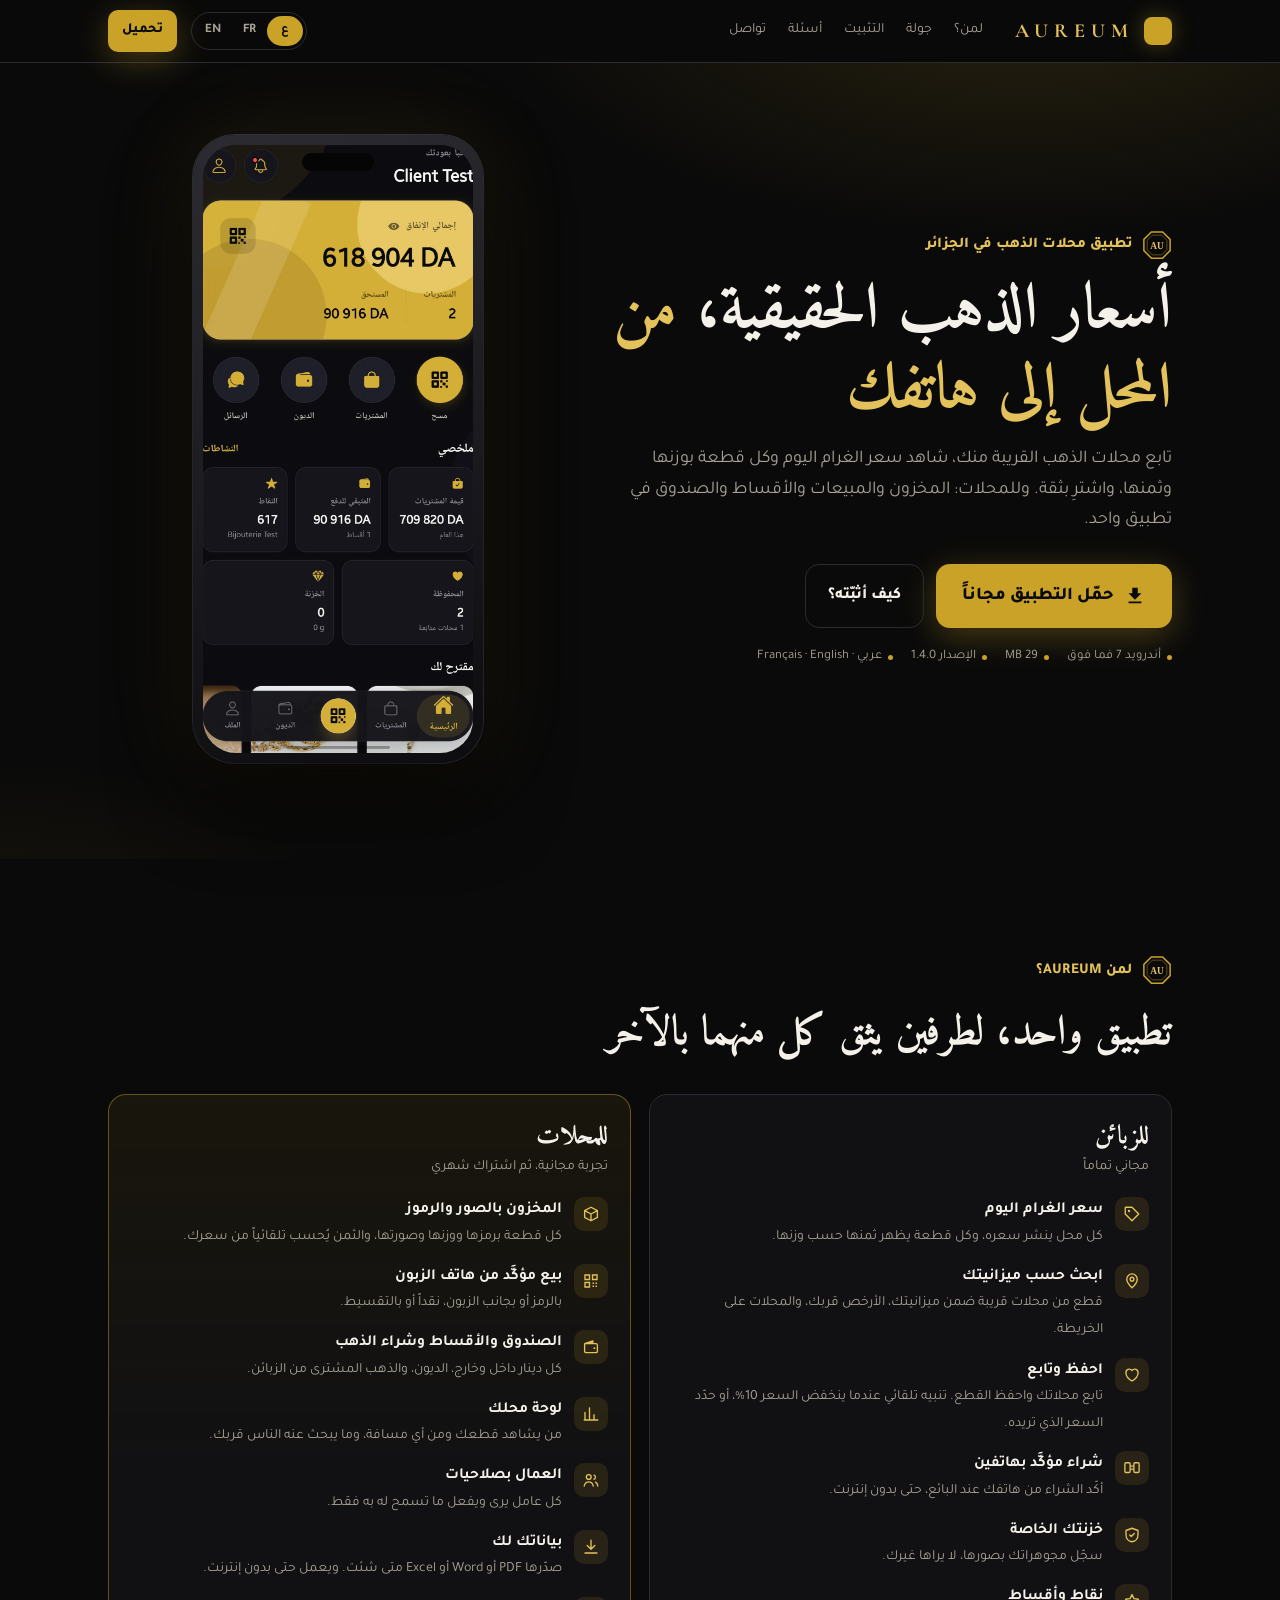
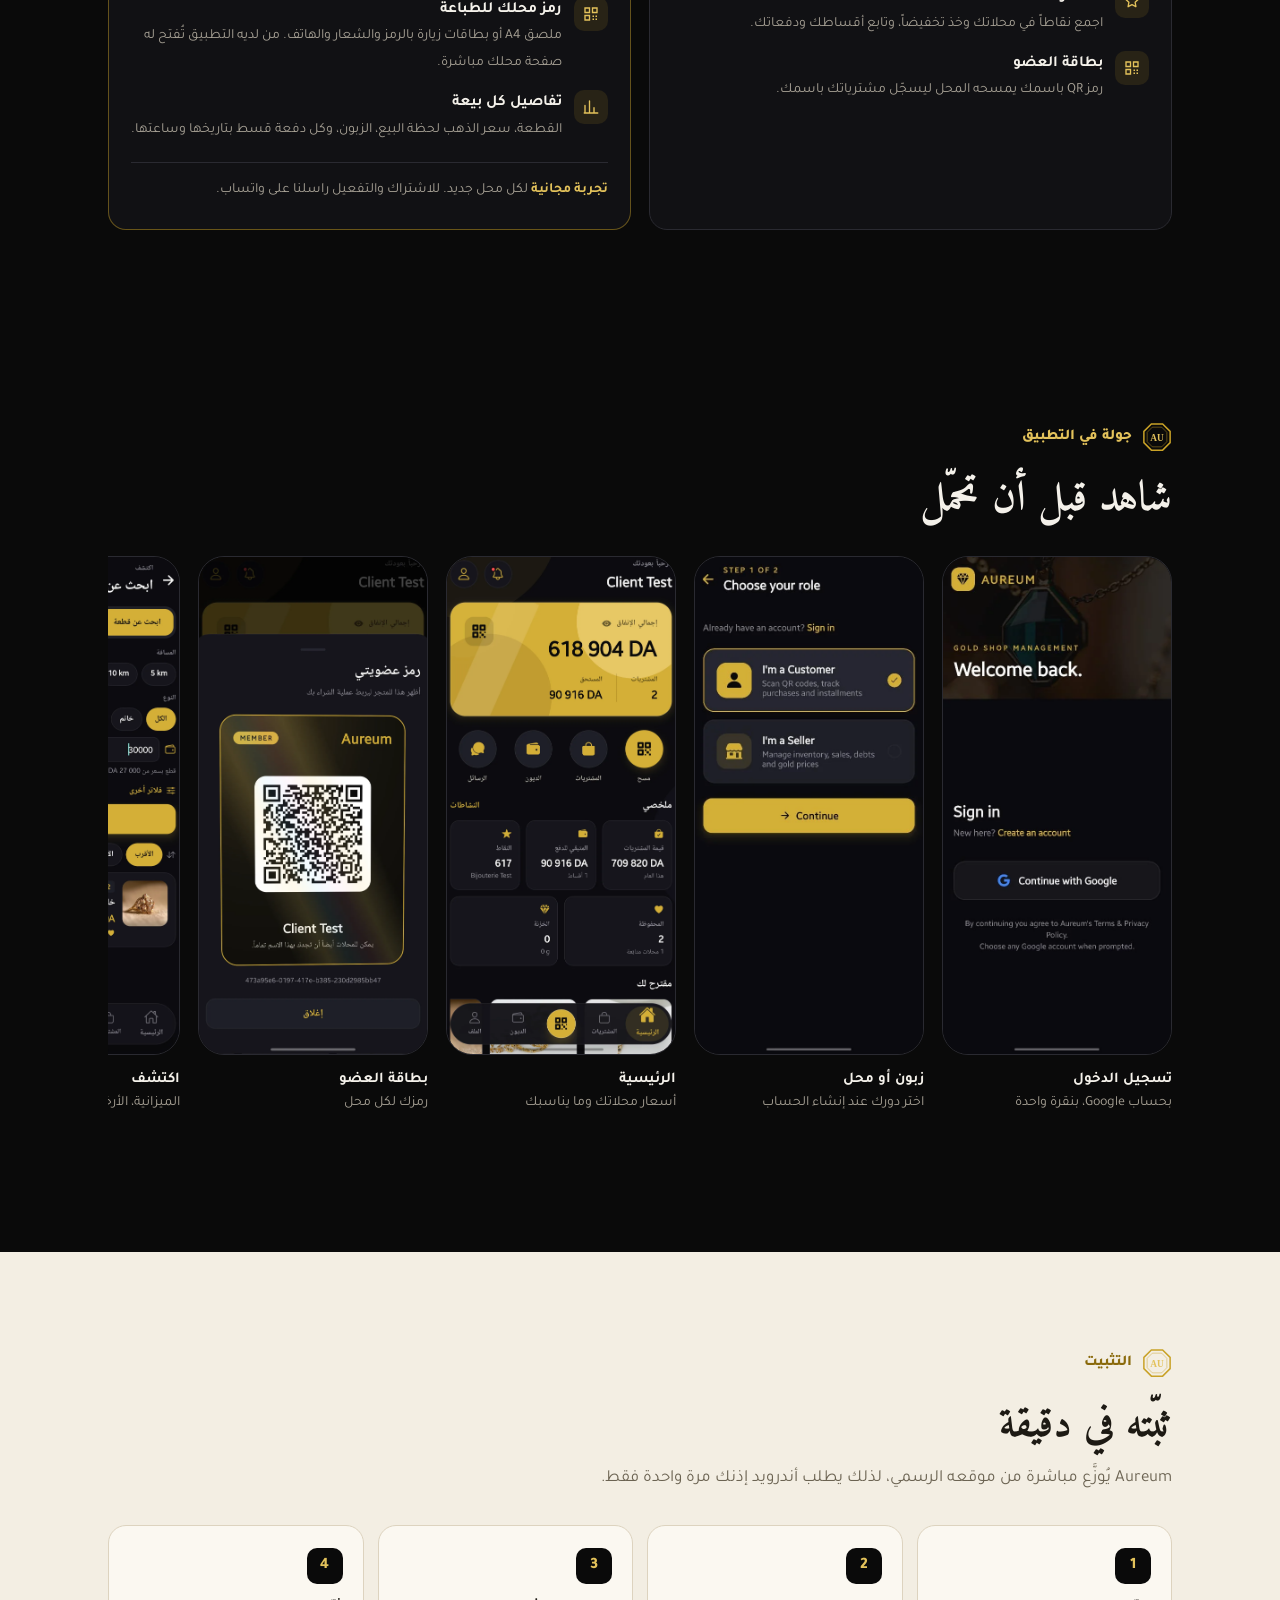
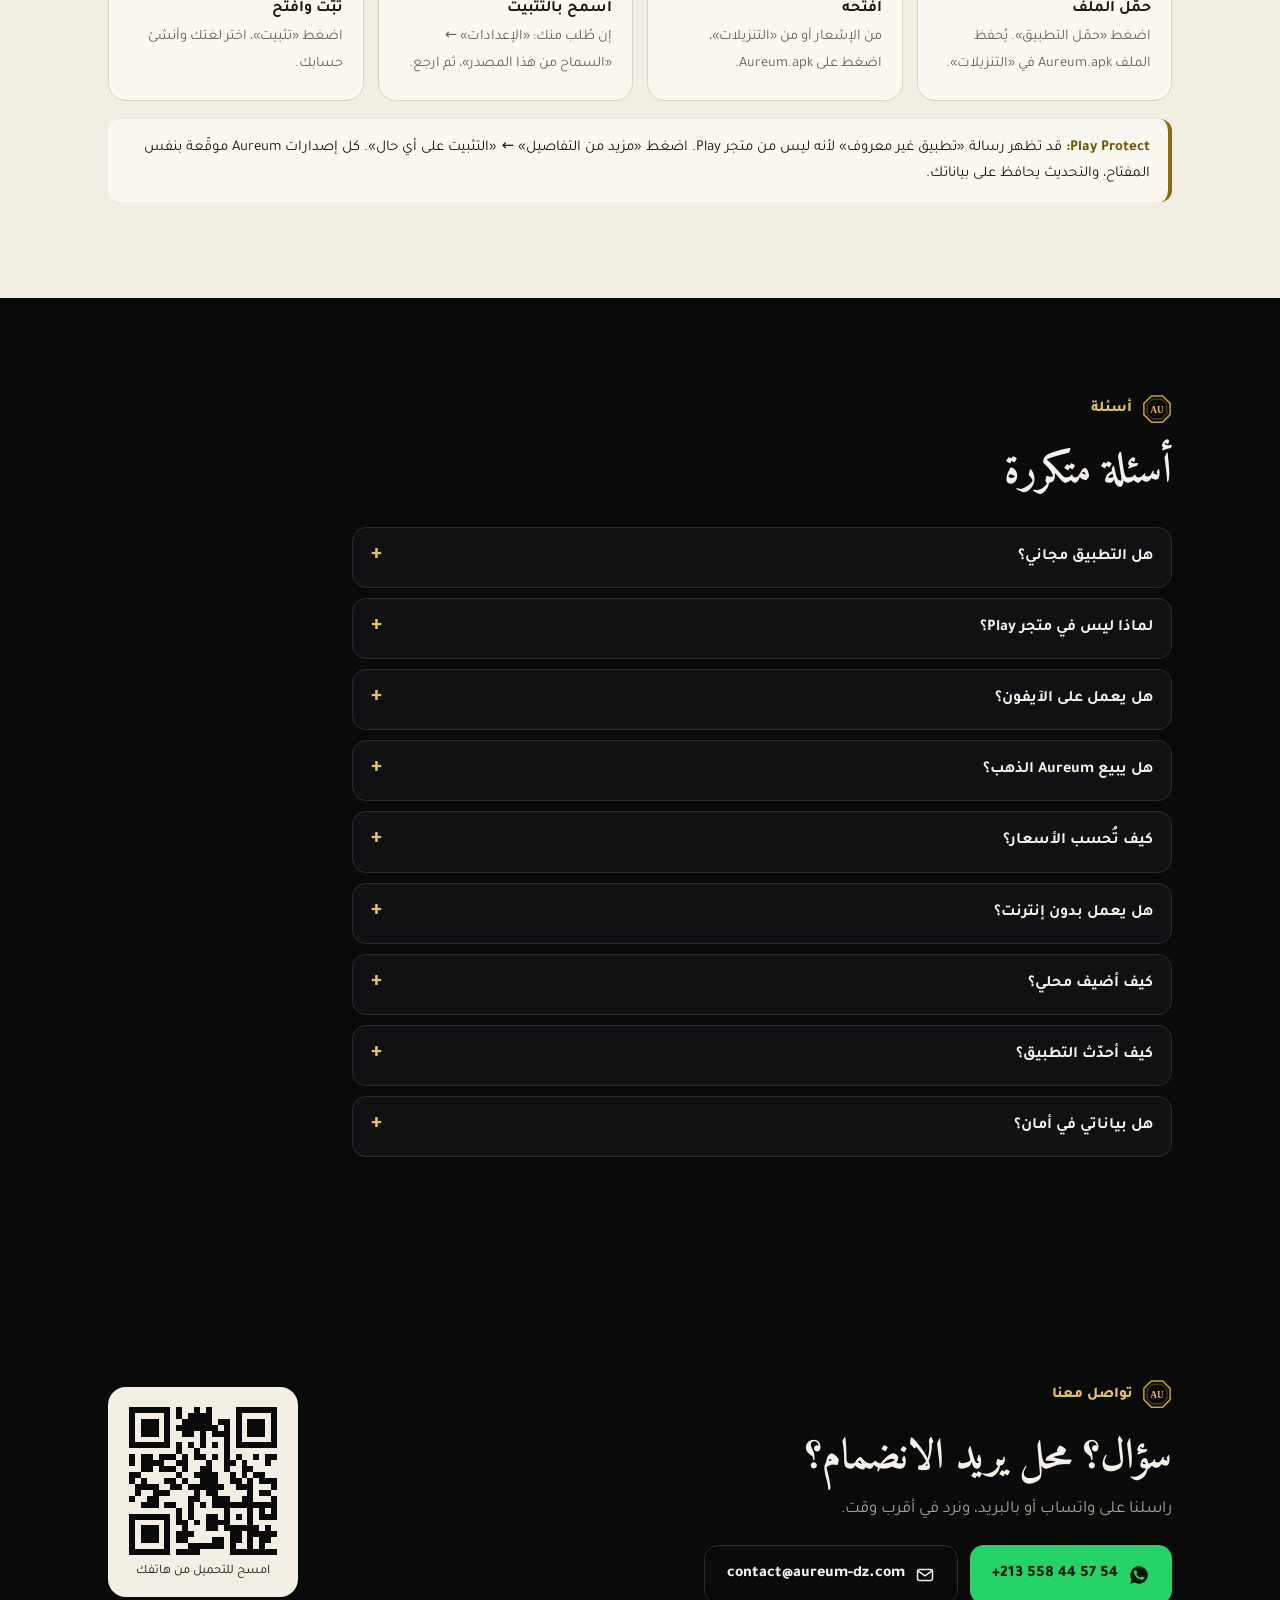
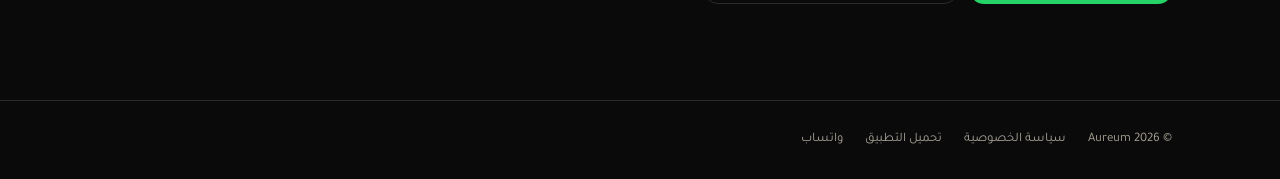
==== index.html @ ee7f1ab4 "feat: shop QR links and the 1.4.3 features - /shop/?s=<store> page: a printed shop QR opens here on " ====
<!doctype html>
<html lang="ar" dir="rtl">
<head>
<meta charset="utf-8">
<meta name="viewport" content="width=device-width, initial-scale=1">
<title>Aureum — تطبيق محلات الذهب في الجزائر</title>
<meta name="description" content="تابع محلات الذهب القريبة منك، شاهد سعر الغرام اليوم وكل قطعة بوزنها وثمنها. وللمحلات: المخزون والمبيعات والأقساط والصندوق في تطبيق واحد. أندرويد، مجاني للزبائن.">
<meta name="theme-color" content="#0A0A0A">
<link rel="icon" href="assets/icon.svg" type="image/svg+xml">
<link rel="canonical" href="https://aureum-dz.com/">
<meta property="og:type" content="website">
<meta property="og:url" content="https://aureum-dz.com/">
<meta property="og:title" content="Aureum — تطبيق محلات الذهب في الجزائر">
<meta property="og:description" content="أسعار الذهب الحقيقية من المحل إلى هاتفك. حمّل التطبيق للأندرويد.">
<meta property="og:image" content="https://aureum-dz.com/assets/og.png">
<meta name="twitter:card" content="summary_large_image">
<link rel="preconnect" href="https://fonts.googleapis.com">
<link rel="preconnect" href="https://fonts.gstatic.com" crossorigin>
<link href="https://fonts.googleapis.com/css2?family=Amiri:wght@700&family=Cormorant+Garamond:wght@600;700&family=Tajawal:wght@400;500;700;800&display=swap" rel="stylesheet">
<link rel="stylesheet" href="assets/site.css">
<script>
  // Fill in when the guide videos are online (YouTube, Drive…); the block stays hidden until then.
  window.SITE_VIDEOS = { customer: '', shop: '' };
</script>
</head>
<body>

<svg width="0" height="0" style="position:absolute" aria-hidden="true">
  <symbol id="stamp" viewBox="0 0 32 32"><path d="M10 2h12l8 8v12l-8 8H10l-8-8V10z" fill="none" stroke="#C9A227" stroke-width="1.6"/><path d="M11 5.5h10l5.5 5.5v10L21 26.5H11L5.5 21V11z" fill="none" stroke="#C9A227" stroke-width=".8" opacity=".6"/><text x="16" y="20" text-anchor="middle" font-family="Georgia,serif" font-size="10" font-weight="700" fill="#E3C25B">AU</text></symbol>
  <symbol id="i-tag" viewBox="0 0 24 24"><path d="M3 12V4a1 1 0 0 1 1-1h8l9 9-9 9z" fill="none" stroke="currentColor" stroke-width="1.8" stroke-linejoin="round"/><circle cx="8" cy="8" r="1.6" fill="currentColor"/></symbol>
  <symbol id="i-map" viewBox="0 0 24 24"><path d="M12 21s-7-6.2-7-11.5A7 7 0 0 1 19 9.5C19 14.8 12 21 12 21z" fill="none" stroke="currentColor" stroke-width="1.8"/><circle cx="12" cy="9.5" r="2.5" fill="none" stroke="currentColor" stroke-width="1.8"/></symbol>
  <symbol id="i-heart" viewBox="0 0 24 24"><path d="M12 20s-8-4.9-8-10.5A4.5 4.5 0 0 1 12 6a4.5 4.5 0 0 1 8 3.5C20 15.1 12 20 12 20z" fill="none" stroke="currentColor" stroke-width="1.8" stroke-linejoin="round"/></symbol>
  <symbol id="i-near" viewBox="0 0 24 24"><rect x="2.5" y="5" width="7" height="13" rx="1.6" fill="none" stroke="currentColor" stroke-width="1.8"/><rect x="14.5" y="5" width="7" height="13" rx="1.6" fill="none" stroke="currentColor" stroke-width="1.8"/><path d="M10.5 9.5h3M10.5 13.5h3" stroke="currentColor" stroke-width="1.8" stroke-linecap="round"/></symbol>
  <symbol id="i-vault" viewBox="0 0 24 24"><path d="M12 3l8 3v6c0 4.5-3.4 8.3-8 9-4.6-.7-8-4.5-8-9V6z" fill="none" stroke="currentColor" stroke-width="1.8" stroke-linejoin="round"/><path d="M9 12l2 2 4-4" fill="none" stroke="currentColor" stroke-width="1.8" stroke-linecap="round" stroke-linejoin="round"/></symbol>
  <symbol id="i-star" viewBox="0 0 24 24"><path d="M12 3.5l2.6 5.3 5.9.9-4.3 4.1 1 5.8L12 16.9l-5.2 2.7 1-5.8-4.3-4.1 5.9-.9z" fill="none" stroke="currentColor" stroke-width="1.8" stroke-linejoin="round"/></symbol>
  <symbol id="i-box" viewBox="0 0 24 24"><path d="M3.5 7.5L12 3l8.5 4.5v9L12 21l-8.5-4.5z M3.5 7.5L12 12l8.5-4.5 M12 12v9" fill="none" stroke="currentColor" stroke-width="1.8" stroke-linejoin="round"/></symbol>
  <symbol id="i-qr" viewBox="0 0 24 24"><path d="M4 4h6v6H4zM14 4h6v6h-6zM4 14h6v6H4z" fill="none" stroke="currentColor" stroke-width="1.8"/><path d="M14 14h2v2h-2zM18 18h2v2h-2zM14 18h2v2h-2zM18 14h2v2h-2z" fill="currentColor"/></symbol>
  <symbol id="i-wallet" viewBox="0 0 24 24"><path d="M3.5 7.5h15a2 2 0 0 1 2 2v8a2 2 0 0 1-2 2h-13a2 2 0 0 1-2-2zM3.5 7.5l11-3.5v3.5" fill="none" stroke="currentColor" stroke-width="1.8" stroke-linejoin="round"/><circle cx="16.5" cy="13.5" r="1.3" fill="currentColor"/></symbol>
  <symbol id="i-chart" viewBox="0 0 24 24"><path d="M4 20V10M10 20V4M16 20v-7M21 20H3" fill="none" stroke="currentColor" stroke-width="1.8" stroke-linecap="round"/></symbol>
  <symbol id="i-users" viewBox="0 0 24 24"><circle cx="9" cy="8" r="3.2" fill="none" stroke="currentColor" stroke-width="1.8"/><path d="M3 20c.6-3.5 3-5.5 6-5.5s5.4 2 6 5.5M16 5.5a3 3 0 0 1 0 5.6M18 14.8c1.7.7 2.8 2.4 3 5.2" fill="none" stroke="currentColor" stroke-width="1.8" stroke-linecap="round"/></symbol>
  <symbol id="i-export" viewBox="0 0 24 24"><path d="M12 3v12M7 10l5 5 5-5M4 20h16" fill="none" stroke="currentColor" stroke-width="1.8" stroke-linecap="round" stroke-linejoin="round"/></symbol>
  <symbol id="i-play" viewBox="0 0 24 24"><path d="M8 5l11 7-11 7z" fill="#0A0A0A"/></symbol>
  <symbol id="i-wa" viewBox="0 0 24 24"><path d="M12 2.5a9.5 9.5 0 0 0-8.2 14.3L2.5 21.5l4.8-1.3A9.5 9.5 0 1 0 12 2.5zm5.3 13.4c-.2.6-1.3 1.2-1.8 1.2-.5.1-1 .2-3.3-.7-2.8-1.1-4.5-3.9-4.7-4.1-.1-.2-1.1-1.5-1.1-2.9s.7-2 1-2.3c.2-.3.5-.3.7-.3h.5c.2 0 .4 0 .6.5l.8 2c.1.2.1.4 0 .5l-.3.5-.4.4c-.1.2-.3.3-.1.6.2.3.8 1.3 1.7 2.1 1.1 1 2.1 1.3 2.4 1.4.3.1.5.1.6-.1l.9-1c.2-.3.4-.2.7-.1l1.9.9c.3.1.5.2.5.3.1.2.1.6-.1 1.1z" fill="currentColor"/></symbol>
  <symbol id="i-mail" viewBox="0 0 24 24"><rect x="3" y="5.5" width="18" height="13" rx="2" fill="none" stroke="currentColor" stroke-width="1.8"/><path d="M3.5 7l8.5 6 8.5-6" fill="none" stroke="currentColor" stroke-width="1.8"/></symbol>
  <symbol id="i-down" viewBox="0 0 24 24"><path d="M5 20h14v-2H5zM19 9h-4V3H9v6H5l7 7z" fill="currentColor"/></symbol>
</svg>

<header class="top">
  <div class="wrap">
    <a class="brand" href="#top" aria-label="Aureum"><span class="tile"></span><b>AUREUM</b></a>
    <nav class="nav">
      <a href="#who" data-i18n="nav.who">لمن؟</a>
      <a href="#tour" data-i18n="nav.tour">جولة</a>
      <a href="#install" data-i18n="nav.install">التثبيت</a>
      <a href="#faq" data-i18n="nav.faq">أسئلة</a>
      <a href="#contact" data-i18n="nav.contact">تواصل</a>
    </nav>
    <span class="spacer"></span>
    <div class="langs" role="group" aria-label="Language">
      <button type="button" data-lang="ar" aria-pressed="true">ع</button>
      <button type="button" data-lang="fr" aria-pressed="false">FR</button>
      <button type="button" data-lang="en" aria-pressed="false">EN</button>
    </div>
    <a class="btn btn-gold btn-sm" href="https://github.com/Aureum-dz/aureum-dz.github.io/releases/latest/download/Aureum.apk" data-i18n="nav.download">تحميل</a>
  </div>
</header>

<main id="top">
  <section class="hero">
    <div class="wrap">
      <div>
        <span class="kicker"><svg class="stamp"><use href="#stamp"/></svg><span data-i18n="hero.kicker">تطبيق محلات الذهب في الجزائر</span></span>
        <h1 data-i18n="hero.title">أسعار الذهب الحقيقية، <em>من المحل إلى هاتفك</em></h1>
        <p class="lead" data-i18n="hero.lead">تابع محلات الذهب القريبة منك، شاهد سعر الغرام اليوم وكل قطعة بوزنها وثمنها، واشترِ بثقة. وللمحلات: المخزون والمبيعات والأقساط والصندوق في تطبيق واحد.</p>
        <div class="cta">
          <a class="btn btn-gold" href="https://github.com/Aureum-dz/aureum-dz.github.io/releases/latest/download/Aureum.apk">
            <svg width="22" height="22"><use href="#i-down"/></svg><span data-i18n="hero.download">حمّل التطبيق مجاناً</span>
          </a>
          <a class="btn btn-line" href="#install" data-i18n="hero.how">كيف أثبّته؟</a>
        </div>
        <div class="facts">
          <span data-i18n="fact.android">أندرويد 7 فما فوق</span>
          <span>29 MB</span>
          <span data-i18n="fact.version">الإصدار 1.4.0</span>
          <span>عربي · Français · English</span>
        </div>
      </div>
      <div class="phone">
        <div class="screen">
          <div class="shot"><img src="assets/screens/customer-home.webp" alt="" loading="eager"><div class="ph"><span class="tile"></span><span data-i18n="shot.soon">صورة التطبيق قريباً</span></div></div>
        </div>
      </div>
    </div>
  </section>

  <section id="who">
    <div class="wrap">
      <span class="kicker"><svg class="stamp"><use href="#stamp"/></svg><span data-i18n="who.kicker">لمن Aureum؟</span></span>
      <h2 data-i18n="who.title">تطبيق واحد، لطرفين يثق كل منهما بالآخر</h2>
      <div class="duo">
        <article class="side">
          <h3 data-i18n="cust.title">للزبائن</h3>
          <p class="tagline" data-i18n="cust.tag">مجاني تماماً</p>
          <ul class="list">
            <li><span class="ic"><svg><use href="#i-tag"/></svg></span><div><b data-i18n="c1.b">سعر الغرام اليوم</b><span data-i18n="c1.s">كل محل ينشر سعره، وكل قطعة يظهر ثمنها حسب وزنها.</span></div></li>
            <li><span class="ic"><svg><use href="#i-map"/></svg></span><div><b data-i18n="c2.b">ابحث حسب ميزانيتك</b><span data-i18n="c2.s">قطع من محلات قريبة ضمن ميزانيتك، الأرخص قربك، والمحلات على الخريطة.</span></div></li>
            <li><span class="ic"><svg><use href="#i-heart"/></svg></span><div><b data-i18n="c3.b">احفظ وتابع</b><span data-i18n="c3.s">تابع محلاتك واحفظ القطع. تنبيه تلقائي عندما ينخفض السعر 10%، أو حدّد السعر الذي تريده.</span></div></li>
            <li><span class="ic"><svg><use href="#i-near"/></svg></span><div><b data-i18n="c4.b">شراء مؤكَّد بهاتفين</b><span data-i18n="c4.s">أكّد الشراء من هاتفك عند البائع، حتى بدون إنترنت.</span></div></li>
            <li><span class="ic"><svg><use href="#i-vault"/></svg></span><div><b data-i18n="c5.b">خزنتك الخاصة</b><span data-i18n="c5.s">سجّل مجوهراتك بصورها، لا يراها غيرك.</span></div></li>
            <li><span class="ic"><svg><use href="#i-star"/></svg></span><div><b data-i18n="c6.b">نقاط وأقساط</b><span data-i18n="c6.s">اجمع نقاطاً في محلاتك وخذ تخفيضاً، وتابع أقساطك ودفعاتك.</span></div></li>
            <li><span class="ic"><svg><use href="#i-qr"/></svg></span><div><b data-i18n="c7.b">بطاقة العضو</b><span data-i18n="c7.s">رمز QR باسمك يمسحه المحل ليسجّل مشترياتك باسمك.</span></div></li>
          </ul>
        </article>
        <article class="side gold">
          <h3 data-i18n="shop.title">للمحلات</h3>
          <p class="tagline" data-i18n="shop.tag">تجربة مجانية، ثم اشتراك شهري</p>
          <ul class="list">
            <li><span class="ic"><svg><use href="#i-box"/></svg></span><div><b data-i18n="s1.b">المخزون بالصور والرموز</b><span data-i18n="s1.s">كل قطعة برمزها ووزنها وصورتها، والثمن يُحسب تلقائياً من سعرك.</span></div></li>
            <li><span class="ic"><svg><use href="#i-qr"/></svg></span><div><b data-i18n="s2.b">بيع مؤكَّد من هاتف الزبون</b><span data-i18n="s2.s">بالرمز أو بجانب الزبون، نقداً أو بالتقسيط.</span></div></li>
            <li><span class="ic"><svg><use href="#i-wallet"/></svg></span><div><b data-i18n="s3.b">الصندوق والأقساط وشراء الذهب</b><span data-i18n="s3.s">كل دينار داخل وخارج، الديون، والذهب المشترى من الزبائن.</span></div></li>
            <li><span class="ic"><svg><use href="#i-chart"/></svg></span><div><b data-i18n="s4.b">لوحة محلك</b><span data-i18n="s4.s">من يشاهد قطعك ومن أي مسافة، وما يبحث عنه الناس قربك.</span></div></li>
            <li><span class="ic"><svg><use href="#i-users"/></svg></span><div><b data-i18n="s5.b">العمال بصلاحيات</b><span data-i18n="s5.s">كل عامل يرى ويفعل ما تسمح له به فقط.</span></div></li>
            <li><span class="ic"><svg><use href="#i-export"/></svg></span><div><b data-i18n="s6.b">بياناتك لك</b><span data-i18n="s6.s">صدّرها PDF أو Word أو Excel متى شئت. ويعمل حتى بدون إنترنت.</span></div></li>
            <li><span class="ic"><svg><use href="#i-qr"/></svg></span><div><b data-i18n="s7.b">رمز محلك للطباعة</b><span data-i18n="s7.s">ملصق A4 أو بطاقات زيارة بالرمز والشعار والهاتف. من لديه التطبيق تُفتح له صفحة محلك مباشرة.</span></div></li>
            <li><span class="ic"><svg><use href="#i-chart"/></svg></span><div><b data-i18n="s8.b">تفاصيل كل بيعة</b><span data-i18n="s8.s">القطعة، سعر الذهب لحظة البيع، الزبون، وكل دفعة قسط بتاريخها وساعتها.</span></div></li>
          </ul>
          <p class="note" data-i18n="shop.note"><b>تجربة مجانية</b> لكل محل جديد. للاشتراك والتفعيل راسلنا على واتساب.</p>
        </article>
      </div>
    </div>
  </section>

  <section id="tour">
    <div class="wrap">
      <span class="kicker"><svg class="stamp"><use href="#stamp"/></svg><span data-i18n="tour.kicker">جولة في التطبيق</span></span>
      <h2 data-i18n="tour.title">شاهد قبل أن تحمّل</h2>
      <div class="tour" tabindex="0" aria-label="Screenshots">
        <figure><div class="frame"><div class="shot"><img src="assets/screens/sign-in.webp" alt="" loading="lazy"><div class="ph"><span class="tile"></span><span data-i18n="shot.soon0a">صورة قريباً</span></div></div></div><figcaption><b data-i18n="t0a.b">تسجيل الدخول</b><span data-i18n="t0a.s">بحساب Google، بنقرة واحدة</span></figcaption></figure>
        <figure><div class="frame"><div class="shot"><img src="assets/screens/choose-role.webp" alt="" loading="lazy"><div class="ph"><span class="tile"></span><span data-i18n="shot.soon0b">صورة قريباً</span></div></div></div><figcaption><b data-i18n="t0b.b">زبون أو محل</b><span data-i18n="t0b.s">اختر دورك عند إنشاء الحساب</span></figcaption></figure>
        <figure><div class="frame"><div class="shot"><img src="assets/screens/customer-home.webp" alt="" loading="lazy"><div class="ph"><span class="tile"></span><span data-i18n="shot.soon2">صورة قريباً</span></div></div></div><figcaption><b data-i18n="t1.b">الرئيسية</b><span data-i18n="t1.s">أسعار محلاتك وما يناسبك</span></figcaption></figure>
        <figure><div class="frame"><div class="shot"><img src="assets/screens/member-card.webp" alt="" loading="lazy"><div class="ph"><span class="tile"></span><span data-i18n="shot.soon9">صورة قريباً</span></div></div></div><figcaption><b data-i18n="t1b.b">بطاقة العضو</b><span data-i18n="t1b.s">رمزك لكل محل</span></figcaption></figure>
        <figure><div class="frame"><div class="shot"><img src="assets/screens/discover.webp" alt="" loading="lazy"><div class="ph"><span class="tile"></span><span data-i18n="shot.soon3">صورة قريباً</span></div></div></div><figcaption><b data-i18n="t2.b">اكتشف</b><span data-i18n="t2.s">الميزانية، الأرخص قربك، الخريطة</span></figcaption></figure>
        <figure><div class="frame"><div class="shot"><img src="assets/screens/shop-page.webp" alt="" loading="lazy"><div class="ph"><span class="tile"></span><span data-i18n="shot.soon4">صورة قريباً</span></div></div></div><figcaption><b data-i18n="t3.b">صفحة المحل</b><span data-i18n="t3.s">الأسعار، القطع، المتابعون وتنبيه السعر</span></figcaption></figure>
        <figure><div class="frame"><div class="shot"><img src="assets/screens/flip-cards.webp" alt="" loading="lazy"><div class="ph"><span class="tile"></span><span data-i18n="shot.soon9">صورة قريباً</span></div></div></div><figcaption><b data-i18n="t3b.b">القطع</b><span data-i18n="t3b.s">اقلب القطعة لترى وزنها وتفاصيلها</span></figcaption></figure>
        <figure><div class="frame"><div class="shot"><img src="assets/screens/saved-vault.webp" alt="" loading="lazy"><div class="ph"><span class="tile"></span><span data-i18n="shot.soon5">صورة قريباً</span></div></div></div><figcaption><b data-i18n="t4.b">المحفوظات والخزنة</b><span data-i18n="t4.s">تنبيهات الأسعار ومجوهراتك</span></figcaption></figure>
        <figure><div class="frame"><div class="shot"><img src="assets/screens/nearby-pay.webp" alt="" loading="lazy"><div class="ph"><span class="tile"></span><span data-i18n="shot.soon6">صورة قريباً</span></div></div></div><figcaption><b data-i18n="t5.b">الشراء بجانب البائع</b><span data-i18n="t5.s">تأكيد من هاتفك، بدون إنترنت</span></figcaption></figure>
        <figure><div class="frame"><div class="shot"><img src="assets/screens/seller-dashboard.webp" alt="" loading="lazy"><div class="ph"><span class="tile"></span><span data-i18n="shot.soon7">صورة قريباً</span></div></div></div><figcaption><b data-i18n="t6.b">لوحة المحل</b><span data-i18n="t6.s">المبيعات، المشاهدات، الطلب قربك</span></figcaption></figure>
        <figure><div class="frame"><div class="shot"><img src="assets/screens/sale-details.webp" alt="" loading="lazy"><div class="ph"><span class="tile"></span><span data-i18n="shot.soon9">صورة قريباً</span></div></div></div><figcaption><b data-i18n="t6b.b">تفاصيل البيع</b><span data-i18n="t6b.s">كل دفعة بتاريخها وساعتها</span></figcaption></figure>
        <figure><div class="frame"><div class="shot"><img src="assets/screens/seller-sell.webp" alt="" loading="lazy"><div class="ph"><span class="tile"></span><span data-i18n="shot.soon8">صورة قريباً</span></div></div></div><figcaption><b data-i18n="t7.b">البيع</b><span data-i18n="t7.s">خطوات واضحة، اسحب لتأكيد البيع</span></figcaption></figure>
        <figure><div class="frame"><div class="shot"><img src="assets/screens/shop-qr-print.webp" alt="" loading="lazy"><div class="ph"><span class="tile"></span><span data-i18n="shot.soon9">صورة قريباً</span></div></div></div><figcaption><b data-i18n="t7b.b">رمز المحل</b><span data-i18n="t7b.s">ملصق أو بطاقات زيارة للطباعة</span></figcaption></figure>
        <figure><div class="frame"><div class="shot"><img src="assets/screens/widgets.webp" alt="" loading="lazy"><div class="ph"><span class="tile"></span><span data-i18n="shot.soon9">صورة قريباً</span></div></div></div><figcaption><b data-i18n="t8.b">أدوات الشاشة الرئيسية</b><span data-i18n="t8.s">السعر، مبيعات اليوم، بطاقتك</span></figcaption></figure>
      </div>
      <div class="videos" data-videos-block hidden>
        <a class="video" data-video="customer" href="#" target="_blank" rel="noopener" hidden><span class="play"><svg width="20" height="20"><use href="#i-play"/></svg></span><span><b data-i18n="v1.b">دليل الزبون بالفيديو</b><small data-i18n="v1.s">دقائق لتعرف كل شيء</small></span></a>
        <a class="video" data-video="shop" href="#" target="_blank" rel="noopener" hidden><span class="play"><svg width="20" height="20"><use href="#i-play"/></svg></span><span><b data-i18n="v2.b">دليل المحل بالفيديو</b><small data-i18n="v2.s">من أول قطعة إلى أول بيع</small></span></a>
      </div>
    </div>
  </section>

  <section id="install" class="ivory">
    <div class="wrap">
      <span class="kicker"><svg class="stamp"><use href="#stamp"/></svg><span data-i18n="ins.kicker">التثبيت</span></span>
      <h2 data-i18n="ins.title">ثبّته في دقيقة</h2>
      <p class="lead" data-i18n="ins.lead">Aureum يُوزَّع مباشرة من موقعه الرسمي، لذلك يطلب أندرويد إذنك مرة واحدة فقط.</p>
      <ol class="steps">
        <li><b data-i18n="i1.b">حمّل الملف</b><span data-i18n="i1.s">اضغط «حمّل التطبيق». يُحفظ الملف Aureum.apk في «التنزيلات».</span></li>
        <li><b data-i18n="i2.b">افتحه</b><span data-i18n="i2.s">من الإشعار أو من «التنزيلات»، اضغط على Aureum.apk.</span></li>
        <li><b data-i18n="i3.b">اسمح بالتثبيت</b><span data-i18n="i3.s">إن طُلب منك: «الإعدادات» ← «السماح من هذا المصدر»، ثم ارجع.</span></li>
        <li><b data-i18n="i4.b">ثبّت وافتح</b><span data-i18n="i4.s">اضغط «تثبيت»، اختر لغتك وأنشئ حسابك.</span></li>
      </ol>
      <p class="callout" data-i18n="ins.protect"><b>Play Protect:</b> قد تظهر رسالة «تطبيق غير معروف» لأنه ليس من متجر Play. اضغط «مزيد من التفاصيل» ← «التثبيت على أي حال». كل إصدارات Aureum موقّعة بنفس المفتاح، والتحديث يحافظ على بياناتك.</p>
    </div>
  </section>

  <section id="faq">
    <div class="wrap">
      <span class="kicker"><svg class="stamp"><use href="#stamp"/></svg><span data-i18n="faq.kicker">أسئلة</span></span>
      <h2 data-i18n="faq.title">أسئلة متكررة</h2>
      <div class="faq">
        <details><summary data-i18n="q1">هل التطبيق مجاني؟</summary><p data-i18n="a1">للزبائن نعم، تماماً. المحلات تبدأ بتجربة مجانية ثم اشتراك شهري.</p></details>
        <details><summary data-i18n="q2">لماذا ليس في متجر Play؟</summary><p data-i18n="a2">نوزّعه مباشرة من موقعنا الرسمي aureum-dz.com. الملف موقّع بمفتاح Aureum، ولن يقبل هاتفك تحديثاً موقّعاً بمفتاح آخر.</p></details>
        <details><summary data-i18n="q3">هل يعمل على الآيفون؟</summary><p data-i18n="a3">حالياً على أندرويد فقط (الإصدار 7 فما فوق).</p></details>
        <details><summary data-i18n="q4">هل يبيع Aureum الذهب؟</summary><p data-i18n="a4">لا. المحلات هي التي تبيع وتحدد أسعارها؛ Aureum يربطك بها ويحفظ سجل مشترياتك.</p></details>
        <details><summary data-i18n="q5">كيف تُحسب الأسعار؟</summary><p data-i18n="a5">كل محل ينشر سعر الغرام لكل نوع وعيار، والتطبيق يضربه في وزن القطعة.</p></details>
        <details><summary data-i18n="q6">هل يعمل بدون إنترنت؟</summary><p data-i18n="a6">جزئياً: آخر الأسعار والمحلات التي تتابعها تبقى ظاهرة، وما يسجّله المحل دون اتصال يُرسَل تلقائياً عند عودة الإنترنت.</p></details>
        <details><summary data-i18n="q7">كيف أضيف محلي؟</summary><p data-i18n="a7">حمّل التطبيق، أنشئ حساب «محل» واملأ معلوماته، ثم ابدأ تجربتك المجانية. وإن احتجت مساعدة راسلنا على واتساب.</p></details>
        <details><summary data-i18n="q8">كيف أحدّث التطبيق؟</summary><p data-i18n="a8">يخبرك التطبيق عند صدور إصدار جديد. حمّله من هنا وثبّته فوق القديم؛ بياناتك تبقى كما هي.</p></details>
        <details><summary data-i18n="q9">هل بياناتي في أمان؟</summary><p data-i18n="a9">لا نبيع بياناتك ولا نعرض إعلانات. اقرأ <a href="privacy.html">سياسة الخصوصية</a>.</p></details>
      </div>
    </div>
  </section>

  <section id="contact">
    <div class="wrap">
      <div class="contact">
        <div>
          <span class="kicker"><svg class="stamp"><use href="#stamp"/></svg><span data-i18n="ct.kicker">تواصل معنا</span></span>
          <h2 data-i18n="ct.title">سؤال؟ محل يريد الانضمام؟</h2>
          <p class="lead" data-i18n="ct.lead">راسلنا على واتساب أو بالبريد، ونرد في أقرب وقت.</p>
          <div class="row">
            <a class="btn btn-wa" href="https://wa.me/213558445754" target="_blank" rel="noopener"><svg width="22" height="22"><use href="#i-wa"/></svg><span dir="ltr">+213 558 44 57 54</span></a>
            <a class="btn btn-line" href="mailto:contact@aureum-dz.com"><svg width="20" height="20"><use href="#i-mail"/></svg><span dir="ltr">contact@aureum-dz.com</span></a>
          </div>
        </div>
        <div class="qr"><img src="assets/qr.svg" alt="QR aureum-dz.com"><span data-i18n="ct.qr">امسح للتحميل من هاتفك</span></div>
      </div>
    </div>
  </section>
</main>

<div class="lightbox" id="lightbox" role="dialog" aria-modal="true" aria-label="Aureum" hidden>
  <button type="button" class="lb-btn lb-close" aria-label="Close">&times;</button>
  <button type="button" class="lb-btn lb-prev" aria-label="Previous">&#8249;</button>
  <img alt="">
  <p class="lb-cap"></p>
  <button type="button" class="lb-btn lb-next" aria-label="Next">&#8250;</button>
</div>

<footer>
  <div class="wrap">
    <span>© 2026 Aureum</span>
    <a href="privacy.html" data-i18n="ft.privacy">سياسة الخصوصية</a>
    <a href="https://github.com/Aureum-dz/aureum-dz.github.io/releases/latest/download/Aureum.apk" data-i18n="ft.download">تحميل التطبيق</a>
    <a href="https://wa.me/213558445754" target="_blank" rel="noopener" data-i18n="ft.wa">واتساب</a>
  </div>
</footer>

<script>
window.I18N = {
  meta: {
    ar: { title: 'Aureum — تطبيق محلات الذهب في الجزائر', description: 'تابع محلات الذهب القريبة منك، شاهد سعر الغرام اليوم وكل قطعة بوزنها وثمنها. وللمحلات: المخزون والمبيعات والأقساط والصندوق في تطبيق واحد. أندرويد، مجاني للزبائن.' },
    fr: { title: 'Aureum — l’application des bijouteries en Algérie', description: 'Suivez les bijouteries près de chez vous, voyez le prix du gramme du jour et chaque pièce avec son poids et son prix. Pour les bijoutiers : stock, ventes, crédits et caisse dans une seule app. Android, gratuit pour les clients.' },
    en: { title: 'Aureum — the gold-shop app for Algeria', description: 'Follow the gold shops near you, see today’s price per gram and every piece with its weight and price. For shops: stock, sales, instalments and cash in one app. Android, free for customers.' }
  },
  fr: {
    'nav.who': 'Pour qui ?', 'nav.tour': 'Visite', 'nav.install': 'Installer', 'nav.faq': 'Questions', 'nav.contact': 'Contact', 'nav.download': 'Télécharger',
    'hero.kicker': 'L’application des bijouteries en Algérie',
    'hero.title': 'Le vrai prix de l’or, <em>de la bijouterie à votre téléphone</em>',
    'hero.lead': 'Suivez les bijouteries près de chez vous, voyez le prix du gramme du jour et chaque pièce avec son poids et son prix, et achetez en confiance. Pour les bijoutiers : stock, ventes, crédits et caisse dans une seule application.',
    'hero.download': 'Télécharger gratuitement', 'hero.how': 'Comment l’installer ?',
    'fact.android': 'Android 7 et plus', 'fact.version': 'Version 1.4.0', 'shot.soon': 'Capture bientôt',
    'who.kicker': 'Pour qui ?', 'who.title': 'Une application, deux côtés qui se font confiance',
    'cust.title': 'Pour les clients', 'cust.tag': 'Entièrement gratuit',
    'c1.b': 'Le prix du gramme du jour', 'c1.s': 'Chaque bijouterie publie son prix ; chaque pièce affiche le sien selon son poids.',
    'c2.b': 'Cherchez selon votre budget', 'c2.s': 'Des pièces des bijouteries proches dans votre budget, la moins chère près de vous, et la carte.',
    'c3.b': 'Enregistrez et suivez', 'c3.s': 'Suivez vos bijouteries, enregistrez des pièces : alerte automatique si le prix baisse de 10 %, ou fixez votre prix.',
    'c4.b': 'Achat confirmé à deux téléphones', 'c4.s': 'Confirmez l’achat depuis votre téléphone chez le bijoutier, même sans internet.',
    'c5.b': 'Votre coffre privé', 'c5.s': 'Enregistrez vos bijoux avec leurs photos ; personne d’autre ne les voit.',
    'c6.b': 'Points et crédits', 'c6.s': 'Cumulez des points dans vos bijouteries pour une remise, et suivez vos crédits.',
    'shop.title': 'Pour les bijoutiers', 'shop.tag': 'Essai gratuit, puis abonnement mensuel',
    's1.b': 'Le stock en photos et codes', 's1.s': 'Chaque pièce avec son code, son poids et sa photo ; le prix se calcule depuis votre tarif.',
    's2.b': 'Vente confirmée par le client', 's2.s': 'Par code ou à côté du client, comptant ou à crédit.',
    's3.b': 'Caisse, crédits et rachat d’or', 's3.s': 'Chaque dinar qui entre et sort, les dettes, et l’or racheté aux clients.',
    's4.b': 'Le tableau de votre bijouterie', 's4.s': 'Qui regarde vos pièces et de quelle distance, et ce qu’on cherche près de vous.',
    's5.b': 'Employés avec permissions', 's5.s': 'Chaque employé voit et fait seulement ce que vous autorisez.',
    's6.b': 'Vos données vous appartiennent', 's6.s': 'Exportez en PDF, Word ou Excel quand vous voulez. Fonctionne aussi sans internet.',
    'shop.note': '<b>Essai gratuit</b> pour chaque nouvelle bijouterie. Pour l’abonnement et l’activation, écrivez-nous sur WhatsApp.',
    'tour.kicker': 'Visite de l’application', 'tour.title': 'Voyez avant de télécharger',
    'shot.soon2': 'Capture bientôt', 'shot.soon3': 'Capture bientôt', 'shot.soon4': 'Capture bientôt', 'shot.soon5': 'Capture bientôt',
    'shot.soon6': 'Capture bientôt', 'shot.soon7': 'Capture bientôt', 'shot.soon8': 'Capture bientôt', 'shot.soon9': 'Capture bientôt',
    'shot.soon0a': 'Capture bientôt', 'shot.soon0b': 'Capture bientôt',
    't0a.b': 'Connexion', 't0a.s': 'Avec Google, en un geste',
    't0b.b': 'Client ou bijoutier', 't0b.s': 'Choisissez votre rôle à l’inscription',
    't1.b': 'Accueil', 't1.s': 'Les prix de vos bijouteries et nos suggestions',
    't2.b': 'Découvrir', 't2.s': 'Budget, le moins cher près de vous, la carte',
    't3.b': 'Page de la bijouterie', 't3.s': 'Prix, pièces, abonnés et alerte de prix',
    't4.b': 'Favoris et coffre', 't4.s': 'Alertes de prix et vos bijoux',
    't5.b': 'Achat à côté du vendeur', 't5.s': 'Confirmation depuis votre téléphone, sans internet',
    't6.b': 'Tableau de bord', 't6.s': 'Ventes, vues, demande près de vous',
    't7.b': 'Vente', 't7.s': 'Des étapes claires, glissez pour valider',
    't8.b': 'Widgets d’écran d’accueil', 't8.s': 'Le prix, les ventes du jour, votre carte',
    'v1.b': 'Le guide client en vidéo', 'v1.s': 'Quelques minutes pour tout savoir',
    'v2.b': 'Le guide bijoutier en vidéo', 'v2.s': 'De la première pièce à la première vente',
    'ins.kicker': 'Installation', 'ins.title': 'Installé en une minute',
    'ins.lead': 'Aureum est distribué directement depuis son site officiel : Android vous demande votre accord une seule fois.',
    'i1.b': 'Téléchargez', 'i1.s': 'Appuyez sur « Télécharger ». Le fichier Aureum.apk va dans « Téléchargements ».',
    'i2.b': 'Ouvrez-le', 'i2.s': 'Depuis la notification ou « Téléchargements », appuyez sur Aureum.apk.',
    'i3.b': 'Autorisez', 'i3.s': 'Si on vous le demande : « Paramètres » → « Autoriser cette source », puis revenez.',
    'i4.b': 'Installez et ouvrez', 'i4.s': 'Appuyez sur « Installer », choisissez votre langue et créez votre compte.',
    'ins.protect': '<b>Play Protect :</b> un message « application inconnue » peut apparaître, car elle ne vient pas du Play Store. Appuyez sur « Plus de détails » → « Installer quand même ». Toutes les versions d’Aureum sont signées avec la même clé, et une mise à jour garde vos données.',
    'faq.kicker': 'Questions', 'faq.title': 'Questions fréquentes',
    'q1': 'L’application est-elle gratuite ?', 'a1': 'Pour les clients, oui, entièrement. Les bijouteries commencent par un essai gratuit, puis un abonnement mensuel.',
    'q2': 'Pourquoi pas sur le Play Store ?', 'a2': 'Nous la distribuons directement depuis notre site officiel aureum-dz.com. Le fichier est signé avec la clé d’Aureum : votre téléphone refusera toute mise à jour signée par une autre clé.',
    'q3': 'Fonctionne-t-elle sur iPhone ?', 'a3': 'Pour l’instant, Android uniquement (version 7 et plus).',
    'q4': 'Aureum vend-il de l’or ?', 'a4': 'Non. Ce sont les bijouteries qui vendent et fixent leurs prix ; Aureum vous relie à elles et garde l’historique de vos achats.',
    'q5': 'Comment les prix sont-ils calculés ?', 'a5': 'Chaque bijouterie publie son prix au gramme par type d’or et carat ; l’application le multiplie par le poids de la pièce.',
    'q6': 'Fonctionne-t-elle sans internet ?', 'a6': 'En partie : les derniers prix et vos bijouteries suivies restent visibles, et ce que la bijouterie enregistre hors ligne part tout seul au retour d’internet.',
    'q7': 'Comment ajouter ma bijouterie ?', 'a7': 'Téléchargez l’application, créez un compte « bijouterie », remplissez ses informations et lancez votre essai gratuit. Besoin d’aide ? Écrivez-nous sur WhatsApp.',
    'q8': 'Comment mettre à jour ?', 'a8': 'L’application vous prévient quand une nouvelle version sort. Téléchargez-la ici et installez-la par-dessus l’ancienne : vos données restent.',
    'q9': 'Mes données sont-elles en sécurité ?', 'a9': 'Nous ne vendons pas vos données et n’affichons aucune publicité. Lisez la <a href="privacy.html">politique de confidentialité</a>.',
    'ct.kicker': 'Contact', 'ct.title': 'Une question ? Une bijouterie qui veut nous rejoindre ?',
    'ct.lead': 'Écrivez-nous sur WhatsApp ou par e-mail, nous répondons au plus vite.', 'ct.qr': 'Scannez pour télécharger sur votre téléphone',
    'ft.privacy': 'Confidentialité', 'ft.download': 'Télécharger', 'ft.wa': 'WhatsApp',
    'c7.b': 'Carte de membre', 'c7.s': 'Un QR à votre nom que la bijouterie scanne pour enregistrer vos achats.', 's7.b': 'Le QR de votre bijouterie à imprimer', 's7.s': 'Affiche A4 ou cartes de visite avec le QR, le logo et le téléphone. Avec l’application, il ouvre directement votre page.', 's8.b': 'Le détail de chaque vente', 's8.s': 'La pièce, le prix de l’or au moment de la vente, le client, et chaque versement avec sa date et son heure.', 't1b.b': 'Carte de membre', 't1b.s': 'Votre code pour chaque bijouterie', 't3b.b': 'Les pièces', 't3b.s': 'Retournez une pièce pour voir son poids et ses détails', 't6b.b': 'Détail d’une vente', 't6b.s': 'Chaque versement, date et heure', 't7b.b': 'QR de la bijouterie', 't7b.s': 'Affiche ou cartes de visite à imprimer',
  },
  en: {
    'nav.who': 'Who is it for', 'nav.tour': 'Tour', 'nav.install': 'Install', 'nav.faq': 'FAQ', 'nav.contact': 'Contact', 'nav.download': 'Download',
    'hero.kicker': 'The gold-shop app for Algeria',
    'hero.title': 'Real gold prices, <em>from the shop to your phone</em>',
    'hero.lead': 'Follow the gold shops near you, see today’s price per gram and every piece with its weight and price, and buy with confidence. For shops: stock, sales, instalments and cash in a single app.',
    'hero.download': 'Download for free', 'hero.how': 'How do I install it?',
    'fact.android': 'Android 7 and up', 'fact.version': 'Version 1.4.0', 'shot.soon': 'Screenshot coming soon',
    'who.kicker': 'Who is it for', 'who.title': 'One app, two sides that trust each other',
    'cust.title': 'For customers', 'cust.tag': 'Completely free',
    'c1.b': 'Today’s price per gram', 'c1.s': 'Every shop publishes its price; every piece shows its own, by weight.',
    'c2.b': 'Search by budget', 'c2.s': 'Pieces from nearby shops within your budget, the cheapest near you, and the map.',
    'c3.b': 'Save and follow', 'c3.s': 'Follow your shops and save pieces: an automatic alert when the price drops 10%, or set your own price.',
    'c4.b': 'Two-phone confirmed purchase', 'c4.s': 'Confirm the purchase from your phone at the counter, even without internet.',
    'c5.b': 'Your private vault', 'c5.s': 'Keep a record of your jewellery with photos; nobody else sees it.',
    'c6.b': 'Points and instalments', 'c6.s': 'Earn points at your shops for a discount, and follow your instalments.',
    'shop.title': 'For shops', 'shop.tag': 'Free trial, then a monthly subscription',
    's1.b': 'Stock with photos and codes', 's1.s': 'Every piece with its code, weight and photo; the price follows your rate.',
    's2.b': 'Sales confirmed by the customer', 's2.s': 'By code or next to the customer, cash or in instalments.',
    's3.b': 'Cash, instalments and buy-back', 's3.s': 'Every dinar in and out, the debts, and the gold you buy from customers.',
    's4.b': 'Your shop dashboard', 's4.s': 'Who views your pieces and from how far, and what people search for near you.',
    's5.b': 'Workers with permissions', 's5.s': 'Each worker sees and does only what you allow.',
    's6.b': 'Your data is yours', 's6.s': 'Export to PDF, Word or Excel any time. Works without internet too.',
    'shop.note': '<b>Free trial</b> for every new shop. For the subscription and activation, message us on WhatsApp.',
    'tour.kicker': 'App tour', 'tour.title': 'See it before you download',
    'shot.soon2': 'Screenshot soon', 'shot.soon3': 'Screenshot soon', 'shot.soon4': 'Screenshot soon', 'shot.soon5': 'Screenshot soon',
    'shot.soon6': 'Screenshot soon', 'shot.soon7': 'Screenshot soon', 'shot.soon8': 'Screenshot soon', 'shot.soon9': 'Screenshot soon',
    'shot.soon0a': 'Screenshot soon', 'shot.soon0b': 'Screenshot soon',
    't0a.b': 'Sign in', 't0a.s': 'With Google, in one tap',
    't0b.b': 'Customer or shop', 't0b.s': 'Pick your role when you sign up',
    't1.b': 'Home', 't1.s': 'Your shops’ prices and picks for you',
    't2.b': 'Discover', 't2.s': 'Budget, cheapest near you, the map',
    't3.b': 'Shop page', 't3.s': 'Prices, pieces, followers and price alerts',
    't4.b': 'Saved and vault', 't4.s': 'Price alerts and your jewellery',
    't5.b': 'Buying at the counter', 't5.s': 'Confirm from your phone, no internet needed',
    't6.b': 'Shop dashboard', 't6.s': 'Sales, views, demand near you',
    't7.b': 'Selling', 't7.s': 'Clear steps, slide to confirm',
    't8.b': 'Home-screen widgets', 't8.s': 'The price, today’s sales, your card',
    'v1.b': 'Customer guide video', 'v1.s': 'A few minutes to know it all',
    'v2.b': 'Shop guide video', 'v2.s': 'From the first piece to the first sale',
    'ins.kicker': 'Install', 'ins.title': 'Installed in a minute',
    'ins.lead': 'Aureum is distributed straight from its official website, so Android asks for your permission once.',
    'i1.b': 'Download', 'i1.s': 'Tap “Download”. The file Aureum.apk goes to “Downloads”.',
    'i2.b': 'Open it', 'i2.s': 'From the notification or “Downloads”, tap Aureum.apk.',
    'i3.b': 'Allow it', 'i3.s': 'If asked: “Settings” → “Allow from this source”, then go back.',
    'i4.b': 'Install and open', 'i4.s': 'Tap “Install”, pick your language and create your account.',
    'ins.protect': '<b>Play Protect:</b> an “unknown app” message may appear because it isn’t from the Play Store. Tap “More details” → “Install anyway”. Every Aureum version is signed with the same key, and updating keeps your data.',
    'faq.kicker': 'Questions', 'faq.title': 'Frequently asked questions',
    'q1': 'Is the app free?', 'a1': 'For customers, yes, completely. Shops start with a free trial, then a monthly subscription.',
    'q2': 'Why isn’t it on the Play Store?', 'a2': 'We distribute it straight from our official website, aureum-dz.com. The file is signed with Aureum’s key, and your phone will refuse any update signed with another key.',
    'q3': 'Does it work on iPhone?', 'a3': 'For now, Android only (version 7 and up).',
    'q4': 'Does Aureum sell gold?', 'a4': 'No. The shops sell and set their prices; Aureum connects you to them and keeps a record of your purchases.',
    'q5': 'How are prices calculated?', 'a5': 'Each shop publishes its price per gram for each gold type and karat; the app multiplies it by the piece’s weight.',
    'q6': 'Does it work offline?', 'a6': 'Partly: the latest prices and the shops you follow stay visible, and what a shop records offline is sent by itself when the internet is back.',
    'q7': 'How do I add my shop?', 'a7': 'Download the app, create a “shop” account, fill in its details and start your free trial. Need help? Message us on WhatsApp.',
    'q8': 'How do I update?', 'a8': 'The app tells you when a new version is out. Download it here and install it over the old one: your data stays.',
    'q9': 'Is my data safe?', 'a9': 'We don’t sell your data and show no ads. Read the <a href="privacy.html">privacy policy</a>.',
    'ct.kicker': 'Contact', 'ct.title': 'A question? A shop that wants to join?',
    'ct.lead': 'Message us on WhatsApp or by email; we reply as soon as we can.', 'ct.qr': 'Scan to download on your phone',
    'ft.privacy': 'Privacy', 'ft.download': 'Download', 'ft.wa': 'WhatsApp',
    'c7.b': 'Member card', 'c7.s': 'A QR with your name that shops scan to record your purchases.', 's7.b': 'Your shop QR, printed', 's7.s': 'An A4 poster or visit cards with the QR, logo and phone. With the app, it opens your shop page directly.', 's8.b': 'Every sale in detail', 's8.s': 'The piece, the gold price at that moment, the customer, and every instalment with its date and time.', 't1b.b': 'Member card', 't1b.s': 'Your code for every shop', 't3b.b': 'Pieces', 't3b.s': 'Flip a piece to see its weight and details', 't6b.b': 'Sale details', 't6b.s': 'Every payment, date and time', 't7b.b': 'Shop QR', 't7b.s': 'Poster or visit cards to print',
  }
};
</script>
<script src="assets/site.js" defer></script>
</body>
</html>
---- assets/site.css ----
/* Aureum — aureum-dz.com. Black velvet, gold, and one ivory "certificate" band. */
:root {
  --ink: #0A0A0A;
  --velvet: #111114;
  --surface: #17171C;
  --line: #2A2A31;
  --gold: #C9A227;
  --gold-bright: #E3C25B;
  --gold-soft: rgba(201, 162, 39, .12);
  --text: #F4F1EA;
  --muted: #A8A296;
  --ivory: #F3EEE3;
  --ivory-line: #DDD3BF;
  --ivory-text: #1D1A14;
  --ivory-muted: #6B6352;
  --whatsapp: #25D366;
  --radius: 18px;
  --max: 1120px;
  --font-body: 'Tajawal', system-ui, -apple-system, 'Segoe UI', Arial, sans-serif;
  --font-display: 'Amiri', 'Cormorant Garamond', Georgia, serif;
}
html[lang="fr"], html[lang="en"] { --font-display: 'Cormorant Garamond', 'Amiri', Georgia, serif; }

* { box-sizing: border-box; margin: 0; padding: 0; }
html { scroll-behavior: smooth; -webkit-text-size-adjust: 100%; }
body { background: var(--ink); color: var(--text); font-family: var(--font-body); font-size: 16px; line-height: 1.7; overflow-x: hidden; }
img { max-width: 100%; display: block; }
a { color: inherit; }
.wrap { width: 100%; max-width: var(--max); margin: 0 auto; padding-inline: 16px; }
@media (min-width: 720px) { .wrap { padding-inline: 28px; } }
:focus-visible { outline: 2px solid var(--gold-bright); outline-offset: 3px; border-radius: 6px; }
@media (prefers-reduced-motion: reduce) { html { scroll-behavior: auto; } * { transition: none !important; animation: none !important; } }

/* ── Header ─────────────────────────────────────────────────────────── */
.top { position: sticky; top: 0; z-index: 20; background: rgba(10, 10, 10, .86); backdrop-filter: blur(10px); border-bottom: 1px solid var(--line); }
.top .wrap { display: flex; align-items: center; gap: 14px; height: 62px; }
.brand { display: flex; align-items: center; gap: 10px; text-decoration: none; }
.tile { width: 28px; height: 28px; border-radius: 8px; background: var(--gold); box-shadow: 0 0 22px rgba(201, 162, 39, .35); flex: none; }
.brand b { font-family: 'Cormorant Garamond', Georgia, serif; letter-spacing: 6px; font-size: 20px; color: var(--gold-bright); }
.nav { display: none; gap: 22px; margin-inline-start: 18px; font-size: 14px; color: var(--muted); }
.nav a { text-decoration: none; }
.nav a:hover { color: var(--text); }
@media (min-width: 900px) { .nav { display: flex; } }
.spacer { flex: 1; }
.langs { display: flex; border: 1px solid var(--line); border-radius: 999px; padding: 3px; }
.langs button { background: none; border: 0; color: var(--muted); font: inherit; font-size: 13px; font-weight: 700; padding: 4px 10px; border-radius: 999px; cursor: pointer; min-width: 36px; }
.langs button[aria-pressed="true"] { background: var(--gold); color: var(--ink); }

/* ── Buttons ────────────────────────────────────────────────────────── */
.btn { display: inline-flex; align-items: center; justify-content: center; gap: 10px; text-decoration: none; font-weight: 800; border-radius: 14px; padding: 15px 22px; transition: transform .15s ease, box-shadow .15s ease; }
.btn:active { transform: scale(.98); }
.btn-gold { background: var(--gold); color: var(--ink); box-shadow: 0 8px 34px rgba(201, 162, 39, .32); }
.btn-gold:hover { box-shadow: 0 10px 40px rgba(201, 162, 39, .45); }
.btn-line { border: 1px solid var(--line); color: var(--text); }
.btn-line:hover { border-color: var(--gold); }
.btn-sm { padding: 9px 14px; font-size: 14px; border-radius: 10px; display: none; }
@media (min-width: 560px) { .btn-sm { display: inline-flex; } }
.btn-wa { background: var(--whatsapp); color: #06150B; }

/* ── Section kicker with the hallmark stamp ─────────────────────────── */
.kicker { display: inline-flex; align-items: center; gap: 10px; color: var(--gold-bright); font-size: 13px; font-weight: 800; letter-spacing: 2px; text-transform: uppercase; }
html[lang="ar"] .kicker { letter-spacing: 0; font-size: 15px; }
.stamp { width: 30px; height: 30px; flex: none; }
h1, h2, h3 { font-family: var(--font-display); line-height: 1.25; font-weight: 700; }
h2 { font-size: clamp(28px, 4.4vw, 42px); margin-top: 10px; }
.lead { color: var(--muted); font-size: 17px; margin-top: 12px; max-width: 620px; }
section { padding-block: 64px; scroll-margin-top: 70px; }
@media (min-width: 900px) { section { padding-block: 96px; } }

/* ── Hero ───────────────────────────────────────────────────────────── */
.hero { padding-top: 40px; background:
  radial-gradient(900px 420px at 80% -10%, rgba(201, 162, 39, .16), transparent 60%),
  radial-gradient(600px 300px at 0% 110%, rgba(201, 162, 39, .07), transparent 60%); }
.hero .wrap { display: grid; gap: 40px; align-items: center; }
@media (min-width: 900px) { .hero .wrap { grid-template-columns: 1.1fr .9fr; } .hero { padding-top: 72px; } }
.hero h1 { font-size: clamp(36px, 7vw, 64px); }
.hero h1 em { font-style: normal; color: var(--gold-bright); }
.hero .lead { font-size: 18px; }
.cta { display: flex; flex-wrap: wrap; gap: 12px; margin-top: 28px; }
.cta .btn-gold { font-size: 18px; padding: 17px 26px; }
.facts { display: flex; flex-wrap: wrap; gap: 8px 18px; margin-top: 18px; color: var(--muted); font-size: 13px; }
.facts span { display: inline-flex; align-items: center; gap: 6px; }
.facts span::before { content: ""; width: 5px; height: 5px; border-radius: 50%; background: var(--gold); }

/* Phone frame */
.phone { position: relative; width: min(290px, 78vw); aspect-ratio: 9 / 19.5; margin-inline: auto; border-radius: 42px; padding: 10px; background: linear-gradient(160deg, #2b2b31, #0d0d10); box-shadow: 0 40px 80px rgba(0, 0, 0, .6), 0 0 0 1px #34343c, 0 0 90px rgba(201, 162, 39, .12); }
.phone::before { content: ""; position: absolute; top: 18px; left: 50%; transform: translateX(-50%); width: 72px; height: 18px; border-radius: 12px; background: #050506; z-index: 2; }
.phone .screen { width: 100%; height: 100%; border-radius: 33px; overflow: hidden; background: var(--velvet); }

/* Screenshot slots (a gold frame shows until the real image is added) */
.shot { position: relative; width: 100%; height: 100%; background: linear-gradient(170deg, #1b1b21, #101013); }
.shot img { width: 100%; height: 100%; object-fit: cover; }
.shot.missing img { display: none; }
.shot .ph { display: none; position: absolute; inset: 0; align-items: center; justify-content: center; flex-direction: column; gap: 12px; padding: 18px; text-align: center; color: var(--muted); font-size: 13px; }
.shot.missing .ph { display: flex; }
.shot .ph .tile { width: 46px; height: 46px; border-radius: 13px; }

/* ── Two audiences ──────────────────────────────────────────────────── */
.duo { display: grid; gap: 18px; margin-top: 34px; }
@media (min-width: 860px) { .duo { grid-template-columns: 1fr 1fr; } }
.side { border: 1px solid var(--line); border-radius: var(--radius); padding: 26px 22px; background: var(--velvet); }
.side.gold { border-color: rgba(201, 162, 39, .45); background: linear-gradient(180deg, rgba(201, 162, 39, .08), var(--velvet) 55%); }
.side h3 { font-size: 26px; }
.side .tagline { color: var(--muted); font-size: 14px; margin-top: 2px; }
.list { list-style: none; margin-top: 18px; display: grid; gap: 13px; }
.list li { display: grid; grid-template-columns: 34px 1fr; gap: 12px; align-items: start; }
.list .ic { width: 34px; height: 34px; border-radius: 10px; display: grid; place-items: center; background: var(--gold-soft); color: var(--gold-bright); }
.list .ic svg { width: 18px; height: 18px; }
.list b { display: block; font-size: 15.5px; }
.list span { color: var(--muted); font-size: 14px; }
.side .note { margin-top: 18px; padding-top: 16px; border-top: 1px solid var(--line); color: var(--muted); font-size: 14px; }
.side .note b { color: var(--gold-bright); }

/* ── Tour: screenshots in a row ─────────────────────────────────────── */
.tour { display: grid; grid-auto-flow: column; grid-auto-columns: min(230px, 64vw); gap: 18px; overflow-x: auto; padding: 30px 2px 14px; scroll-snap-type: x mandatory; scrollbar-width: thin; scrollbar-color: var(--line) transparent; }
.tour figure { scroll-snap-align: start; }
.tour .frame { aspect-ratio: 9 / 19.5; border-radius: 26px; overflow: hidden; border: 1px solid var(--line); }
.tour figcaption { margin-top: 12px; font-size: 14px; color: var(--muted); }
.tour figcaption b { display: block; color: var(--text); font-size: 15px; }
.videos { display: grid; gap: 16px; margin-top: 26px; }
@media (min-width: 760px) { .videos { grid-template-columns: 1fr 1fr; } }
.video { display: flex; align-items: center; gap: 14px; border: 1px solid var(--line); border-radius: 14px; padding: 16px; text-decoration: none; }
.video:hover { border-color: var(--gold); }
.video .play { width: 46px; height: 46px; border-radius: 50%; background: var(--gold); display: grid; place-items: center; flex: none; }
.video small { display: block; color: var(--muted); }
.video[hidden] { display: none; }

/* ── Ivory certificate band: installing ─────────────────────────────── */
.ivory { background: var(--ivory); color: var(--ivory-text); }
.ivory .lead { color: var(--ivory-muted); }
.ivory .kicker { color: #8A6A0C; }
.steps { list-style: none; counter-reset: s; display: grid; gap: 14px; margin-top: 32px; }
@media (min-width: 860px) { .steps { grid-template-columns: repeat(4, 1fr); } }
.steps li { counter-increment: s; background: #FBF8F1; border: 1px solid var(--ivory-line); border-radius: var(--radius); padding: 22px 20px; }
.steps li::before { content: counter(s); display: grid; place-items: center; width: 36px; height: 36px; border-radius: 10px; background: var(--ink); color: var(--gold-bright); font-weight: 800; margin-bottom: 12px; }
.steps b { display: block; font-size: 16px; }
.steps span { color: var(--ivory-muted); font-size: 14.5px; }
.callout { margin-top: 18px; border-inline-start: 4px solid #8A6A0C; background: #FBF8F1; border-radius: 12px; padding: 16px 18px; font-size: 15px; }
.callout b { color: #6E5408; }

/* ── FAQ ────────────────────────────────────────────────────────────── */
.faq { margin-top: 28px; display: grid; gap: 10px; max-width: 820px; }
.faq details { border: 1px solid var(--line); border-radius: 14px; background: var(--velvet); }
.faq summary { cursor: pointer; list-style: none; padding: 16px 18px; font-weight: 700; display: flex; justify-content: space-between; gap: 16px; }
.faq summary::-webkit-details-marker { display: none; }
.faq summary::after { content: "+"; color: var(--gold-bright); font-size: 22px; line-height: 1; }
.faq details[open] summary::after { content: "–"; }
.faq details p { padding: 0 18px 18px; color: var(--muted); }

/* ── Contact + QR ───────────────────────────────────────────────────── */
.contact { display: grid; gap: 22px; align-items: center; margin-top: 30px; }
@media (min-width: 860px) { .contact { grid-template-columns: 1fr auto; } }
.contact .row { display: flex; flex-wrap: wrap; gap: 12px; margin-top: 20px; }
.qr { display: none; background: var(--ivory); border-radius: 18px; padding: 14px; width: 190px; text-align: center; color: var(--ivory-text); font-size: 13px; }
.qr img { width: 160px; height: 160px; margin-inline: auto; }
@media (min-width: 860px) { .qr { display: block; } }

/* ── Footer ─────────────────────────────────────────────────────────── */
footer { border-top: 1px solid var(--line); padding-block: 28px; color: var(--muted); font-size: 13px; }
footer .wrap { display: flex; flex-wrap: wrap; gap: 10px 22px; align-items: center; }
footer a { text-decoration: none; }
footer a:hover { color: var(--text); }

/* ── Privacy page ───────────────────────────────────────────────────── */
.doc { max-width: 780px; padding-block: 48px 72px; }
.doc h1 { font-size: clamp(32px, 5vw, 46px); }
.doc h2 { font-size: 24px; margin-top: 34px; }
.doc p, .doc li { color: #D9D4C9; margin-top: 10px; }
.doc ul { padding-inline-start: 22px; }
.doc .updated { color: var(--muted); font-size: 14px; margin-top: 6px; }
a[dir="ltr"], span[dir="ltr"] { white-space: nowrap; }

/* ── Full-screen photo (tap a tour picture) ─────────────────────────── */
.tour .shot:not(.missing) { cursor: zoom-in; }
.lightbox { position: fixed; inset: 0; z-index: 60; display: none; flex-direction: column; align-items: center; justify-content: center;
  gap: 14px; padding: 56px 16px 24px; background: rgba(6, 6, 6, .95); backdrop-filter: blur(6px); }
.lightbox.open { display: flex; animation: lb-in .18s ease-out; }
@keyframes lb-in { from { opacity: 0; } to { opacity: 1; } }
.lightbox img { max-width: min(100%, 440px); max-height: calc(100vh - 150px); width: auto; height: auto; border-radius: 26px;
  border: 1px solid var(--line); box-shadow: 0 30px 80px rgba(0, 0, 0, .7), 0 0 60px rgba(201, 162, 39, .12); }
.lightbox .lb-cap { color: var(--muted); font-size: 14px; text-align: center; max-width: 440px; }
.lightbox .lb-cap b { display: block; color: var(--text); font-size: 16px; }
.lb-btn { position: absolute; display: grid; place-items: center; width: 46px; height: 46px; border-radius: 50%; border: 1px solid var(--line);
  background: rgba(23, 23, 28, .9); color: var(--text); font-size: 24px; line-height: 1; cursor: pointer; }
.lb-btn:hover { border-color: var(--gold); color: var(--gold-bright); }
.lb-close { top: 14px; inset-inline-end: 14px; }
.lb-prev, .lb-next { top: 50%; transform: translateY(-50%); }
.lb-prev { inset-inline-start: 14px; }
.lb-next { inset-inline-end: 14px; }
@media (max-width: 560px) { .lb-prev, .lb-next { top: auto; bottom: 18px; transform: none; } }
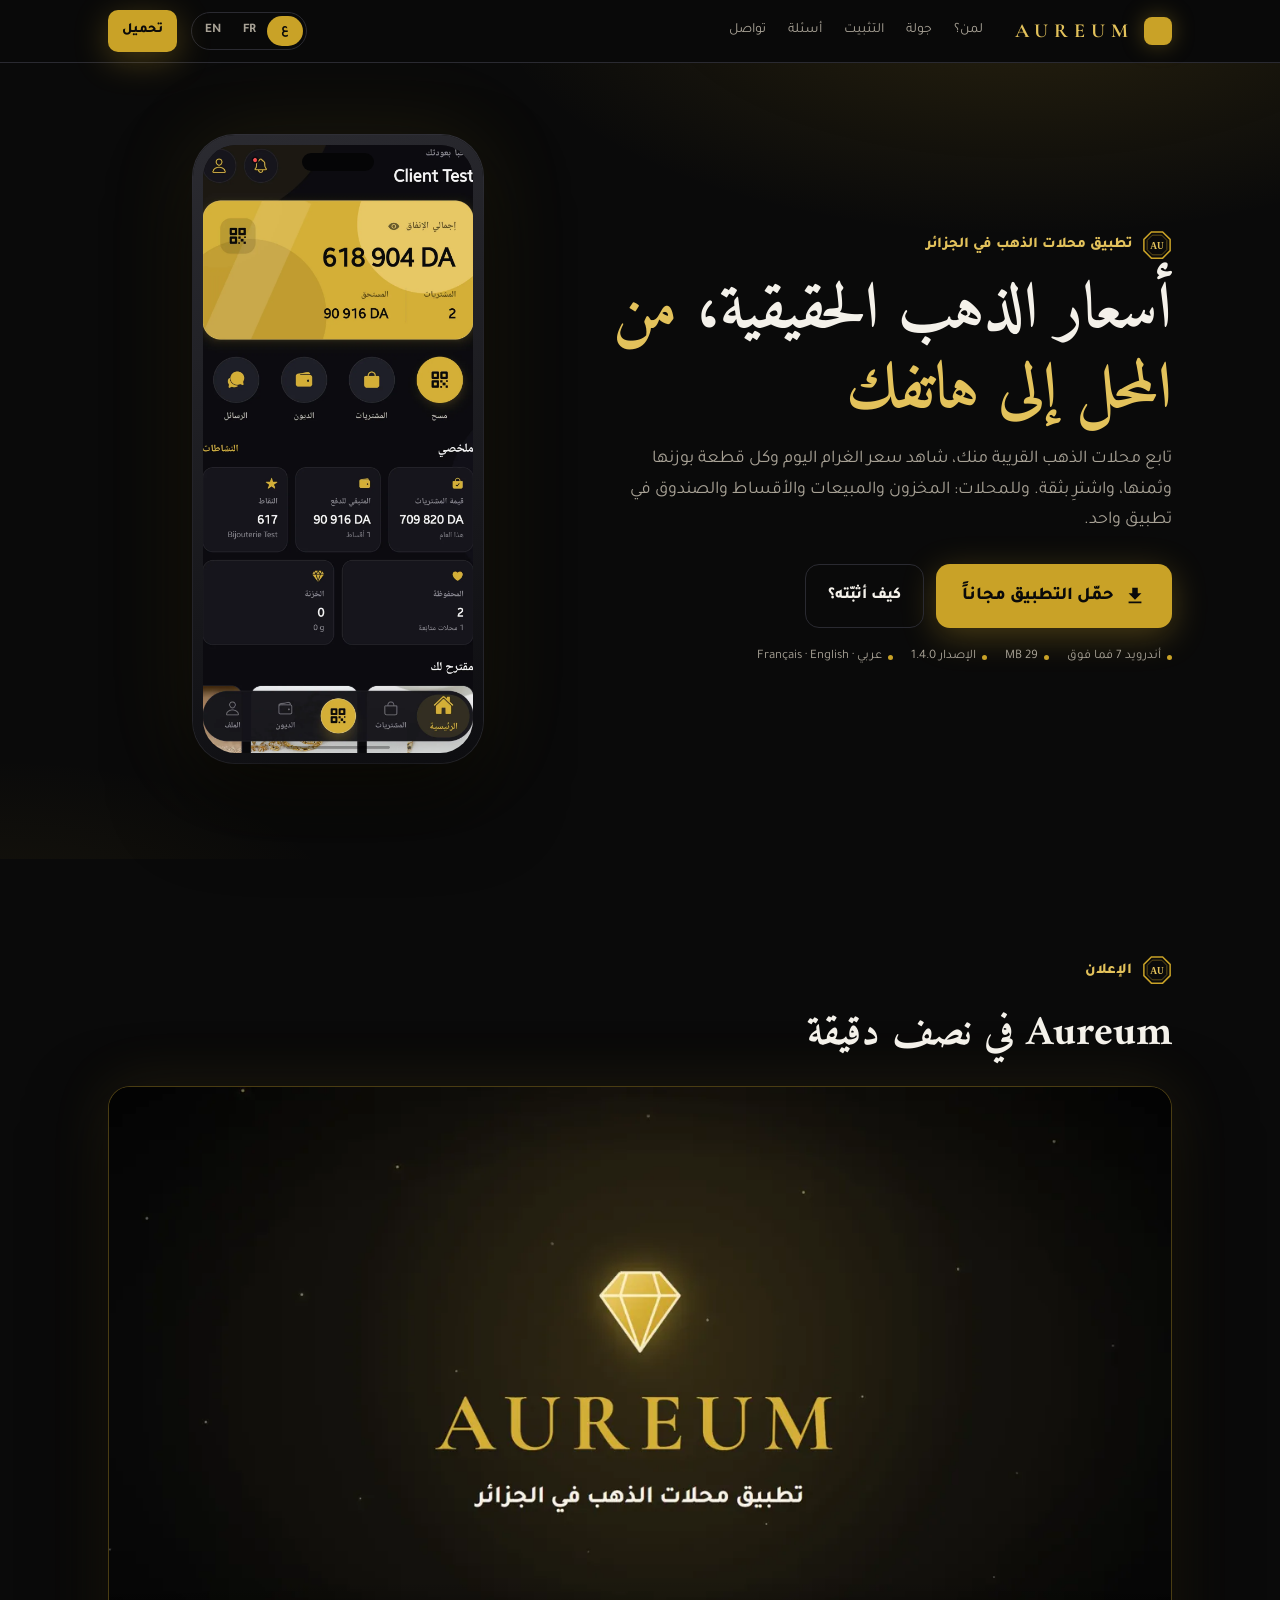
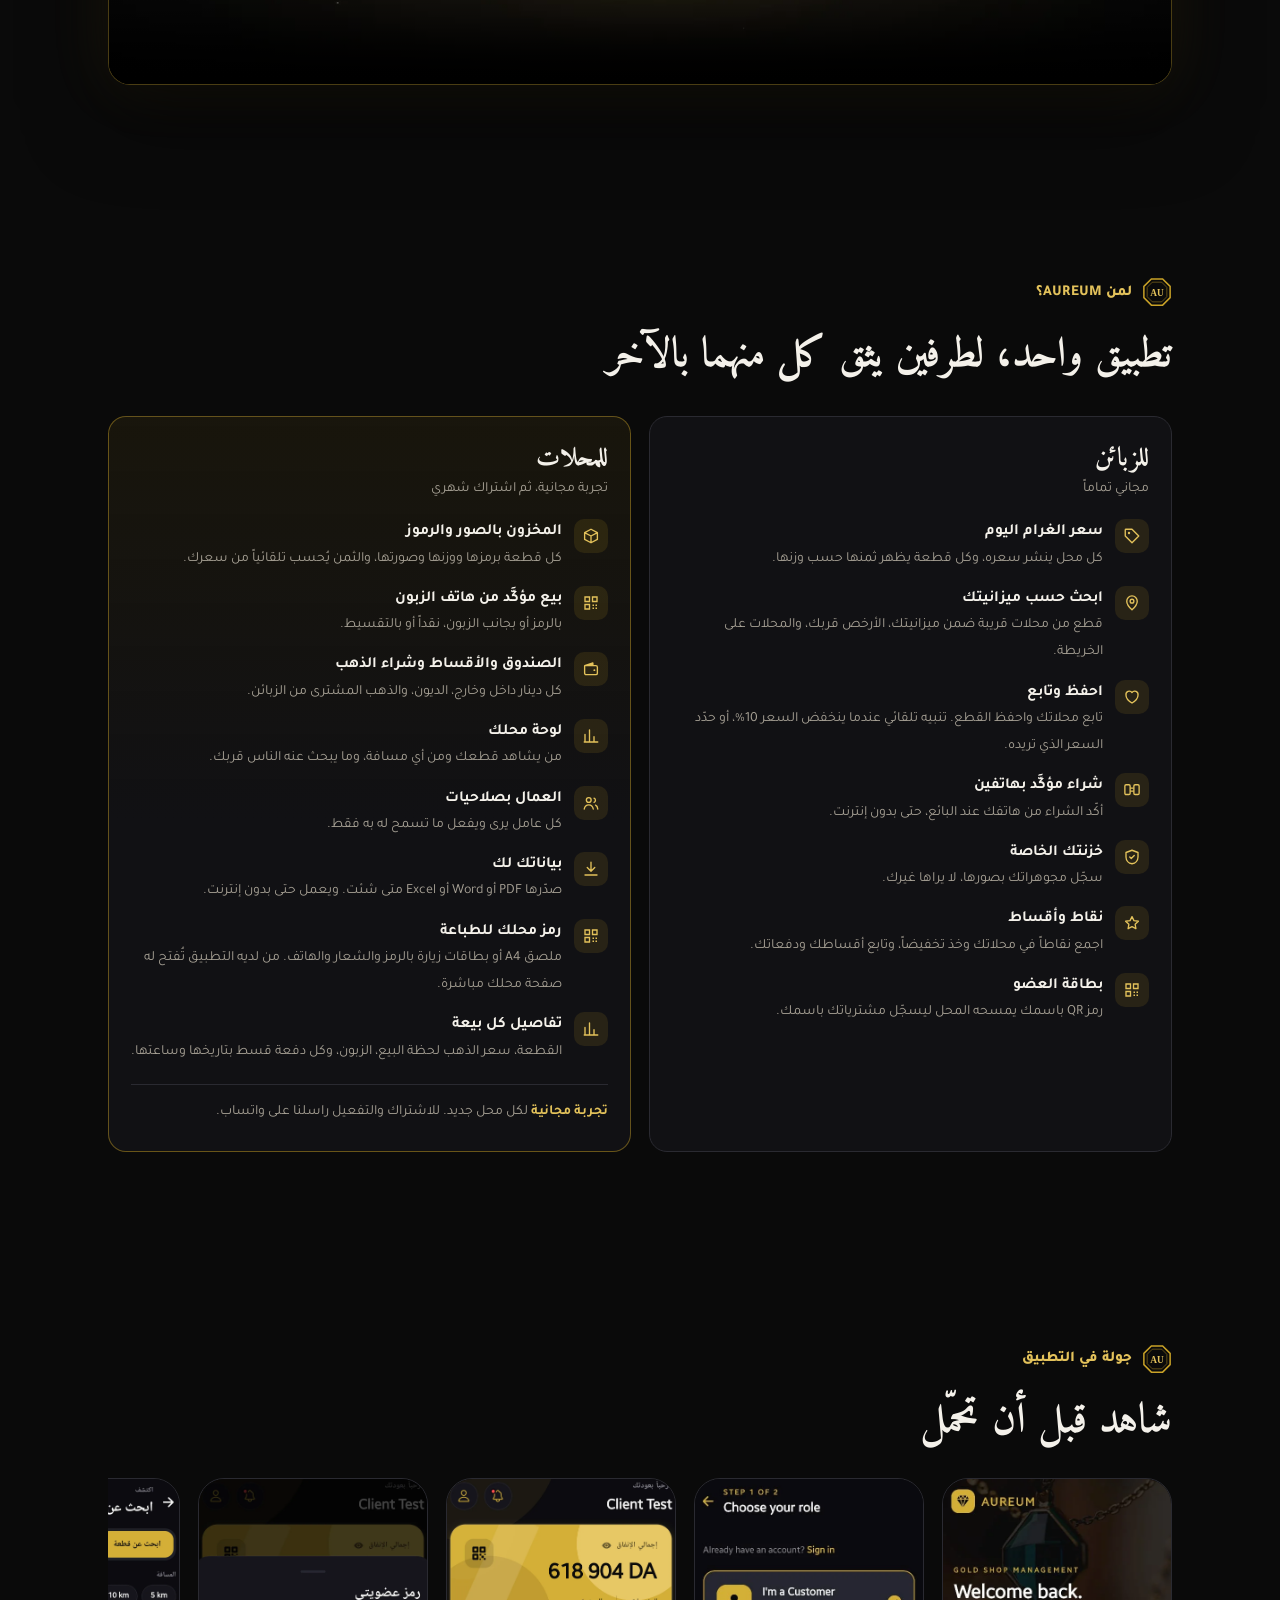
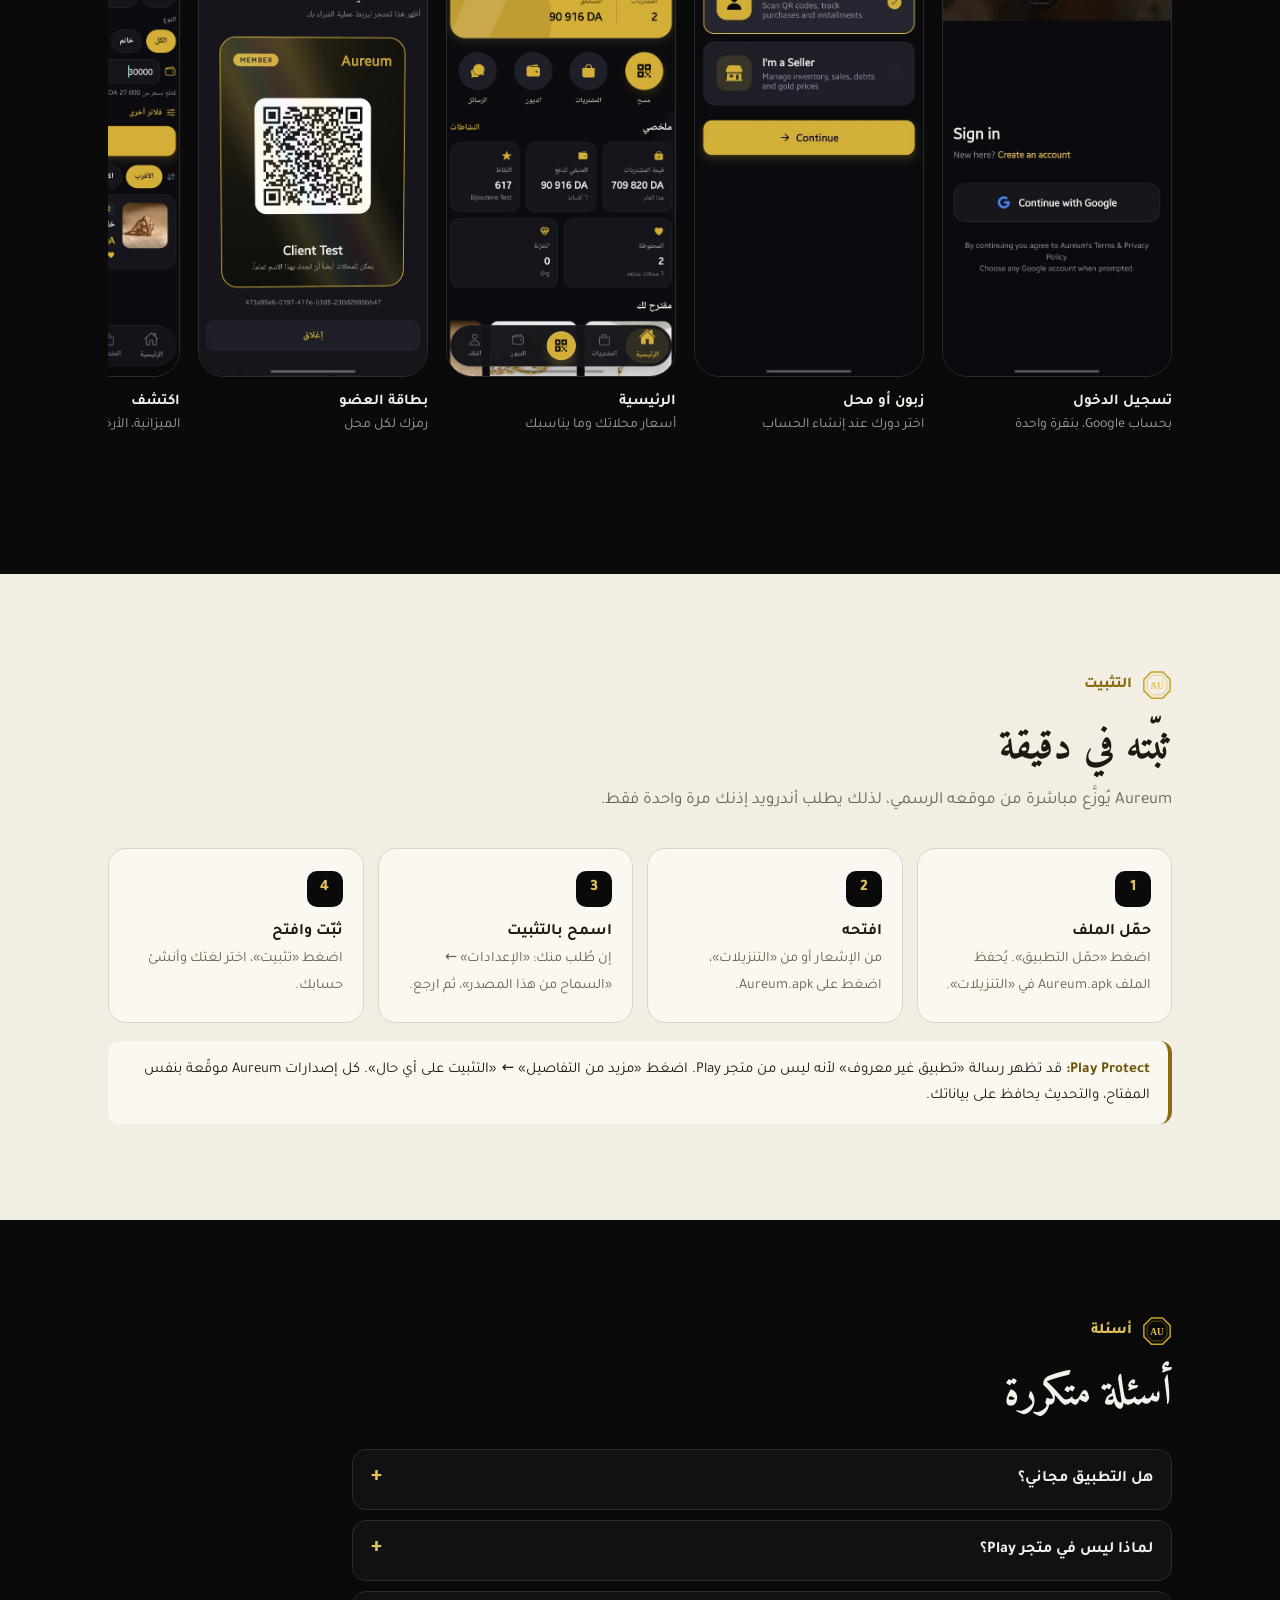
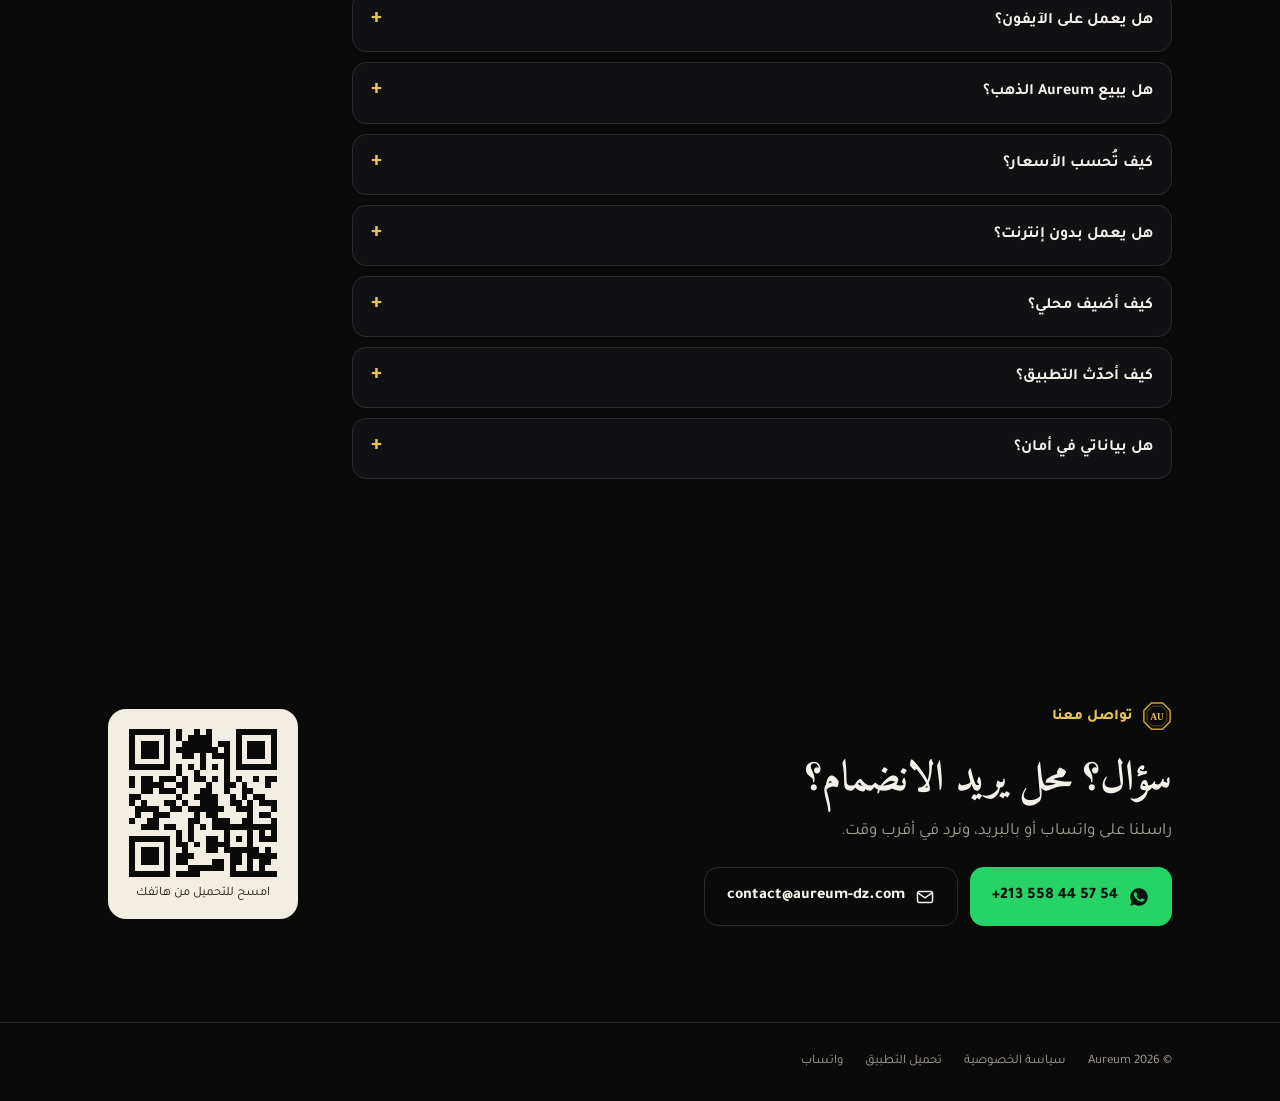
==== commit adedfd25: "feat: the 30-second Aureum ad on the home page - New section "الإعلان" right after the hero: the ad " ====
--- a/index.html
+++ b/index.html
@@ -1,361 +1,375 @@
-<!doctype html>
-<html lang="ar" dir="rtl">
-<head>
-<meta charset="utf-8">
-<meta name="viewport" content="width=device-width, initial-scale=1">
-<title>Aureum — تطبيق محلات الذهب في الجزائر</title>
-<meta name="description" content="تابع محلات الذهب القريبة منك، شاهد سعر الغرام اليوم وكل قطعة بوزنها وثمنها. وللمحلات: المخزون والمبيعات والأقساط والصندوق في تطبيق واحد. أندرويد، مجاني للزبائن.">
-<meta name="theme-color" content="#0A0A0A">
-<link rel="icon" href="assets/icon.svg" type="image/svg+xml">
-<link rel="canonical" href="https://aureum-dz.com/">
-<meta property="og:type" content="website">
-<meta property="og:url" content="https://aureum-dz.com/">
-<meta property="og:title" content="Aureum — تطبيق محلات الذهب في الجزائر">
-<meta property="og:description" content="أسعار الذهب الحقيقية من المحل إلى هاتفك. حمّل التطبيق للأندرويد.">
-<meta property="og:image" content="https://aureum-dz.com/assets/og.png">
-<meta name="twitter:card" content="summary_large_image">
-<link rel="preconnect" href="https://fonts.googleapis.com">
-<link rel="preconnect" href="https://fonts.gstatic.com" crossorigin>
-<link href="https://fonts.googleapis.com/css2?family=Amiri:wght@700&family=Cormorant+Garamond:wght@600;700&family=Tajawal:wght@400;500;700;800&display=swap" rel="stylesheet">
-<link rel="stylesheet" href="assets/site.css">
-<script>
-  // Fill in when the guide videos are online (YouTube, Drive…); the block stays hidden until then.
-  window.SITE_VIDEOS = { customer: '', shop: '' };
-</script>
-</head>
-<body>
-
-<svg width="0" height="0" style="position:absolute" aria-hidden="true">
-  <symbol id="stamp" viewBox="0 0 32 32"><path d="M10 2h12l8 8v12l-8 8H10l-8-8V10z" fill="none" stroke="#C9A227" stroke-width="1.6"/><path d="M11 5.5h10l5.5 5.5v10L21 26.5H11L5.5 21V11z" fill="none" stroke="#C9A227" stroke-width=".8" opacity=".6"/><text x="16" y="20" text-anchor="middle" font-family="Georgia,serif" font-size="10" font-weight="700" fill="#E3C25B">AU</text></symbol>
-  <symbol id="i-tag" viewBox="0 0 24 24"><path d="M3 12V4a1 1 0 0 1 1-1h8l9 9-9 9z" fill="none" stroke="currentColor" stroke-width="1.8" stroke-linejoin="round"/><circle cx="8" cy="8" r="1.6" fill="currentColor"/></symbol>
-  <symbol id="i-map" viewBox="0 0 24 24"><path d="M12 21s-7-6.2-7-11.5A7 7 0 0 1 19 9.5C19 14.8 12 21 12 21z" fill="none" stroke="currentColor" stroke-width="1.8"/><circle cx="12" cy="9.5" r="2.5" fill="none" stroke="currentColor" stroke-width="1.8"/></symbol>
-  <symbol id="i-heart" viewBox="0 0 24 24"><path d="M12 20s-8-4.9-8-10.5A4.5 4.5 0 0 1 12 6a4.5 4.5 0 0 1 8 3.5C20 15.1 12 20 12 20z" fill="none" stroke="currentColor" stroke-width="1.8" stroke-linejoin="round"/></symbol>
-  <symbol id="i-near" viewBox="0 0 24 24"><rect x="2.5" y="5" width="7" height="13" rx="1.6" fill="none" stroke="currentColor" stroke-width="1.8"/><rect x="14.5" y="5" width="7" height="13" rx="1.6" fill="none" stroke="currentColor" stroke-width="1.8"/><path d="M10.5 9.5h3M10.5 13.5h3" stroke="currentColor" stroke-width="1.8" stroke-linecap="round"/></symbol>
-  <symbol id="i-vault" viewBox="0 0 24 24"><path d="M12 3l8 3v6c0 4.5-3.4 8.3-8 9-4.6-.7-8-4.5-8-9V6z" fill="none" stroke="currentColor" stroke-width="1.8" stroke-linejoin="round"/><path d="M9 12l2 2 4-4" fill="none" stroke="currentColor" stroke-width="1.8" stroke-linecap="round" stroke-linejoin="round"/></symbol>
-  <symbol id="i-star" viewBox="0 0 24 24"><path d="M12 3.5l2.6 5.3 5.9.9-4.3 4.1 1 5.8L12 16.9l-5.2 2.7 1-5.8-4.3-4.1 5.9-.9z" fill="none" stroke="currentColor" stroke-width="1.8" stroke-linejoin="round"/></symbol>
-  <symbol id="i-box" viewBox="0 0 24 24"><path d="M3.5 7.5L12 3l8.5 4.5v9L12 21l-8.5-4.5z M3.5 7.5L12 12l8.5-4.5 M12 12v9" fill="none" stroke="currentColor" stroke-width="1.8" stroke-linejoin="round"/></symbol>
-  <symbol id="i-qr" viewBox="0 0 24 24"><path d="M4 4h6v6H4zM14 4h6v6h-6zM4 14h6v6H4z" fill="none" stroke="currentColor" stroke-width="1.8"/><path d="M14 14h2v2h-2zM18 18h2v2h-2zM14 18h2v2h-2zM18 14h2v2h-2z" fill="currentColor"/></symbol>
-  <symbol id="i-wallet" viewBox="0 0 24 24"><path d="M3.5 7.5h15a2 2 0 0 1 2 2v8a2 2 0 0 1-2 2h-13a2 2 0 0 1-2-2zM3.5 7.5l11-3.5v3.5" fill="none" stroke="currentColor" stroke-width="1.8" stroke-linejoin="round"/><circle cx="16.5" cy="13.5" r="1.3" fill="currentColor"/></symbol>
-  <symbol id="i-chart" viewBox="0 0 24 24"><path d="M4 20V10M10 20V4M16 20v-7M21 20H3" fill="none" stroke="currentColor" stroke-width="1.8" stroke-linecap="round"/></symbol>
-  <symbol id="i-users" viewBox="0 0 24 24"><circle cx="9" cy="8" r="3.2" fill="none" stroke="currentColor" stroke-width="1.8"/><path d="M3 20c.6-3.5 3-5.5 6-5.5s5.4 2 6 5.5M16 5.5a3 3 0 0 1 0 5.6M18 14.8c1.7.7 2.8 2.4 3 5.2" fill="none" stroke="currentColor" stroke-width="1.8" stroke-linecap="round"/></symbol>
-  <symbol id="i-export" viewBox="0 0 24 24"><path d="M12 3v12M7 10l5 5 5-5M4 20h16" fill="none" stroke="currentColor" stroke-width="1.8" stroke-linecap="round" stroke-linejoin="round"/></symbol>
-  <symbol id="i-play" viewBox="0 0 24 24"><path d="M8 5l11 7-11 7z" fill="#0A0A0A"/></symbol>
-  <symbol id="i-wa" viewBox="0 0 24 24"><path d="M12 2.5a9.5 9.5 0 0 0-8.2 14.3L2.5 21.5l4.8-1.3A9.5 9.5 0 1 0 12 2.5zm5.3 13.4c-.2.6-1.3 1.2-1.8 1.2-.5.1-1 .2-3.3-.7-2.8-1.1-4.5-3.9-4.7-4.1-.1-.2-1.1-1.5-1.1-2.9s.7-2 1-2.3c.2-.3.5-.3.7-.3h.5c.2 0 .4 0 .6.5l.8 2c.1.2.1.4 0 .5l-.3.5-.4.4c-.1.2-.3.3-.1.6.2.3.8 1.3 1.7 2.1 1.1 1 2.1 1.3 2.4 1.4.3.1.5.1.6-.1l.9-1c.2-.3.4-.2.7-.1l1.9.9c.3.1.5.2.5.3.1.2.1.6-.1 1.1z" fill="currentColor"/></symbol>
-  <symbol id="i-mail" viewBox="0 0 24 24"><rect x="3" y="5.5" width="18" height="13" rx="2" fill="none" stroke="currentColor" stroke-width="1.8"/><path d="M3.5 7l8.5 6 8.5-6" fill="none" stroke="currentColor" stroke-width="1.8"/></symbol>
-  <symbol id="i-down" viewBox="0 0 24 24"><path d="M5 20h14v-2H5zM19 9h-4V3H9v6H5l7 7z" fill="currentColor"/></symbol>
-</svg>
-
-<header class="top">
-  <div class="wrap">
-    <a class="brand" href="#top" aria-label="Aureum"><span class="tile"></span><b>AUREUM</b></a>
-    <nav class="nav">
-      <a href="#who" data-i18n="nav.who">لمن؟</a>
-      <a href="#tour" data-i18n="nav.tour">جولة</a>
-      <a href="#install" data-i18n="nav.install">التثبيت</a>
-      <a href="#faq" data-i18n="nav.faq">أسئلة</a>
-      <a href="#contact" data-i18n="nav.contact">تواصل</a>
-    </nav>
-    <span class="spacer"></span>
-    <div class="langs" role="group" aria-label="Language">
-      <button type="button" data-lang="ar" aria-pressed="true">ع</button>
-      <button type="button" data-lang="fr" aria-pressed="false">FR</button>
-      <button type="button" data-lang="en" aria-pressed="false">EN</button>
-    </div>
-    <a class="btn btn-gold btn-sm" href="https://github.com/Aureum-dz/aureum-dz.github.io/releases/latest/download/Aureum.apk" data-i18n="nav.download">تحميل</a>
-  </div>
-</header>
-
-<main id="top">
-  <section class="hero">
-    <div class="wrap">
-      <div>
-        <span class="kicker"><svg class="stamp"><use href="#stamp"/></svg><span data-i18n="hero.kicker">تطبيق محلات الذهب في الجزائر</span></span>
-        <h1 data-i18n="hero.title">أسعار الذهب الحقيقية، <em>من المحل إلى هاتفك</em></h1>
-        <p class="lead" data-i18n="hero.lead">تابع محلات الذهب القريبة منك، شاهد سعر الغرام اليوم وكل قطعة بوزنها وثمنها، واشترِ بثقة. وللمحلات: المخزون والمبيعات والأقساط والصندوق في تطبيق واحد.</p>
-        <div class="cta">
-          <a class="btn btn-gold" href="https://github.com/Aureum-dz/aureum-dz.github.io/releases/latest/download/Aureum.apk">
-            <svg width="22" height="22"><use href="#i-down"/></svg><span data-i18n="hero.download">حمّل التطبيق مجاناً</span>
-          </a>
-          <a class="btn btn-line" href="#install" data-i18n="hero.how">كيف أثبّته؟</a>
-        </div>
-        <div class="facts">
-          <span data-i18n="fact.android">أندرويد 7 فما فوق</span>
-          <span>29 MB</span>
-          <span data-i18n="fact.version">الإصدار 1.4.0</span>
-          <span>عربي · Français · English</span>
-        </div>
-      </div>
-      <div class="phone">
-        <div class="screen">
-          <div class="shot"><img src="assets/screens/customer-home.webp" alt="" loading="eager"><div class="ph"><span class="tile"></span><span data-i18n="shot.soon">صورة التطبيق قريباً</span></div></div>
-        </div>
-      </div>
-    </div>
-  </section>
-
-  <section id="who">
-    <div class="wrap">
-      <span class="kicker"><svg class="stamp"><use href="#stamp"/></svg><span data-i18n="who.kicker">لمن Aureum؟</span></span>
-      <h2 data-i18n="who.title">تطبيق واحد، لطرفين يثق كل منهما بالآخر</h2>
-      <div class="duo">
-        <article class="side">
-          <h3 data-i18n="cust.title">للزبائن</h3>
-          <p class="tagline" data-i18n="cust.tag">مجاني تماماً</p>
-          <ul class="list">
-            <li><span class="ic"><svg><use href="#i-tag"/></svg></span><div><b data-i18n="c1.b">سعر الغرام اليوم</b><span data-i18n="c1.s">كل محل ينشر سعره، وكل قطعة يظهر ثمنها حسب وزنها.</span></div></li>
-            <li><span class="ic"><svg><use href="#i-map"/></svg></span><div><b data-i18n="c2.b">ابحث حسب ميزانيتك</b><span data-i18n="c2.s">قطع من محلات قريبة ضمن ميزانيتك، الأرخص قربك، والمحلات على الخريطة.</span></div></li>
-            <li><span class="ic"><svg><use href="#i-heart"/></svg></span><div><b data-i18n="c3.b">احفظ وتابع</b><span data-i18n="c3.s">تابع محلاتك واحفظ القطع. تنبيه تلقائي عندما ينخفض السعر 10%، أو حدّد السعر الذي تريده.</span></div></li>
-            <li><span class="ic"><svg><use href="#i-near"/></svg></span><div><b data-i18n="c4.b">شراء مؤكَّد بهاتفين</b><span data-i18n="c4.s">أكّد الشراء من هاتفك عند البائع، حتى بدون إنترنت.</span></div></li>
-            <li><span class="ic"><svg><use href="#i-vault"/></svg></span><div><b data-i18n="c5.b">خزنتك الخاصة</b><span data-i18n="c5.s">سجّل مجوهراتك بصورها، لا يراها غيرك.</span></div></li>
+<!doctype html>
+<html lang="ar" dir="rtl">
+<head>
+<meta charset="utf-8">
+<meta name="viewport" content="width=device-width, initial-scale=1">
+<title>Aureum — تطبيق محلات الذهب في الجزائر</title>
+<meta name="description" content="تابع محلات الذهب القريبة منك، شاهد سعر الغرام اليوم وكل قطعة بوزنها وثمنها. وللمحلات: المخزون والمبيعات والأقساط والصندوق في تطبيق واحد. أندرويد، مجاني للزبائن.">
+<meta name="theme-color" content="#0A0A0A">
+<link rel="icon" href="assets/icon.svg" type="image/svg+xml">
+<link rel="canonical" href="https://aureum-dz.com/">
+<meta property="og:type" content="website">
+<meta property="og:url" content="https://aureum-dz.com/">
+<meta property="og:title" content="Aureum — تطبيق محلات الذهب في الجزائر">
+<meta property="og:description" content="أسعار الذهب الحقيقية من المحل إلى هاتفك. حمّل التطبيق للأندرويد.">
+<meta property="og:image" content="https://aureum-dz.com/assets/og.png">
+<meta name="twitter:card" content="summary_large_image">
+<link rel="preconnect" href="https://fonts.googleapis.com">
+<link rel="preconnect" href="https://fonts.gstatic.com" crossorigin>
+<link href="https://fonts.googleapis.com/css2?family=Amiri:wght@700&family=Cormorant+Garamond:wght@600;700&family=Tajawal:wght@400;500;700;800&display=swap" rel="stylesheet">
+<link rel="stylesheet" href="assets/site.css">
+<script>
+  // Fill in when the guide videos are online (YouTube, Drive…); the block stays hidden until then.
+  window.SITE_VIDEOS = { customer: '', shop: '' };
+</script>
+</head>
+<body>
+
+<svg width="0" height="0" style="position:absolute" aria-hidden="true">
+  <symbol id="stamp" viewBox="0 0 32 32"><path d="M10 2h12l8 8v12l-8 8H10l-8-8V10z" fill="none" stroke="#C9A227" stroke-width="1.6"/><path d="M11 5.5h10l5.5 5.5v10L21 26.5H11L5.5 21V11z" fill="none" stroke="#C9A227" stroke-width=".8" opacity=".6"/><text x="16" y="20" text-anchor="middle" font-family="Georgia,serif" font-size="10" font-weight="700" fill="#E3C25B">AU</text></symbol>
+  <symbol id="i-tag" viewBox="0 0 24 24"><path d="M3 12V4a1 1 0 0 1 1-1h8l9 9-9 9z" fill="none" stroke="currentColor" stroke-width="1.8" stroke-linejoin="round"/><circle cx="8" cy="8" r="1.6" fill="currentColor"/></symbol>
+  <symbol id="i-map" viewBox="0 0 24 24"><path d="M12 21s-7-6.2-7-11.5A7 7 0 0 1 19 9.5C19 14.8 12 21 12 21z" fill="none" stroke="currentColor" stroke-width="1.8"/><circle cx="12" cy="9.5" r="2.5" fill="none" stroke="currentColor" stroke-width="1.8"/></symbol>
+  <symbol id="i-heart" viewBox="0 0 24 24"><path d="M12 20s-8-4.9-8-10.5A4.5 4.5 0 0 1 12 6a4.5 4.5 0 0 1 8 3.5C20 15.1 12 20 12 20z" fill="none" stroke="currentColor" stroke-width="1.8" stroke-linejoin="round"/></symbol>
+  <symbol id="i-near" viewBox="0 0 24 24"><rect x="2.5" y="5" width="7" height="13" rx="1.6" fill="none" stroke="currentColor" stroke-width="1.8"/><rect x="14.5" y="5" width="7" height="13" rx="1.6" fill="none" stroke="currentColor" stroke-width="1.8"/><path d="M10.5 9.5h3M10.5 13.5h3" stroke="currentColor" stroke-width="1.8" stroke-linecap="round"/></symbol>
+  <symbol id="i-vault" viewBox="0 0 24 24"><path d="M12 3l8 3v6c0 4.5-3.4 8.3-8 9-4.6-.7-8-4.5-8-9V6z" fill="none" stroke="currentColor" stroke-width="1.8" stroke-linejoin="round"/><path d="M9 12l2 2 4-4" fill="none" stroke="currentColor" stroke-width="1.8" stroke-linecap="round" stroke-linejoin="round"/></symbol>
+  <symbol id="i-star" viewBox="0 0 24 24"><path d="M12 3.5l2.6 5.3 5.9.9-4.3 4.1 1 5.8L12 16.9l-5.2 2.7 1-5.8-4.3-4.1 5.9-.9z" fill="none" stroke="currentColor" stroke-width="1.8" stroke-linejoin="round"/></symbol>
+  <symbol id="i-box" viewBox="0 0 24 24"><path d="M3.5 7.5L12 3l8.5 4.5v9L12 21l-8.5-4.5z M3.5 7.5L12 12l8.5-4.5 M12 12v9" fill="none" stroke="currentColor" stroke-width="1.8" stroke-linejoin="round"/></symbol>
+  <symbol id="i-qr" viewBox="0 0 24 24"><path d="M4 4h6v6H4zM14 4h6v6h-6zM4 14h6v6H4z" fill="none" stroke="currentColor" stroke-width="1.8"/><path d="M14 14h2v2h-2zM18 18h2v2h-2zM14 18h2v2h-2zM18 14h2v2h-2z" fill="currentColor"/></symbol>
+  <symbol id="i-wallet" viewBox="0 0 24 24"><path d="M3.5 7.5h15a2 2 0 0 1 2 2v8a2 2 0 0 1-2 2h-13a2 2 0 0 1-2-2zM3.5 7.5l11-3.5v3.5" fill="none" stroke="currentColor" stroke-width="1.8" stroke-linejoin="round"/><circle cx="16.5" cy="13.5" r="1.3" fill="currentColor"/></symbol>
+  <symbol id="i-chart" viewBox="0 0 24 24"><path d="M4 20V10M10 20V4M16 20v-7M21 20H3" fill="none" stroke="currentColor" stroke-width="1.8" stroke-linecap="round"/></symbol>
+  <symbol id="i-users" viewBox="0 0 24 24"><circle cx="9" cy="8" r="3.2" fill="none" stroke="currentColor" stroke-width="1.8"/><path d="M3 20c.6-3.5 3-5.5 6-5.5s5.4 2 6 5.5M16 5.5a3 3 0 0 1 0 5.6M18 14.8c1.7.7 2.8 2.4 3 5.2" fill="none" stroke="currentColor" stroke-width="1.8" stroke-linecap="round"/></symbol>
+  <symbol id="i-export" viewBox="0 0 24 24"><path d="M12 3v12M7 10l5 5 5-5M4 20h16" fill="none" stroke="currentColor" stroke-width="1.8" stroke-linecap="round" stroke-linejoin="round"/></symbol>
+  <symbol id="i-play" viewBox="0 0 24 24"><path d="M8 5l11 7-11 7z" fill="#0A0A0A"/></symbol>
+  <symbol id="i-wa" viewBox="0 0 24 24"><path d="M12 2.5a9.5 9.5 0 0 0-8.2 14.3L2.5 21.5l4.8-1.3A9.5 9.5 0 1 0 12 2.5zm5.3 13.4c-.2.6-1.3 1.2-1.8 1.2-.5.1-1 .2-3.3-.7-2.8-1.1-4.5-3.9-4.7-4.1-.1-.2-1.1-1.5-1.1-2.9s.7-2 1-2.3c.2-.3.5-.3.7-.3h.5c.2 0 .4 0 .6.5l.8 2c.1.2.1.4 0 .5l-.3.5-.4.4c-.1.2-.3.3-.1.6.2.3.8 1.3 1.7 2.1 1.1 1 2.1 1.3 2.4 1.4.3.1.5.1.6-.1l.9-1c.2-.3.4-.2.7-.1l1.9.9c.3.1.5.2.5.3.1.2.1.6-.1 1.1z" fill="currentColor"/></symbol>
+  <symbol id="i-mail" viewBox="0 0 24 24"><rect x="3" y="5.5" width="18" height="13" rx="2" fill="none" stroke="currentColor" stroke-width="1.8"/><path d="M3.5 7l8.5 6 8.5-6" fill="none" stroke="currentColor" stroke-width="1.8"/></symbol>
+  <symbol id="i-down" viewBox="0 0 24 24"><path d="M5 20h14v-2H5zM19 9h-4V3H9v6H5l7 7z" fill="currentColor"/></symbol>
+</svg>
+
+<header class="top">
+  <div class="wrap">
+    <a class="brand" href="#top" aria-label="Aureum"><span class="tile"></span><b>AUREUM</b></a>
+    <nav class="nav">
+      <a href="#who" data-i18n="nav.who">لمن؟</a>
+      <a href="#tour" data-i18n="nav.tour">جولة</a>
+      <a href="#install" data-i18n="nav.install">التثبيت</a>
+      <a href="#faq" data-i18n="nav.faq">أسئلة</a>
+      <a href="#contact" data-i18n="nav.contact">تواصل</a>
+    </nav>
+    <span class="spacer"></span>
+    <div class="langs" role="group" aria-label="Language">
+      <button type="button" data-lang="ar" aria-pressed="true">ع</button>
+      <button type="button" data-lang="fr" aria-pressed="false">FR</button>
+      <button type="button" data-lang="en" aria-pressed="false">EN</button>
+    </div>
+    <a class="btn btn-gold btn-sm" href="https://github.com/Aureum-dz/aureum-dz.github.io/releases/latest/download/Aureum.apk" data-i18n="nav.download">تحميل</a>
+  </div>
+</header>
+
+<main id="top">
+  <section class="hero">
+    <div class="wrap">
+      <div>
+        <span class="kicker"><svg class="stamp"><use href="#stamp"/></svg><span data-i18n="hero.kicker">تطبيق محلات الذهب في الجزائر</span></span>
+        <h1 data-i18n="hero.title">أسعار الذهب الحقيقية، <em>من المحل إلى هاتفك</em></h1>
+        <p class="lead" data-i18n="hero.lead">تابع محلات الذهب القريبة منك، شاهد سعر الغرام اليوم وكل قطعة بوزنها وثمنها، واشترِ بثقة. وللمحلات: المخزون والمبيعات والأقساط والصندوق في تطبيق واحد.</p>
+        <div class="cta">
+          <a class="btn btn-gold" href="https://github.com/Aureum-dz/aureum-dz.github.io/releases/latest/download/Aureum.apk">
+            <svg width="22" height="22"><use href="#i-down"/></svg><span data-i18n="hero.download">حمّل التطبيق مجاناً</span>
+          </a>
+          <a class="btn btn-line" href="#install" data-i18n="hero.how">كيف أثبّته؟</a>
+        </div>
+        <div class="facts">
+          <span data-i18n="fact.android">أندرويد 7 فما فوق</span>
+          <span>29 MB</span>
+          <span data-i18n="fact.version">الإصدار 1.4.0</span>
+          <span>عربي · Français · English</span>
+        </div>
+      </div>
+      <div class="phone">
+        <div class="screen">
+          <div class="shot"><img src="assets/screens/customer-home.webp" alt="" loading="eager"><div class="ph"><span class="tile"></span><span data-i18n="shot.soon">صورة التطبيق قريباً</span></div></div>
+        </div>
+      </div>
+    </div>
+  </section>
+
+  <section id="ad">
+    <div class="wrap">
+      <span class="kicker"><svg class="stamp"><use href="#stamp"/></svg><span data-i18n="ad.kicker">الإعلان</span></span>
+      <h2 data-i18n="ad.title">Aureum في نصف دقيقة</h2>
+      <div class="ad-frame">
+        <video controls playsinline preload="none" poster="assets/aureum-ad-poster.webp" aria-label="Aureum">
+          <source src="assets/aureum-ad.mp4" type="video/mp4">
+        </video>
+      </div>
+    </div>
+  </section>
+
+  <section id="who">
+    <div class="wrap">
+      <span class="kicker"><svg class="stamp"><use href="#stamp"/></svg><span data-i18n="who.kicker">لمن Aureum؟</span></span>
+      <h2 data-i18n="who.title">تطبيق واحد، لطرفين يثق كل منهما بالآخر</h2>
+      <div class="duo">
+        <article class="side">
+          <h3 data-i18n="cust.title">للزبائن</h3>
+          <p class="tagline" data-i18n="cust.tag">مجاني تماماً</p>
+          <ul class="list">
+            <li><span class="ic"><svg><use href="#i-tag"/></svg></span><div><b data-i18n="c1.b">سعر الغرام اليوم</b><span data-i18n="c1.s">كل محل ينشر سعره، وكل قطعة يظهر ثمنها حسب وزنها.</span></div></li>
+            <li><span class="ic"><svg><use href="#i-map"/></svg></span><div><b data-i18n="c2.b">ابحث حسب ميزانيتك</b><span data-i18n="c2.s">قطع من محلات قريبة ضمن ميزانيتك، الأرخص قربك، والمحلات على الخريطة.</span></div></li>
+            <li><span class="ic"><svg><use href="#i-heart"/></svg></span><div><b data-i18n="c3.b">احفظ وتابع</b><span data-i18n="c3.s">تابع محلاتك واحفظ القطع. تنبيه تلقائي عندما ينخفض السعر 10%، أو حدّد السعر الذي تريده.</span></div></li>
+            <li><span class="ic"><svg><use href="#i-near"/></svg></span><div><b data-i18n="c4.b">شراء مؤكَّد بهاتفين</b><span data-i18n="c4.s">أكّد الشراء من هاتفك عند البائع، حتى بدون إنترنت.</span></div></li>
+            <li><span class="ic"><svg><use href="#i-vault"/></svg></span><div><b data-i18n="c5.b">خزنتك الخاصة</b><span data-i18n="c5.s">سجّل مجوهراتك بصورها، لا يراها غيرك.</span></div></li>
             <li><span class="ic"><svg><use href="#i-star"/></svg></span><div><b data-i18n="c6.b">نقاط وأقساط</b><span data-i18n="c6.s">اجمع نقاطاً في محلاتك وخذ تخفيضاً، وتابع أقساطك ودفعاتك.</span></div></li>
-            <li><span class="ic"><svg><use href="#i-qr"/></svg></span><div><b data-i18n="c7.b">بطاقة العضو</b><span data-i18n="c7.s">رمز QR باسمك يمسحه المحل ليسجّل مشترياتك باسمك.</span></div></li>
-          </ul>
-        </article>
-        <article class="side gold">
-          <h3 data-i18n="shop.title">للمحلات</h3>
-          <p class="tagline" data-i18n="shop.tag">تجربة مجانية، ثم اشتراك شهري</p>
-          <ul class="list">
-            <li><span class="ic"><svg><use href="#i-box"/></svg></span><div><b data-i18n="s1.b">المخزون بالصور والرموز</b><span data-i18n="s1.s">كل قطعة برمزها ووزنها وصورتها، والثمن يُحسب تلقائياً من سعرك.</span></div></li>
-            <li><span class="ic"><svg><use href="#i-qr"/></svg></span><div><b data-i18n="s2.b">بيع مؤكَّد من هاتف الزبون</b><span data-i18n="s2.s">بالرمز أو بجانب الزبون، نقداً أو بالتقسيط.</span></div></li>
-            <li><span class="ic"><svg><use href="#i-wallet"/></svg></span><div><b data-i18n="s3.b">الصندوق والأقساط وشراء الذهب</b><span data-i18n="s3.s">كل دينار داخل وخارج، الديون، والذهب المشترى من الزبائن.</span></div></li>
-            <li><span class="ic"><svg><use href="#i-chart"/></svg></span><div><b data-i18n="s4.b">لوحة محلك</b><span data-i18n="s4.s">من يشاهد قطعك ومن أي مسافة، وما يبحث عنه الناس قربك.</span></div></li>
-            <li><span class="ic"><svg><use href="#i-users"/></svg></span><div><b data-i18n="s5.b">العمال بصلاحيات</b><span data-i18n="s5.s">كل عامل يرى ويفعل ما تسمح له به فقط.</span></div></li>
+            <li><span class="ic"><svg><use href="#i-qr"/></svg></span><div><b data-i18n="c7.b">بطاقة العضو</b><span data-i18n="c7.s">رمز QR باسمك يمسحه المحل ليسجّل مشترياتك باسمك.</span></div></li>
+          </ul>
+        </article>
+        <article class="side gold">
+          <h3 data-i18n="shop.title">للمحلات</h3>
+          <p class="tagline" data-i18n="shop.tag">تجربة مجانية، ثم اشتراك شهري</p>
+          <ul class="list">
+            <li><span class="ic"><svg><use href="#i-box"/></svg></span><div><b data-i18n="s1.b">المخزون بالصور والرموز</b><span data-i18n="s1.s">كل قطعة برمزها ووزنها وصورتها، والثمن يُحسب تلقائياً من سعرك.</span></div></li>
+            <li><span class="ic"><svg><use href="#i-qr"/></svg></span><div><b data-i18n="s2.b">بيع مؤكَّد من هاتف الزبون</b><span data-i18n="s2.s">بالرمز أو بجانب الزبون، نقداً أو بالتقسيط.</span></div></li>
+            <li><span class="ic"><svg><use href="#i-wallet"/></svg></span><div><b data-i18n="s3.b">الصندوق والأقساط وشراء الذهب</b><span data-i18n="s3.s">كل دينار داخل وخارج، الديون، والذهب المشترى من الزبائن.</span></div></li>
+            <li><span class="ic"><svg><use href="#i-chart"/></svg></span><div><b data-i18n="s4.b">لوحة محلك</b><span data-i18n="s4.s">من يشاهد قطعك ومن أي مسافة، وما يبحث عنه الناس قربك.</span></div></li>
+            <li><span class="ic"><svg><use href="#i-users"/></svg></span><div><b data-i18n="s5.b">العمال بصلاحيات</b><span data-i18n="s5.s">كل عامل يرى ويفعل ما تسمح له به فقط.</span></div></li>
             <li><span class="ic"><svg><use href="#i-export"/></svg></span><div><b data-i18n="s6.b">بياناتك لك</b><span data-i18n="s6.s">صدّرها PDF أو Word أو Excel متى شئت. ويعمل حتى بدون إنترنت.</span></div></li>
             <li><span class="ic"><svg><use href="#i-qr"/></svg></span><div><b data-i18n="s7.b">رمز محلك للطباعة</b><span data-i18n="s7.s">ملصق A4 أو بطاقات زيارة بالرمز والشعار والهاتف. من لديه التطبيق تُفتح له صفحة محلك مباشرة.</span></div></li>
-            <li><span class="ic"><svg><use href="#i-chart"/></svg></span><div><b data-i18n="s8.b">تفاصيل كل بيعة</b><span data-i18n="s8.s">القطعة، سعر الذهب لحظة البيع، الزبون، وكل دفعة قسط بتاريخها وساعتها.</span></div></li>
-          </ul>
-          <p class="note" data-i18n="shop.note"><b>تجربة مجانية</b> لكل محل جديد. للاشتراك والتفعيل راسلنا على واتساب.</p>
-        </article>
-      </div>
-    </div>
-  </section>
-
-  <section id="tour">
-    <div class="wrap">
-      <span class="kicker"><svg class="stamp"><use href="#stamp"/></svg><span data-i18n="tour.kicker">جولة في التطبيق</span></span>
-      <h2 data-i18n="tour.title">شاهد قبل أن تحمّل</h2>
-      <div class="tour" tabindex="0" aria-label="Screenshots">
-        <figure><div class="frame"><div class="shot"><img src="assets/screens/sign-in.webp" alt="" loading="lazy"><div class="ph"><span class="tile"></span><span data-i18n="shot.soon0a">صورة قريباً</span></div></div></div><figcaption><b data-i18n="t0a.b">تسجيل الدخول</b><span data-i18n="t0a.s">بحساب Google، بنقرة واحدة</span></figcaption></figure>
-        <figure><div class="frame"><div class="shot"><img src="assets/screens/choose-role.webp" alt="" loading="lazy"><div class="ph"><span class="tile"></span><span data-i18n="shot.soon0b">صورة قريباً</span></div></div></div><figcaption><b data-i18n="t0b.b">زبون أو محل</b><span data-i18n="t0b.s">اختر دورك عند إنشاء الحساب</span></figcaption></figure>
+            <li><span class="ic"><svg><use href="#i-chart"/></svg></span><div><b data-i18n="s8.b">تفاصيل كل بيعة</b><span data-i18n="s8.s">القطعة، سعر الذهب لحظة البيع، الزبون، وكل دفعة قسط بتاريخها وساعتها.</span></div></li>
+          </ul>
+          <p class="note" data-i18n="shop.note"><b>تجربة مجانية</b> لكل محل جديد. للاشتراك والتفعيل راسلنا على واتساب.</p>
+        </article>
+      </div>
+    </div>
+  </section>
+
+  <section id="tour">
+    <div class="wrap">
+      <span class="kicker"><svg class="stamp"><use href="#stamp"/></svg><span data-i18n="tour.kicker">جولة في التطبيق</span></span>
+      <h2 data-i18n="tour.title">شاهد قبل أن تحمّل</h2>
+      <div class="tour" tabindex="0" aria-label="Screenshots">
+        <figure><div class="frame"><div class="shot"><img src="assets/screens/sign-in.webp" alt="" loading="lazy"><div class="ph"><span class="tile"></span><span data-i18n="shot.soon0a">صورة قريباً</span></div></div></div><figcaption><b data-i18n="t0a.b">تسجيل الدخول</b><span data-i18n="t0a.s">بحساب Google، بنقرة واحدة</span></figcaption></figure>
+        <figure><div class="frame"><div class="shot"><img src="assets/screens/choose-role.webp" alt="" loading="lazy"><div class="ph"><span class="tile"></span><span data-i18n="shot.soon0b">صورة قريباً</span></div></div></div><figcaption><b data-i18n="t0b.b">زبون أو محل</b><span data-i18n="t0b.s">اختر دورك عند إنشاء الحساب</span></figcaption></figure>
         <figure><div class="frame"><div class="shot"><img src="assets/screens/customer-home.webp" alt="" loading="lazy"><div class="ph"><span class="tile"></span><span data-i18n="shot.soon2">صورة قريباً</span></div></div></div><figcaption><b data-i18n="t1.b">الرئيسية</b><span data-i18n="t1.s">أسعار محلاتك وما يناسبك</span></figcaption></figure>
-        <figure><div class="frame"><div class="shot"><img src="assets/screens/member-card.webp" alt="" loading="lazy"><div class="ph"><span class="tile"></span><span data-i18n="shot.soon9">صورة قريباً</span></div></div></div><figcaption><b data-i18n="t1b.b">بطاقة العضو</b><span data-i18n="t1b.s">رمزك لكل محل</span></figcaption></figure>
-        <figure><div class="frame"><div class="shot"><img src="assets/screens/discover.webp" alt="" loading="lazy"><div class="ph"><span class="tile"></span><span data-i18n="shot.soon3">صورة قريباً</span></div></div></div><figcaption><b data-i18n="t2.b">اكتشف</b><span data-i18n="t2.s">الميزانية، الأرخص قربك، الخريطة</span></figcaption></figure>
+        <figure><div class="frame"><div class="shot"><img src="assets/screens/member-card.webp" alt="" loading="lazy"><div class="ph"><span class="tile"></span><span data-i18n="shot.soon9">صورة قريباً</span></div></div></div><figcaption><b data-i18n="t1b.b">بطاقة العضو</b><span data-i18n="t1b.s">رمزك لكل محل</span></figcaption></figure>
+        <figure><div class="frame"><div class="shot"><img src="assets/screens/discover.webp" alt="" loading="lazy"><div class="ph"><span class="tile"></span><span data-i18n="shot.soon3">صورة قريباً</span></div></div></div><figcaption><b data-i18n="t2.b">اكتشف</b><span data-i18n="t2.s">الميزانية، الأرخص قربك، الخريطة</span></figcaption></figure>
         <figure><div class="frame"><div class="shot"><img src="assets/screens/shop-page.webp" alt="" loading="lazy"><div class="ph"><span class="tile"></span><span data-i18n="shot.soon4">صورة قريباً</span></div></div></div><figcaption><b data-i18n="t3.b">صفحة المحل</b><span data-i18n="t3.s">الأسعار، القطع، المتابعون وتنبيه السعر</span></figcaption></figure>
-        <figure><div class="frame"><div class="shot"><img src="assets/screens/flip-cards.webp" alt="" loading="lazy"><div class="ph"><span class="tile"></span><span data-i18n="shot.soon9">صورة قريباً</span></div></div></div><figcaption><b data-i18n="t3b.b">القطع</b><span data-i18n="t3b.s">اقلب القطعة لترى وزنها وتفاصيلها</span></figcaption></figure>
-        <figure><div class="frame"><div class="shot"><img src="assets/screens/saved-vault.webp" alt="" loading="lazy"><div class="ph"><span class="tile"></span><span data-i18n="shot.soon5">صورة قريباً</span></div></div></div><figcaption><b data-i18n="t4.b">المحفوظات والخزنة</b><span data-i18n="t4.s">تنبيهات الأسعار ومجوهراتك</span></figcaption></figure>
-        <figure><div class="frame"><div class="shot"><img src="assets/screens/nearby-pay.webp" alt="" loading="lazy"><div class="ph"><span class="tile"></span><span data-i18n="shot.soon6">صورة قريباً</span></div></div></div><figcaption><b data-i18n="t5.b">الشراء بجانب البائع</b><span data-i18n="t5.s">تأكيد من هاتفك، بدون إنترنت</span></figcaption></figure>
+        <figure><div class="frame"><div class="shot"><img src="assets/screens/flip-cards.webp" alt="" loading="lazy"><div class="ph"><span class="tile"></span><span data-i18n="shot.soon9">صورة قريباً</span></div></div></div><figcaption><b data-i18n="t3b.b">القطع</b><span data-i18n="t3b.s">اقلب القطعة لترى وزنها وتفاصيلها</span></figcaption></figure>
+        <figure><div class="frame"><div class="shot"><img src="assets/screens/saved-vault.webp" alt="" loading="lazy"><div class="ph"><span class="tile"></span><span data-i18n="shot.soon5">صورة قريباً</span></div></div></div><figcaption><b data-i18n="t4.b">المحفوظات والخزنة</b><span data-i18n="t4.s">تنبيهات الأسعار ومجوهراتك</span></figcaption></figure>
+        <figure><div class="frame"><div class="shot"><img src="assets/screens/nearby-pay.webp" alt="" loading="lazy"><div class="ph"><span class="tile"></span><span data-i18n="shot.soon6">صورة قريباً</span></div></div></div><figcaption><b data-i18n="t5.b">الشراء بجانب البائع</b><span data-i18n="t5.s">تأكيد من هاتفك، بدون إنترنت</span></figcaption></figure>
         <figure><div class="frame"><div class="shot"><img src="assets/screens/seller-dashboard.webp" alt="" loading="lazy"><div class="ph"><span class="tile"></span><span data-i18n="shot.soon7">صورة قريباً</span></div></div></div><figcaption><b data-i18n="t6.b">لوحة المحل</b><span data-i18n="t6.s">المبيعات، المشاهدات، الطلب قربك</span></figcaption></figure>
-        <figure><div class="frame"><div class="shot"><img src="assets/screens/sale-details.webp" alt="" loading="lazy"><div class="ph"><span class="tile"></span><span data-i18n="shot.soon9">صورة قريباً</span></div></div></div><figcaption><b data-i18n="t6b.b">تفاصيل البيع</b><span data-i18n="t6b.s">كل دفعة بتاريخها وساعتها</span></figcaption></figure>
+        <figure><div class="frame"><div class="shot"><img src="assets/screens/sale-details.webp" alt="" loading="lazy"><div class="ph"><span class="tile"></span><span data-i18n="shot.soon9">صورة قريباً</span></div></div></div><figcaption><b data-i18n="t6b.b">تفاصيل البيع</b><span data-i18n="t6b.s">كل دفعة بتاريخها وساعتها</span></figcaption></figure>
         <figure><div class="frame"><div class="shot"><img src="assets/screens/seller-sell.webp" alt="" loading="lazy"><div class="ph"><span class="tile"></span><span data-i18n="shot.soon8">صورة قريباً</span></div></div></div><figcaption><b data-i18n="t7.b">البيع</b><span data-i18n="t7.s">خطوات واضحة، اسحب لتأكيد البيع</span></figcaption></figure>
-        <figure><div class="frame"><div class="shot"><img src="assets/screens/shop-qr-print.webp" alt="" loading="lazy"><div class="ph"><span class="tile"></span><span data-i18n="shot.soon9">صورة قريباً</span></div></div></div><figcaption><b data-i18n="t7b.b">رمز المحل</b><span data-i18n="t7b.s">ملصق أو بطاقات زيارة للطباعة</span></figcaption></figure>
-        <figure><div class="frame"><div class="shot"><img src="assets/screens/widgets.webp" alt="" loading="lazy"><div class="ph"><span class="tile"></span><span data-i18n="shot.soon9">صورة قريباً</span></div></div></div><figcaption><b data-i18n="t8.b">أدوات الشاشة الرئيسية</b><span data-i18n="t8.s">السعر، مبيعات اليوم، بطاقتك</span></figcaption></figure>
-      </div>
-      <div class="videos" data-videos-block hidden>
-        <a class="video" data-video="customer" href="#" target="_blank" rel="noopener" hidden><span class="play"><svg width="20" height="20"><use href="#i-play"/></svg></span><span><b data-i18n="v1.b">دليل الزبون بالفيديو</b><small data-i18n="v1.s">دقائق لتعرف كل شيء</small></span></a>
-        <a class="video" data-video="shop" href="#" target="_blank" rel="noopener" hidden><span class="play"><svg width="20" height="20"><use href="#i-play"/></svg></span><span><b data-i18n="v2.b">دليل المحل بالفيديو</b><small data-i18n="v2.s">من أول قطعة إلى أول بيع</small></span></a>
-      </div>
-    </div>
-  </section>
-
-  <section id="install" class="ivory">
-    <div class="wrap">
-      <span class="kicker"><svg class="stamp"><use href="#stamp"/></svg><span data-i18n="ins.kicker">التثبيت</span></span>
-      <h2 data-i18n="ins.title">ثبّته في دقيقة</h2>
-      <p class="lead" data-i18n="ins.lead">Aureum يُوزَّع مباشرة من موقعه الرسمي، لذلك يطلب أندرويد إذنك مرة واحدة فقط.</p>
-      <ol class="steps">
-        <li><b data-i18n="i1.b">حمّل الملف</b><span data-i18n="i1.s">اضغط «حمّل التطبيق». يُحفظ الملف Aureum.apk في «التنزيلات».</span></li>
-        <li><b data-i18n="i2.b">افتحه</b><span data-i18n="i2.s">من الإشعار أو من «التنزيلات»، اضغط على Aureum.apk.</span></li>
-        <li><b data-i18n="i3.b">اسمح بالتثبيت</b><span data-i18n="i3.s">إن طُلب منك: «الإعدادات» ← «السماح من هذا المصدر»، ثم ارجع.</span></li>
-        <li><b data-i18n="i4.b">ثبّت وافتح</b><span data-i18n="i4.s">اضغط «تثبيت»، اختر لغتك وأنشئ حسابك.</span></li>
-      </ol>
-      <p class="callout" data-i18n="ins.protect"><b>Play Protect:</b> قد تظهر رسالة «تطبيق غير معروف» لأنه ليس من متجر Play. اضغط «مزيد من التفاصيل» ← «التثبيت على أي حال». كل إصدارات Aureum موقّعة بنفس المفتاح، والتحديث يحافظ على بياناتك.</p>
-    </div>
-  </section>
-
-  <section id="faq">
-    <div class="wrap">
-      <span class="kicker"><svg class="stamp"><use href="#stamp"/></svg><span data-i18n="faq.kicker">أسئلة</span></span>
-      <h2 data-i18n="faq.title">أسئلة متكررة</h2>
-      <div class="faq">
-        <details><summary data-i18n="q1">هل التطبيق مجاني؟</summary><p data-i18n="a1">للزبائن نعم، تماماً. المحلات تبدأ بتجربة مجانية ثم اشتراك شهري.</p></details>
-        <details><summary data-i18n="q2">لماذا ليس في متجر Play؟</summary><p data-i18n="a2">نوزّعه مباشرة من موقعنا الرسمي aureum-dz.com. الملف موقّع بمفتاح Aureum، ولن يقبل هاتفك تحديثاً موقّعاً بمفتاح آخر.</p></details>
-        <details><summary data-i18n="q3">هل يعمل على الآيفون؟</summary><p data-i18n="a3">حالياً على أندرويد فقط (الإصدار 7 فما فوق).</p></details>
-        <details><summary data-i18n="q4">هل يبيع Aureum الذهب؟</summary><p data-i18n="a4">لا. المحلات هي التي تبيع وتحدد أسعارها؛ Aureum يربطك بها ويحفظ سجل مشترياتك.</p></details>
-        <details><summary data-i18n="q5">كيف تُحسب الأسعار؟</summary><p data-i18n="a5">كل محل ينشر سعر الغرام لكل نوع وعيار، والتطبيق يضربه في وزن القطعة.</p></details>
-        <details><summary data-i18n="q6">هل يعمل بدون إنترنت؟</summary><p data-i18n="a6">جزئياً: آخر الأسعار والمحلات التي تتابعها تبقى ظاهرة، وما يسجّله المحل دون اتصال يُرسَل تلقائياً عند عودة الإنترنت.</p></details>
-        <details><summary data-i18n="q7">كيف أضيف محلي؟</summary><p data-i18n="a7">حمّل التطبيق، أنشئ حساب «محل» واملأ معلوماته، ثم ابدأ تجربتك المجانية. وإن احتجت مساعدة راسلنا على واتساب.</p></details>
-        <details><summary data-i18n="q8">كيف أحدّث التطبيق؟</summary><p data-i18n="a8">يخبرك التطبيق عند صدور إصدار جديد. حمّله من هنا وثبّته فوق القديم؛ بياناتك تبقى كما هي.</p></details>
-        <details><summary data-i18n="q9">هل بياناتي في أمان؟</summary><p data-i18n="a9">لا نبيع بياناتك ولا نعرض إعلانات. اقرأ <a href="privacy.html">سياسة الخصوصية</a>.</p></details>
-      </div>
-    </div>
-  </section>
-
-  <section id="contact">
-    <div class="wrap">
-      <div class="contact">
-        <div>
-          <span class="kicker"><svg class="stamp"><use href="#stamp"/></svg><span data-i18n="ct.kicker">تواصل معنا</span></span>
-          <h2 data-i18n="ct.title">سؤال؟ محل يريد الانضمام؟</h2>
-          <p class="lead" data-i18n="ct.lead">راسلنا على واتساب أو بالبريد، ونرد في أقرب وقت.</p>
-          <div class="row">
-            <a class="btn btn-wa" href="https://wa.me/213558445754" target="_blank" rel="noopener"><svg width="22" height="22"><use href="#i-wa"/></svg><span dir="ltr">+213 558 44 57 54</span></a>
-            <a class="btn btn-line" href="mailto:contact@aureum-dz.com"><svg width="20" height="20"><use href="#i-mail"/></svg><span dir="ltr">contact@aureum-dz.com</span></a>
-          </div>
-        </div>
-        <div class="qr"><img src="assets/qr.svg" alt="QR aureum-dz.com"><span data-i18n="ct.qr">امسح للتحميل من هاتفك</span></div>
-      </div>
-    </div>
-  </section>
-</main>
-
-<div class="lightbox" id="lightbox" role="dialog" aria-modal="true" aria-label="Aureum" hidden>
-  <button type="button" class="lb-btn lb-close" aria-label="Close">&times;</button>
-  <button type="button" class="lb-btn lb-prev" aria-label="Previous">&#8249;</button>
-  <img alt="">
-  <p class="lb-cap"></p>
-  <button type="button" class="lb-btn lb-next" aria-label="Next">&#8250;</button>
-</div>
-
-<footer>
-  <div class="wrap">
-    <span>© 2026 Aureum</span>
-    <a href="privacy.html" data-i18n="ft.privacy">سياسة الخصوصية</a>
-    <a href="https://github.com/Aureum-dz/aureum-dz.github.io/releases/latest/download/Aureum.apk" data-i18n="ft.download">تحميل التطبيق</a>
-    <a href="https://wa.me/213558445754" target="_blank" rel="noopener" data-i18n="ft.wa">واتساب</a>
-  </div>
-</footer>
-
-<script>
-window.I18N = {
-  meta: {
-    ar: { title: 'Aureum — تطبيق محلات الذهب في الجزائر', description: 'تابع محلات الذهب القريبة منك، شاهد سعر الغرام اليوم وكل قطعة بوزنها وثمنها. وللمحلات: المخزون والمبيعات والأقساط والصندوق في تطبيق واحد. أندرويد، مجاني للزبائن.' },
-    fr: { title: 'Aureum — l’application des bijouteries en Algérie', description: 'Suivez les bijouteries près de chez vous, voyez le prix du gramme du jour et chaque pièce avec son poids et son prix. Pour les bijoutiers : stock, ventes, crédits et caisse dans une seule app. Android, gratuit pour les clients.' },
-    en: { title: 'Aureum — the gold-shop app for Algeria', description: 'Follow the gold shops near you, see today’s price per gram and every piece with its weight and price. For shops: stock, sales, instalments and cash in one app. Android, free for customers.' }
-  },
-  fr: {
-    'nav.who': 'Pour qui ?', 'nav.tour': 'Visite', 'nav.install': 'Installer', 'nav.faq': 'Questions', 'nav.contact': 'Contact', 'nav.download': 'Télécharger',
-    'hero.kicker': 'L’application des bijouteries en Algérie',
-    'hero.title': 'Le vrai prix de l’or, <em>de la bijouterie à votre téléphone</em>',
-    'hero.lead': 'Suivez les bijouteries près de chez vous, voyez le prix du gramme du jour et chaque pièce avec son poids et son prix, et achetez en confiance. Pour les bijoutiers : stock, ventes, crédits et caisse dans une seule application.',
-    'hero.download': 'Télécharger gratuitement', 'hero.how': 'Comment l’installer ?',
-    'fact.android': 'Android 7 et plus', 'fact.version': 'Version 1.4.0', 'shot.soon': 'Capture bientôt',
-    'who.kicker': 'Pour qui ?', 'who.title': 'Une application, deux côtés qui se font confiance',
-    'cust.title': 'Pour les clients', 'cust.tag': 'Entièrement gratuit',
-    'c1.b': 'Le prix du gramme du jour', 'c1.s': 'Chaque bijouterie publie son prix ; chaque pièce affiche le sien selon son poids.',
-    'c2.b': 'Cherchez selon votre budget', 'c2.s': 'Des pièces des bijouteries proches dans votre budget, la moins chère près de vous, et la carte.',
-    'c3.b': 'Enregistrez et suivez', 'c3.s': 'Suivez vos bijouteries, enregistrez des pièces : alerte automatique si le prix baisse de 10 %, ou fixez votre prix.',
-    'c4.b': 'Achat confirmé à deux téléphones', 'c4.s': 'Confirmez l’achat depuis votre téléphone chez le bijoutier, même sans internet.',
-    'c5.b': 'Votre coffre privé', 'c5.s': 'Enregistrez vos bijoux avec leurs photos ; personne d’autre ne les voit.',
-    'c6.b': 'Points et crédits', 'c6.s': 'Cumulez des points dans vos bijouteries pour une remise, et suivez vos crédits.',
-    'shop.title': 'Pour les bijoutiers', 'shop.tag': 'Essai gratuit, puis abonnement mensuel',
-    's1.b': 'Le stock en photos et codes', 's1.s': 'Chaque pièce avec son code, son poids et sa photo ; le prix se calcule depuis votre tarif.',
-    's2.b': 'Vente confirmée par le client', 's2.s': 'Par code ou à côté du client, comptant ou à crédit.',
-    's3.b': 'Caisse, crédits et rachat d’or', 's3.s': 'Chaque dinar qui entre et sort, les dettes, et l’or racheté aux clients.',
-    's4.b': 'Le tableau de votre bijouterie', 's4.s': 'Qui regarde vos pièces et de quelle distance, et ce qu’on cherche près de vous.',
-    's5.b': 'Employés avec permissions', 's5.s': 'Chaque employé voit et fait seulement ce que vous autorisez.',
-    's6.b': 'Vos données vous appartiennent', 's6.s': 'Exportez en PDF, Word ou Excel quand vous voulez. Fonctionne aussi sans internet.',
-    'shop.note': '<b>Essai gratuit</b> pour chaque nouvelle bijouterie. Pour l’abonnement et l’activation, écrivez-nous sur WhatsApp.',
-    'tour.kicker': 'Visite de l’application', 'tour.title': 'Voyez avant de télécharger',
-    'shot.soon2': 'Capture bientôt', 'shot.soon3': 'Capture bientôt', 'shot.soon4': 'Capture bientôt', 'shot.soon5': 'Capture bientôt',
-    'shot.soon6': 'Capture bientôt', 'shot.soon7': 'Capture bientôt', 'shot.soon8': 'Capture bientôt', 'shot.soon9': 'Capture bientôt',
-    'shot.soon0a': 'Capture bientôt', 'shot.soon0b': 'Capture bientôt',
-    't0a.b': 'Connexion', 't0a.s': 'Avec Google, en un geste',
-    't0b.b': 'Client ou bijoutier', 't0b.s': 'Choisissez votre rôle à l’inscription',
-    't1.b': 'Accueil', 't1.s': 'Les prix de vos bijouteries et nos suggestions',
-    't2.b': 'Découvrir', 't2.s': 'Budget, le moins cher près de vous, la carte',
-    't3.b': 'Page de la bijouterie', 't3.s': 'Prix, pièces, abonnés et alerte de prix',
-    't4.b': 'Favoris et coffre', 't4.s': 'Alertes de prix et vos bijoux',
-    't5.b': 'Achat à côté du vendeur', 't5.s': 'Confirmation depuis votre téléphone, sans internet',
-    't6.b': 'Tableau de bord', 't6.s': 'Ventes, vues, demande près de vous',
-    't7.b': 'Vente', 't7.s': 'Des étapes claires, glissez pour valider',
-    't8.b': 'Widgets d’écran d’accueil', 't8.s': 'Le prix, les ventes du jour, votre carte',
-    'v1.b': 'Le guide client en vidéo', 'v1.s': 'Quelques minutes pour tout savoir',
-    'v2.b': 'Le guide bijoutier en vidéo', 'v2.s': 'De la première pièce à la première vente',
-    'ins.kicker': 'Installation', 'ins.title': 'Installé en une minute',
-    'ins.lead': 'Aureum est distribué directement depuis son site officiel : Android vous demande votre accord une seule fois.',
-    'i1.b': 'Téléchargez', 'i1.s': 'Appuyez sur « Télécharger ». Le fichier Aureum.apk va dans « Téléchargements ».',
-    'i2.b': 'Ouvrez-le', 'i2.s': 'Depuis la notification ou « Téléchargements », appuyez sur Aureum.apk.',
-    'i3.b': 'Autorisez', 'i3.s': 'Si on vous le demande : « Paramètres » → « Autoriser cette source », puis revenez.',
-    'i4.b': 'Installez et ouvrez', 'i4.s': 'Appuyez sur « Installer », choisissez votre langue et créez votre compte.',
-    'ins.protect': '<b>Play Protect :</b> un message « application inconnue » peut apparaître, car elle ne vient pas du Play Store. Appuyez sur « Plus de détails » → « Installer quand même ». Toutes les versions d’Aureum sont signées avec la même clé, et une mise à jour garde vos données.',
-    'faq.kicker': 'Questions', 'faq.title': 'Questions fréquentes',
-    'q1': 'L’application est-elle gratuite ?', 'a1': 'Pour les clients, oui, entièrement. Les bijouteries commencent par un essai gratuit, puis un abonnement mensuel.',
-    'q2': 'Pourquoi pas sur le Play Store ?', 'a2': 'Nous la distribuons directement depuis notre site officiel aureum-dz.com. Le fichier est signé avec la clé d’Aureum : votre téléphone refusera toute mise à jour signée par une autre clé.',
-    'q3': 'Fonctionne-t-elle sur iPhone ?', 'a3': 'Pour l’instant, Android uniquement (version 7 et plus).',
-    'q4': 'Aureum vend-il de l’or ?', 'a4': 'Non. Ce sont les bijouteries qui vendent et fixent leurs prix ; Aureum vous relie à elles et garde l’historique de vos achats.',
-    'q5': 'Comment les prix sont-ils calculés ?', 'a5': 'Chaque bijouterie publie son prix au gramme par type d’or et carat ; l’application le multiplie par le poids de la pièce.',
-    'q6': 'Fonctionne-t-elle sans internet ?', 'a6': 'En partie : les derniers prix et vos bijouteries suivies restent visibles, et ce que la bijouterie enregistre hors ligne part tout seul au retour d’internet.',
-    'q7': 'Comment ajouter ma bijouterie ?', 'a7': 'Téléchargez l’application, créez un compte « bijouterie », remplissez ses informations et lancez votre essai gratuit. Besoin d’aide ? Écrivez-nous sur WhatsApp.',
-    'q8': 'Comment mettre à jour ?', 'a8': 'L’application vous prévient quand une nouvelle version sort. Téléchargez-la ici et installez-la par-dessus l’ancienne : vos données restent.',
-    'q9': 'Mes données sont-elles en sécurité ?', 'a9': 'Nous ne vendons pas vos données et n’affichons aucune publicité. Lisez la <a href="privacy.html">politique de confidentialité</a>.',
-    'ct.kicker': 'Contact', 'ct.title': 'Une question ? Une bijouterie qui veut nous rejoindre ?',
-    'ct.lead': 'Écrivez-nous sur WhatsApp ou par e-mail, nous répondons au plus vite.', 'ct.qr': 'Scannez pour télécharger sur votre téléphone',
+        <figure><div class="frame"><div class="shot"><img src="assets/screens/shop-qr-print.webp" alt="" loading="lazy"><div class="ph"><span class="tile"></span><span data-i18n="shot.soon9">صورة قريباً</span></div></div></div><figcaption><b data-i18n="t7b.b">رمز المحل</b><span data-i18n="t7b.s">ملصق أو بطاقات زيارة للطباعة</span></figcaption></figure>
+        <figure><div class="frame"><div class="shot"><img src="assets/screens/widgets.webp" alt="" loading="lazy"><div class="ph"><span class="tile"></span><span data-i18n="shot.soon9">صورة قريباً</span></div></div></div><figcaption><b data-i18n="t8.b">أدوات الشاشة الرئيسية</b><span data-i18n="t8.s">السعر، مبيعات اليوم، بطاقتك</span></figcaption></figure>
+      </div>
+      <div class="videos" data-videos-block hidden>
+        <a class="video" data-video="customer" href="#" target="_blank" rel="noopener" hidden><span class="play"><svg width="20" height="20"><use href="#i-play"/></svg></span><span><b data-i18n="v1.b">دليل الزبون بالفيديو</b><small data-i18n="v1.s">دقائق لتعرف كل شيء</small></span></a>
+        <a class="video" data-video="shop" href="#" target="_blank" rel="noopener" hidden><span class="play"><svg width="20" height="20"><use href="#i-play"/></svg></span><span><b data-i18n="v2.b">دليل المحل بالفيديو</b><small data-i18n="v2.s">من أول قطعة إلى أول بيع</small></span></a>
+      </div>
+    </div>
+  </section>
+
+  <section id="install" class="ivory">
+    <div class="wrap">
+      <span class="kicker"><svg class="stamp"><use href="#stamp"/></svg><span data-i18n="ins.kicker">التثبيت</span></span>
+      <h2 data-i18n="ins.title">ثبّته في دقيقة</h2>
+      <p class="lead" data-i18n="ins.lead">Aureum يُوزَّع مباشرة من موقعه الرسمي، لذلك يطلب أندرويد إذنك مرة واحدة فقط.</p>
+      <ol class="steps">
+        <li><b data-i18n="i1.b">حمّل الملف</b><span data-i18n="i1.s">اضغط «حمّل التطبيق». يُحفظ الملف Aureum.apk في «التنزيلات».</span></li>
+        <li><b data-i18n="i2.b">افتحه</b><span data-i18n="i2.s">من الإشعار أو من «التنزيلات»، اضغط على Aureum.apk.</span></li>
+        <li><b data-i18n="i3.b">اسمح بالتثبيت</b><span data-i18n="i3.s">إن طُلب منك: «الإعدادات» ← «السماح من هذا المصدر»، ثم ارجع.</span></li>
+        <li><b data-i18n="i4.b">ثبّت وافتح</b><span data-i18n="i4.s">اضغط «تثبيت»، اختر لغتك وأنشئ حسابك.</span></li>
+      </ol>
+      <p class="callout" data-i18n="ins.protect"><b>Play Protect:</b> قد تظهر رسالة «تطبيق غير معروف» لأنه ليس من متجر Play. اضغط «مزيد من التفاصيل» ← «التثبيت على أي حال». كل إصدارات Aureum موقّعة بنفس المفتاح، والتحديث يحافظ على بياناتك.</p>
+    </div>
+  </section>
+
+  <section id="faq">
+    <div class="wrap">
+      <span class="kicker"><svg class="stamp"><use href="#stamp"/></svg><span data-i18n="faq.kicker">أسئلة</span></span>
+      <h2 data-i18n="faq.title">أسئلة متكررة</h2>
+      <div class="faq">
+        <details><summary data-i18n="q1">هل التطبيق مجاني؟</summary><p data-i18n="a1">للزبائن نعم، تماماً. المحلات تبدأ بتجربة مجانية ثم اشتراك شهري.</p></details>
+        <details><summary data-i18n="q2">لماذا ليس في متجر Play؟</summary><p data-i18n="a2">نوزّعه مباشرة من موقعنا الرسمي aureum-dz.com. الملف موقّع بمفتاح Aureum، ولن يقبل هاتفك تحديثاً موقّعاً بمفتاح آخر.</p></details>
+        <details><summary data-i18n="q3">هل يعمل على الآيفون؟</summary><p data-i18n="a3">حالياً على أندرويد فقط (الإصدار 7 فما فوق).</p></details>
+        <details><summary data-i18n="q4">هل يبيع Aureum الذهب؟</summary><p data-i18n="a4">لا. المحلات هي التي تبيع وتحدد أسعارها؛ Aureum يربطك بها ويحفظ سجل مشترياتك.</p></details>
+        <details><summary data-i18n="q5">كيف تُحسب الأسعار؟</summary><p data-i18n="a5">كل محل ينشر سعر الغرام لكل نوع وعيار، والتطبيق يضربه في وزن القطعة.</p></details>
+        <details><summary data-i18n="q6">هل يعمل بدون إنترنت؟</summary><p data-i18n="a6">جزئياً: آخر الأسعار والمحلات التي تتابعها تبقى ظاهرة، وما يسجّله المحل دون اتصال يُرسَل تلقائياً عند عودة الإنترنت.</p></details>
+        <details><summary data-i18n="q7">كيف أضيف محلي؟</summary><p data-i18n="a7">حمّل التطبيق، أنشئ حساب «محل» واملأ معلوماته، ثم ابدأ تجربتك المجانية. وإن احتجت مساعدة راسلنا على واتساب.</p></details>
+        <details><summary data-i18n="q8">كيف أحدّث التطبيق؟</summary><p data-i18n="a8">يخبرك التطبيق عند صدور إصدار جديد. حمّله من هنا وثبّته فوق القديم؛ بياناتك تبقى كما هي.</p></details>
+        <details><summary data-i18n="q9">هل بياناتي في أمان؟</summary><p data-i18n="a9">لا نبيع بياناتك ولا نعرض إعلانات. اقرأ <a href="privacy.html">سياسة الخصوصية</a>.</p></details>
+      </div>
+    </div>
+  </section>
+
+  <section id="contact">
+    <div class="wrap">
+      <div class="contact">
+        <div>
+          <span class="kicker"><svg class="stamp"><use href="#stamp"/></svg><span data-i18n="ct.kicker">تواصل معنا</span></span>
+          <h2 data-i18n="ct.title">سؤال؟ محل يريد الانضمام؟</h2>
+          <p class="lead" data-i18n="ct.lead">راسلنا على واتساب أو بالبريد، ونرد في أقرب وقت.</p>
+          <div class="row">
+            <a class="btn btn-wa" href="https://wa.me/213558445754" target="_blank" rel="noopener"><svg width="22" height="22"><use href="#i-wa"/></svg><span dir="ltr">+213 558 44 57 54</span></a>
+            <a class="btn btn-line" href="mailto:contact@aureum-dz.com"><svg width="20" height="20"><use href="#i-mail"/></svg><span dir="ltr">contact@aureum-dz.com</span></a>
+          </div>
+        </div>
+        <div class="qr"><img src="assets/qr.svg" alt="QR aureum-dz.com"><span data-i18n="ct.qr">امسح للتحميل من هاتفك</span></div>
+      </div>
+    </div>
+  </section>
+</main>
+
+<div class="lightbox" id="lightbox" role="dialog" aria-modal="true" aria-label="Aureum" hidden>
+  <button type="button" class="lb-btn lb-close" aria-label="Close">&times;</button>
+  <button type="button" class="lb-btn lb-prev" aria-label="Previous">&#8249;</button>
+  <img alt="">
+  <p class="lb-cap"></p>
+  <button type="button" class="lb-btn lb-next" aria-label="Next">&#8250;</button>
+</div>
+
+<footer>
+  <div class="wrap">
+    <span>© 2026 Aureum</span>
+    <a href="privacy.html" data-i18n="ft.privacy">سياسة الخصوصية</a>
+    <a href="https://github.com/Aureum-dz/aureum-dz.github.io/releases/latest/download/Aureum.apk" data-i18n="ft.download">تحميل التطبيق</a>
+    <a href="https://wa.me/213558445754" target="_blank" rel="noopener" data-i18n="ft.wa">واتساب</a>
+  </div>
+</footer>
+
+<script>
+window.I18N = {
+  meta: {
+    ar: { title: 'Aureum — تطبيق محلات الذهب في الجزائر', description: 'تابع محلات الذهب القريبة منك، شاهد سعر الغرام اليوم وكل قطعة بوزنها وثمنها. وللمحلات: المخزون والمبيعات والأقساط والصندوق في تطبيق واحد. أندرويد، مجاني للزبائن.' },
+    fr: { title: 'Aureum — l’application des bijouteries en Algérie', description: 'Suivez les bijouteries près de chez vous, voyez le prix du gramme du jour et chaque pièce avec son poids et son prix. Pour les bijoutiers : stock, ventes, crédits et caisse dans une seule app. Android, gratuit pour les clients.' },
+    en: { title: 'Aureum — the gold-shop app for Algeria', description: 'Follow the gold shops near you, see today’s price per gram and every piece with its weight and price. For shops: stock, sales, instalments and cash in one app. Android, free for customers.' }
+  },
+  fr: {
+    'nav.who': 'Pour qui ?', 'nav.tour': 'Visite', 'nav.install': 'Installer', 'nav.faq': 'Questions', 'nav.contact': 'Contact', 'nav.download': 'Télécharger',
+    'hero.kicker': 'L’application des bijouteries en Algérie',
+    'hero.title': 'Le vrai prix de l’or, <em>de la bijouterie à votre téléphone</em>',
+    'hero.lead': 'Suivez les bijouteries près de chez vous, voyez le prix du gramme du jour et chaque pièce avec son poids et son prix, et achetez en confiance. Pour les bijoutiers : stock, ventes, crédits et caisse dans une seule application.',
+    'hero.download': 'Télécharger gratuitement', 'hero.how': 'Comment l’installer ?',
+    'fact.android': 'Android 7 et plus', 'fact.version': 'Version 1.4.0', 'shot.soon': 'Capture bientôt',
+    'who.kicker': 'Pour qui ?', 'who.title': 'Une application, deux côtés qui se font confiance',
+    'cust.title': 'Pour les clients', 'cust.tag': 'Entièrement gratuit',
+    'c1.b': 'Le prix du gramme du jour', 'c1.s': 'Chaque bijouterie publie son prix ; chaque pièce affiche le sien selon son poids.',
+    'c2.b': 'Cherchez selon votre budget', 'c2.s': 'Des pièces des bijouteries proches dans votre budget, la moins chère près de vous, et la carte.',
+    'c3.b': 'Enregistrez et suivez', 'c3.s': 'Suivez vos bijouteries, enregistrez des pièces : alerte automatique si le prix baisse de 10 %, ou fixez votre prix.',
+    'c4.b': 'Achat confirmé à deux téléphones', 'c4.s': 'Confirmez l’achat depuis votre téléphone chez le bijoutier, même sans internet.',
+    'c5.b': 'Votre coffre privé', 'c5.s': 'Enregistrez vos bijoux avec leurs photos ; personne d’autre ne les voit.',
+    'c6.b': 'Points et crédits', 'c6.s': 'Cumulez des points dans vos bijouteries pour une remise, et suivez vos crédits.',
+    'shop.title': 'Pour les bijoutiers', 'shop.tag': 'Essai gratuit, puis abonnement mensuel',
+    's1.b': 'Le stock en photos et codes', 's1.s': 'Chaque pièce avec son code, son poids et sa photo ; le prix se calcule depuis votre tarif.',
+    's2.b': 'Vente confirmée par le client', 's2.s': 'Par code ou à côté du client, comptant ou à crédit.',
+    's3.b': 'Caisse, crédits et rachat d’or', 's3.s': 'Chaque dinar qui entre et sort, les dettes, et l’or racheté aux clients.',
+    's4.b': 'Le tableau de votre bijouterie', 's4.s': 'Qui regarde vos pièces et de quelle distance, et ce qu’on cherche près de vous.',
+    's5.b': 'Employés avec permissions', 's5.s': 'Chaque employé voit et fait seulement ce que vous autorisez.',
+    's6.b': 'Vos données vous appartiennent', 's6.s': 'Exportez en PDF, Word ou Excel quand vous voulez. Fonctionne aussi sans internet.',
+    'shop.note': '<b>Essai gratuit</b> pour chaque nouvelle bijouterie. Pour l’abonnement et l’activation, écrivez-nous sur WhatsApp.',
+    'tour.kicker': 'Visite de l’application', 'tour.title': 'Voyez avant de télécharger',
+    'shot.soon2': 'Capture bientôt', 'shot.soon3': 'Capture bientôt', 'shot.soon4': 'Capture bientôt', 'shot.soon5': 'Capture bientôt',
+    'shot.soon6': 'Capture bientôt', 'shot.soon7': 'Capture bientôt', 'shot.soon8': 'Capture bientôt', 'shot.soon9': 'Capture bientôt',
+    'shot.soon0a': 'Capture bientôt', 'shot.soon0b': 'Capture bientôt',
+    't0a.b': 'Connexion', 't0a.s': 'Avec Google, en un geste',
+    't0b.b': 'Client ou bijoutier', 't0b.s': 'Choisissez votre rôle à l’inscription',
+    't1.b': 'Accueil', 't1.s': 'Les prix de vos bijouteries et nos suggestions',
+    't2.b': 'Découvrir', 't2.s': 'Budget, le moins cher près de vous, la carte',
+    't3.b': 'Page de la bijouterie', 't3.s': 'Prix, pièces, abonnés et alerte de prix',
+    't4.b': 'Favoris et coffre', 't4.s': 'Alertes de prix et vos bijoux',
+    't5.b': 'Achat à côté du vendeur', 't5.s': 'Confirmation depuis votre téléphone, sans internet',
+    't6.b': 'Tableau de bord', 't6.s': 'Ventes, vues, demande près de vous',
+    't7.b': 'Vente', 't7.s': 'Des étapes claires, glissez pour valider',
+    't8.b': 'Widgets d’écran d’accueil', 't8.s': 'Le prix, les ventes du jour, votre carte',
+    'v1.b': 'Le guide client en vidéo', 'v1.s': 'Quelques minutes pour tout savoir',
+    'v2.b': 'Le guide bijoutier en vidéo', 'v2.s': 'De la première pièce à la première vente',
+    'ins.kicker': 'Installation', 'ins.title': 'Installé en une minute',
+    'ins.lead': 'Aureum est distribué directement depuis son site officiel : Android vous demande votre accord une seule fois.',
+    'i1.b': 'Téléchargez', 'i1.s': 'Appuyez sur « Télécharger ». Le fichier Aureum.apk va dans « Téléchargements ».',
+    'i2.b': 'Ouvrez-le', 'i2.s': 'Depuis la notification ou « Téléchargements », appuyez sur Aureum.apk.',
+    'i3.b': 'Autorisez', 'i3.s': 'Si on vous le demande : « Paramètres » → « Autoriser cette source », puis revenez.',
+    'i4.b': 'Installez et ouvrez', 'i4.s': 'Appuyez sur « Installer », choisissez votre langue et créez votre compte.',
+    'ins.protect': '<b>Play Protect :</b> un message « application inconnue » peut apparaître, car elle ne vient pas du Play Store. Appuyez sur « Plus de détails » → « Installer quand même ». Toutes les versions d’Aureum sont signées avec la même clé, et une mise à jour garde vos données.',
+    'faq.kicker': 'Questions', 'faq.title': 'Questions fréquentes',
+    'q1': 'L’application est-elle gratuite ?', 'a1': 'Pour les clients, oui, entièrement. Les bijouteries commencent par un essai gratuit, puis un abonnement mensuel.',
+    'q2': 'Pourquoi pas sur le Play Store ?', 'a2': 'Nous la distribuons directement depuis notre site officiel aureum-dz.com. Le fichier est signé avec la clé d’Aureum : votre téléphone refusera toute mise à jour signée par une autre clé.',
+    'q3': 'Fonctionne-t-elle sur iPhone ?', 'a3': 'Pour l’instant, Android uniquement (version 7 et plus).',
+    'q4': 'Aureum vend-il de l’or ?', 'a4': 'Non. Ce sont les bijouteries qui vendent et fixent leurs prix ; Aureum vous relie à elles et garde l’historique de vos achats.',
+    'q5': 'Comment les prix sont-ils calculés ?', 'a5': 'Chaque bijouterie publie son prix au gramme par type d’or et carat ; l’application le multiplie par le poids de la pièce.',
+    'q6': 'Fonctionne-t-elle sans internet ?', 'a6': 'En partie : les derniers prix et vos bijouteries suivies restent visibles, et ce que la bijouterie enregistre hors ligne part tout seul au retour d’internet.',
+    'q7': 'Comment ajouter ma bijouterie ?', 'a7': 'Téléchargez l’application, créez un compte « bijouterie », remplissez ses informations et lancez votre essai gratuit. Besoin d’aide ? Écrivez-nous sur WhatsApp.',
+    'q8': 'Comment mettre à jour ?', 'a8': 'L’application vous prévient quand une nouvelle version sort. Téléchargez-la ici et installez-la par-dessus l’ancienne : vos données restent.',
+    'q9': 'Mes données sont-elles en sécurité ?', 'a9': 'Nous ne vendons pas vos données et n’affichons aucune publicité. Lisez la <a href="privacy.html">politique de confidentialité</a>.',
+    'ct.kicker': 'Contact', 'ct.title': 'Une question ? Une bijouterie qui veut nous rejoindre ?',
+    'ct.lead': 'Écrivez-nous sur WhatsApp ou par e-mail, nous répondons au plus vite.', 'ct.qr': 'Scannez pour télécharger sur votre téléphone',
     'ft.privacy': 'Confidentialité', 'ft.download': 'Télécharger', 'ft.wa': 'WhatsApp',
     'c7.b': 'Carte de membre', 'c7.s': 'Un QR à votre nom que la bijouterie scanne pour enregistrer vos achats.', 's7.b': 'Le QR de votre bijouterie à imprimer', 's7.s': 'Affiche A4 ou cartes de visite avec le QR, le logo et le téléphone. Avec l’application, il ouvre directement votre page.', 's8.b': 'Le détail de chaque vente', 's8.s': 'La pièce, le prix de l’or au moment de la vente, le client, et chaque versement avec sa date et son heure.', 't1b.b': 'Carte de membre', 't1b.s': 'Votre code pour chaque bijouterie', 't3b.b': 'Les pièces', 't3b.s': 'Retournez une pièce pour voir son poids et ses détails', 't6b.b': 'Détail d’une vente', 't6b.s': 'Chaque versement, date et heure', 't7b.b': 'QR de la bijouterie', 't7b.s': 'Affiche ou cartes de visite à imprimer',
-  },
-  en: {
-    'nav.who': 'Who is it for', 'nav.tour': 'Tour', 'nav.install': 'Install', 'nav.faq': 'FAQ', 'nav.contact': 'Contact', 'nav.download': 'Download',
-    'hero.kicker': 'The gold-shop app for Algeria',
-    'hero.title': 'Real gold prices, <em>from the shop to your phone</em>',
-    'hero.lead': 'Follow the gold shops near you, see today’s price per gram and every piece with its weight and price, and buy with confidence. For shops: stock, sales, instalments and cash in a single app.',
-    'hero.download': 'Download for free', 'hero.how': 'How do I install it?',
-    'fact.android': 'Android 7 and up', 'fact.version': 'Version 1.4.0', 'shot.soon': 'Screenshot coming soon',
-    'who.kicker': 'Who is it for', 'who.title': 'One app, two sides that trust each other',
-    'cust.title': 'For customers', 'cust.tag': 'Completely free',
-    'c1.b': 'Today’s price per gram', 'c1.s': 'Every shop publishes its price; every piece shows its own, by weight.',
-    'c2.b': 'Search by budget', 'c2.s': 'Pieces from nearby shops within your budget, the cheapest near you, and the map.',
-    'c3.b': 'Save and follow', 'c3.s': 'Follow your shops and save pieces: an automatic alert when the price drops 10%, or set your own price.',
-    'c4.b': 'Two-phone confirmed purchase', 'c4.s': 'Confirm the purchase from your phone at the counter, even without internet.',
-    'c5.b': 'Your private vault', 'c5.s': 'Keep a record of your jewellery with photos; nobody else sees it.',
-    'c6.b': 'Points and instalments', 'c6.s': 'Earn points at your shops for a discount, and follow your instalments.',
-    'shop.title': 'For shops', 'shop.tag': 'Free trial, then a monthly subscription',
-    's1.b': 'Stock with photos and codes', 's1.s': 'Every piece with its code, weight and photo; the price follows your rate.',
-    's2.b': 'Sales confirmed by the customer', 's2.s': 'By code or next to the customer, cash or in instalments.',
-    's3.b': 'Cash, instalments and buy-back', 's3.s': 'Every dinar in and out, the debts, and the gold you buy from customers.',
-    's4.b': 'Your shop dashboard', 's4.s': 'Who views your pieces and from how far, and what people search for near you.',
-    's5.b': 'Workers with permissions', 's5.s': 'Each worker sees and does only what you allow.',
-    's6.b': 'Your data is yours', 's6.s': 'Export to PDF, Word or Excel any time. Works without internet too.',
-    'shop.note': '<b>Free trial</b> for every new shop. For the subscription and activation, message us on WhatsApp.',
-    'tour.kicker': 'App tour', 'tour.title': 'See it before you download',
-    'shot.soon2': 'Screenshot soon', 'shot.soon3': 'Screenshot soon', 'shot.soon4': 'Screenshot soon', 'shot.soon5': 'Screenshot soon',
-    'shot.soon6': 'Screenshot soon', 'shot.soon7': 'Screenshot soon', 'shot.soon8': 'Screenshot soon', 'shot.soon9': 'Screenshot soon',
-    'shot.soon0a': 'Screenshot soon', 'shot.soon0b': 'Screenshot soon',
-    't0a.b': 'Sign in', 't0a.s': 'With Google, in one tap',
-    't0b.b': 'Customer or shop', 't0b.s': 'Pick your role when you sign up',
-    't1.b': 'Home', 't1.s': 'Your shops’ prices and picks for you',
-    't2.b': 'Discover', 't2.s': 'Budget, cheapest near you, the map',
-    't3.b': 'Shop page', 't3.s': 'Prices, pieces, followers and price alerts',
-    't4.b': 'Saved and vault', 't4.s': 'Price alerts and your jewellery',
-    't5.b': 'Buying at the counter', 't5.s': 'Confirm from your phone, no internet needed',
-    't6.b': 'Shop dashboard', 't6.s': 'Sales, views, demand near you',
-    't7.b': 'Selling', 't7.s': 'Clear steps, slide to confirm',
-    't8.b': 'Home-screen widgets', 't8.s': 'The price, today’s sales, your card',
-    'v1.b': 'Customer guide video', 'v1.s': 'A few minutes to know it all',
-    'v2.b': 'Shop guide video', 'v2.s': 'From the first piece to the first sale',
-    'ins.kicker': 'Install', 'ins.title': 'Installed in a minute',
-    'ins.lead': 'Aureum is distributed straight from its official website, so Android asks for your permission once.',
-    'i1.b': 'Download', 'i1.s': 'Tap “Download”. The file Aureum.apk goes to “Downloads”.',
-    'i2.b': 'Open it', 'i2.s': 'From the notification or “Downloads”, tap Aureum.apk.',
-    'i3.b': 'Allow it', 'i3.s': 'If asked: “Settings” → “Allow from this source”, then go back.',
-    'i4.b': 'Install and open', 'i4.s': 'Tap “Install”, pick your language and create your account.',
-    'ins.protect': '<b>Play Protect:</b> an “unknown app” message may appear because it isn’t from the Play Store. Tap “More details” → “Install anyway”. Every Aureum version is signed with the same key, and updating keeps your data.',
-    'faq.kicker': 'Questions', 'faq.title': 'Frequently asked questions',
-    'q1': 'Is the app free?', 'a1': 'For customers, yes, completely. Shops start with a free trial, then a monthly subscription.',
-    'q2': 'Why isn’t it on the Play Store?', 'a2': 'We distribute it straight from our official website, aureum-dz.com. The file is signed with Aureum’s key, and your phone will refuse any update signed with another key.',
-    'q3': 'Does it work on iPhone?', 'a3': 'For now, Android only (version 7 and up).',
-    'q4': 'Does Aureum sell gold?', 'a4': 'No. The shops sell and set their prices; Aureum connects you to them and keeps a record of your purchases.',
-    'q5': 'How are prices calculated?', 'a5': 'Each shop publishes its price per gram for each gold type and karat; the app multiplies it by the piece’s weight.',
-    'q6': 'Does it work offline?', 'a6': 'Partly: the latest prices and the shops you follow stay visible, and what a shop records offline is sent by itself when the internet is back.',
-    'q7': 'How do I add my shop?', 'a7': 'Download the app, create a “shop” account, fill in its details and start your free trial. Need help? Message us on WhatsApp.',
-    'q8': 'How do I update?', 'a8': 'The app tells you when a new version is out. Download it here and install it over the old one: your data stays.',
-    'q9': 'Is my data safe?', 'a9': 'We don’t sell your data and show no ads. Read the <a href="privacy.html">privacy policy</a>.',
-    'ct.kicker': 'Contact', 'ct.title': 'A question? A shop that wants to join?',
-    'ct.lead': 'Message us on WhatsApp or by email; we reply as soon as we can.', 'ct.qr': 'Scan to download on your phone',
+    'ad.kicker': 'La publicité', 'ad.title': 'Aureum en 30 secondes',
+  },
+  en: {
+    'nav.who': 'Who is it for', 'nav.tour': 'Tour', 'nav.install': 'Install', 'nav.faq': 'FAQ', 'nav.contact': 'Contact', 'nav.download': 'Download',
+    'hero.kicker': 'The gold-shop app for Algeria',
+    'hero.title': 'Real gold prices, <em>from the shop to your phone</em>',
+    'hero.lead': 'Follow the gold shops near you, see today’s price per gram and every piece with its weight and price, and buy with confidence. For shops: stock, sales, instalments and cash in a single app.',
+    'hero.download': 'Download for free', 'hero.how': 'How do I install it?',
+    'fact.android': 'Android 7 and up', 'fact.version': 'Version 1.4.0', 'shot.soon': 'Screenshot coming soon',
+    'who.kicker': 'Who is it for', 'who.title': 'One app, two sides that trust each other',
+    'cust.title': 'For customers', 'cust.tag': 'Completely free',
+    'c1.b': 'Today’s price per gram', 'c1.s': 'Every shop publishes its price; every piece shows its own, by weight.',
+    'c2.b': 'Search by budget', 'c2.s': 'Pieces from nearby shops within your budget, the cheapest near you, and the map.',
+    'c3.b': 'Save and follow', 'c3.s': 'Follow your shops and save pieces: an automatic alert when the price drops 10%, or set your own price.',
+    'c4.b': 'Two-phone confirmed purchase', 'c4.s': 'Confirm the purchase from your phone at the counter, even without internet.',
+    'c5.b': 'Your private vault', 'c5.s': 'Keep a record of your jewellery with photos; nobody else sees it.',
+    'c6.b': 'Points and instalments', 'c6.s': 'Earn points at your shops for a discount, and follow your instalments.',
+    'shop.title': 'For shops', 'shop.tag': 'Free trial, then a monthly subscription',
+    's1.b': 'Stock with photos and codes', 's1.s': 'Every piece with its code, weight and photo; the price follows your rate.',
+    's2.b': 'Sales confirmed by the customer', 's2.s': 'By code or next to the customer, cash or in instalments.',
+    's3.b': 'Cash, instalments and buy-back', 's3.s': 'Every dinar in and out, the debts, and the gold you buy from customers.',
+    's4.b': 'Your shop dashboard', 's4.s': 'Who views your pieces and from how far, and what people search for near you.',
+    's5.b': 'Workers with permissions', 's5.s': 'Each worker sees and does only what you allow.',
+    's6.b': 'Your data is yours', 's6.s': 'Export to PDF, Word or Excel any time. Works without internet too.',
+    'shop.note': '<b>Free trial</b> for every new shop. For the subscription and activation, message us on WhatsApp.',
+    'tour.kicker': 'App tour', 'tour.title': 'See it before you download',
+    'shot.soon2': 'Screenshot soon', 'shot.soon3': 'Screenshot soon', 'shot.soon4': 'Screenshot soon', 'shot.soon5': 'Screenshot soon',
+    'shot.soon6': 'Screenshot soon', 'shot.soon7': 'Screenshot soon', 'shot.soon8': 'Screenshot soon', 'shot.soon9': 'Screenshot soon',
+    'shot.soon0a': 'Screenshot soon', 'shot.soon0b': 'Screenshot soon',
+    't0a.b': 'Sign in', 't0a.s': 'With Google, in one tap',
+    't0b.b': 'Customer or shop', 't0b.s': 'Pick your role when you sign up',
+    't1.b': 'Home', 't1.s': 'Your shops’ prices and picks for you',
+    't2.b': 'Discover', 't2.s': 'Budget, cheapest near you, the map',
+    't3.b': 'Shop page', 't3.s': 'Prices, pieces, followers and price alerts',
+    't4.b': 'Saved and vault', 't4.s': 'Price alerts and your jewellery',
+    't5.b': 'Buying at the counter', 't5.s': 'Confirm from your phone, no internet needed',
+    't6.b': 'Shop dashboard', 't6.s': 'Sales, views, demand near you',
+    't7.b': 'Selling', 't7.s': 'Clear steps, slide to confirm',
+    't8.b': 'Home-screen widgets', 't8.s': 'The price, today’s sales, your card',
+    'v1.b': 'Customer guide video', 'v1.s': 'A few minutes to know it all',
+    'v2.b': 'Shop guide video', 'v2.s': 'From the first piece to the first sale',
+    'ins.kicker': 'Install', 'ins.title': 'Installed in a minute',
+    'ins.lead': 'Aureum is distributed straight from its official website, so Android asks for your permission once.',
+    'i1.b': 'Download', 'i1.s': 'Tap “Download”. The file Aureum.apk goes to “Downloads”.',
+    'i2.b': 'Open it', 'i2.s': 'From the notification or “Downloads”, tap Aureum.apk.',
+    'i3.b': 'Allow it', 'i3.s': 'If asked: “Settings” → “Allow from this source”, then go back.',
+    'i4.b': 'Install and open', 'i4.s': 'Tap “Install”, pick your language and create your account.',
+    'ins.protect': '<b>Play Protect:</b> an “unknown app” message may appear because it isn’t from the Play Store. Tap “More details” → “Install anyway”. Every Aureum version is signed with the same key, and updating keeps your data.',
+    'faq.kicker': 'Questions', 'faq.title': 'Frequently asked questions',
+    'q1': 'Is the app free?', 'a1': 'For customers, yes, completely. Shops start with a free trial, then a monthly subscription.',
+    'q2': 'Why isn’t it on the Play Store?', 'a2': 'We distribute it straight from our official website, aureum-dz.com. The file is signed with Aureum’s key, and your phone will refuse any update signed with another key.',
+    'q3': 'Does it work on iPhone?', 'a3': 'For now, Android only (version 7 and up).',
+    'q4': 'Does Aureum sell gold?', 'a4': 'No. The shops sell and set their prices; Aureum connects you to them and keeps a record of your purchases.',
+    'q5': 'How are prices calculated?', 'a5': 'Each shop publishes its price per gram for each gold type and karat; the app multiplies it by the piece’s weight.',
+    'q6': 'Does it work offline?', 'a6': 'Partly: the latest prices and the shops you follow stay visible, and what a shop records offline is sent by itself when the internet is back.',
+    'q7': 'How do I add my shop?', 'a7': 'Download the app, create a “shop” account, fill in its details and start your free trial. Need help? Message us on WhatsApp.',
+    'q8': 'How do I update?', 'a8': 'The app tells you when a new version is out. Download it here and install it over the old one: your data stays.',
+    'q9': 'Is my data safe?', 'a9': 'We don’t sell your data and show no ads. Read the <a href="privacy.html">privacy policy</a>.',
+    'ct.kicker': 'Contact', 'ct.title': 'A question? A shop that wants to join?',
+    'ct.lead': 'Message us on WhatsApp or by email; we reply as soon as we can.', 'ct.qr': 'Scan to download on your phone',
     'ft.privacy': 'Privacy', 'ft.download': 'Download', 'ft.wa': 'WhatsApp',
     'c7.b': 'Member card', 'c7.s': 'A QR with your name that shops scan to record your purchases.', 's7.b': 'Your shop QR, printed', 's7.s': 'An A4 poster or visit cards with the QR, logo and phone. With the app, it opens your shop page directly.', 's8.b': 'Every sale in detail', 's8.s': 'The piece, the gold price at that moment, the customer, and every instalment with its date and time.', 't1b.b': 'Member card', 't1b.s': 'Your code for every shop', 't3b.b': 'Pieces', 't3b.s': 'Flip a piece to see its weight and details', 't6b.b': 'Sale details', 't6b.s': 'Every payment, date and time', 't7b.b': 'Shop QR', 't7b.s': 'Poster or visit cards to print',
-  }
-};
-</script>
-<script src="assets/site.js" defer></script>
-</body>
-</html>
+    'ad.kicker': 'The ad', 'ad.title': 'Aureum in 30 seconds',
+  }
+};
+</script>
+<script src="assets/site.js" defer></script>
+</body>
+</html>
--- a/assets/site.css
+++ b/assets/site.css
@@ -188,3 +188,7 @@
 .lb-prev { inset-inline-start: 14px; }
 .lb-next { inset-inline-end: 14px; }
 @media (max-width: 560px) { .lb-prev, .lb-next { top: auto; bottom: 18px; transform: none; } }
+
+/* The 30-second ad (section #ad) */
+.ad-frame { margin-top: 26px; border-radius: 22px; overflow: hidden; border: 1px solid rgba(212,175,55,.35); box-shadow: 0 30px 80px rgba(0,0,0,.55), 0 0 60px rgba(212,175,55,.12); background: #000; }
+.ad-frame video { display: block; width: 100%; height: auto; aspect-ratio: 16 / 9; }
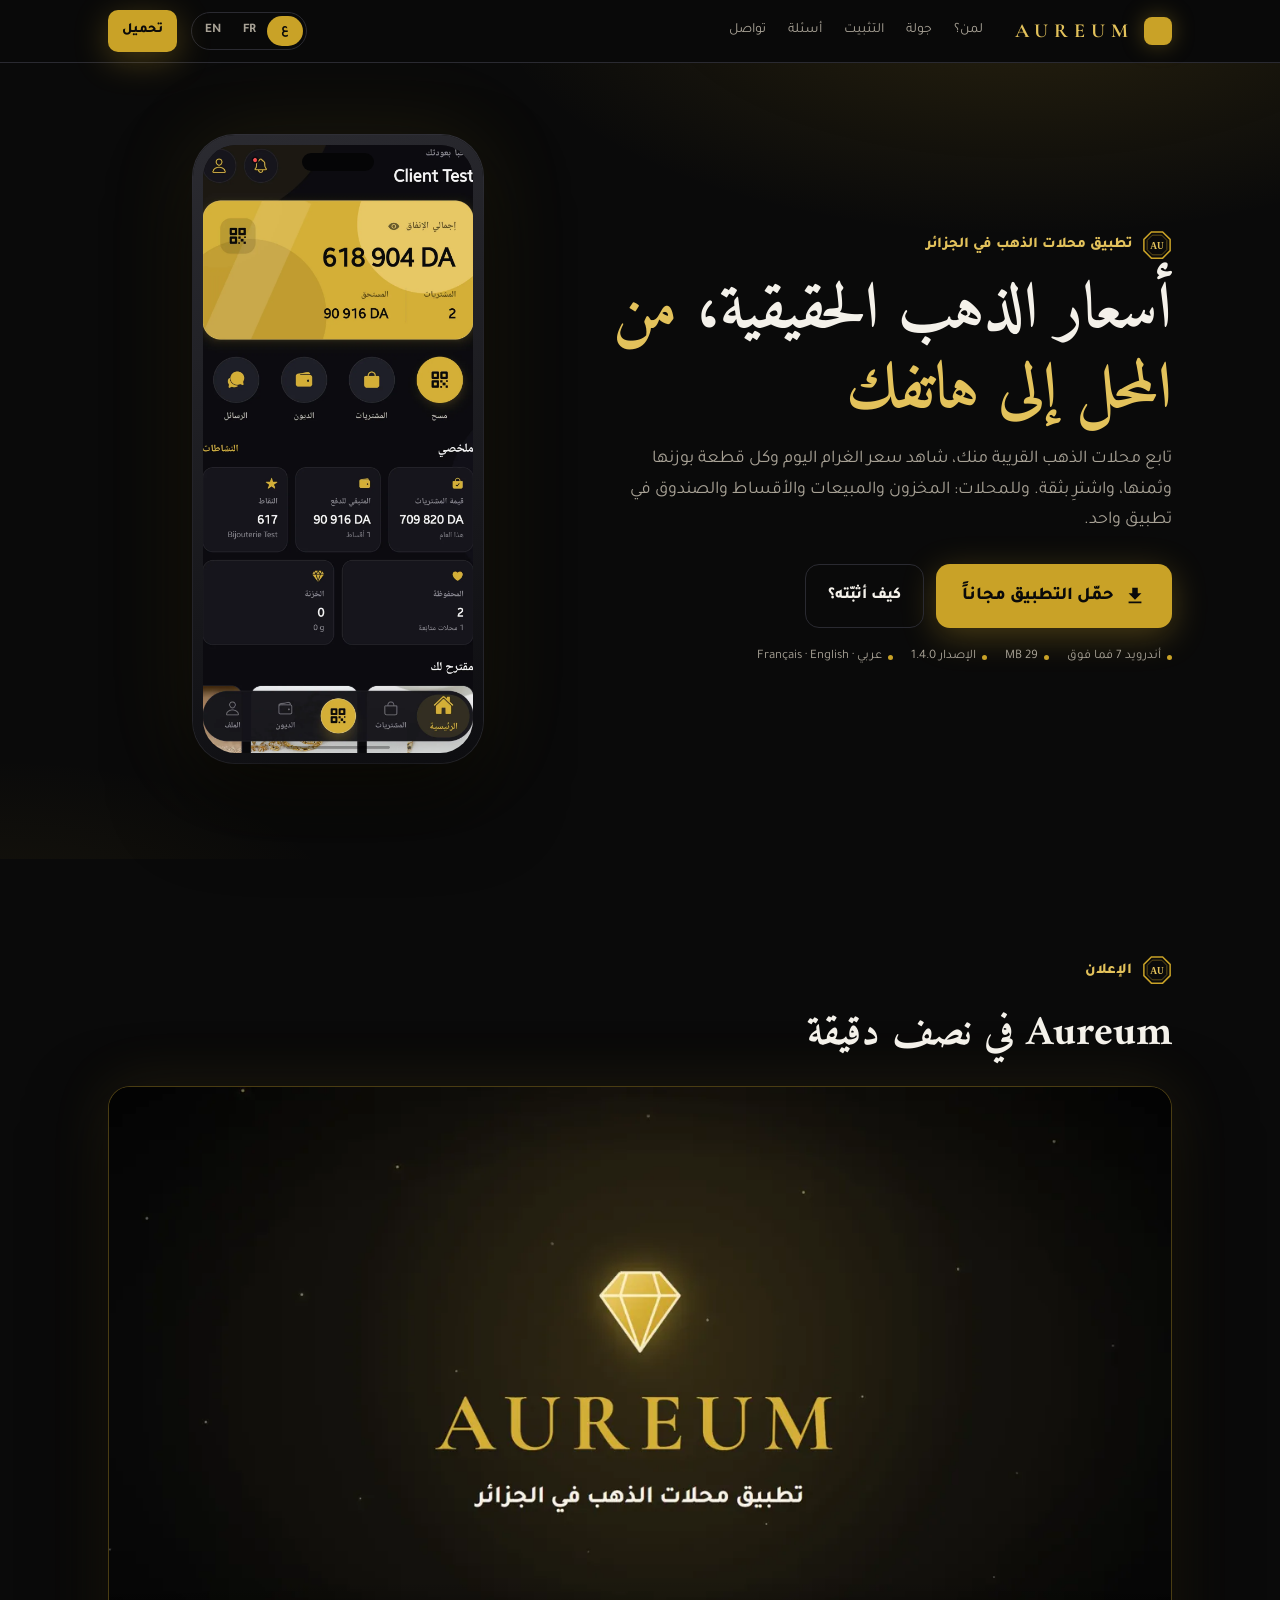
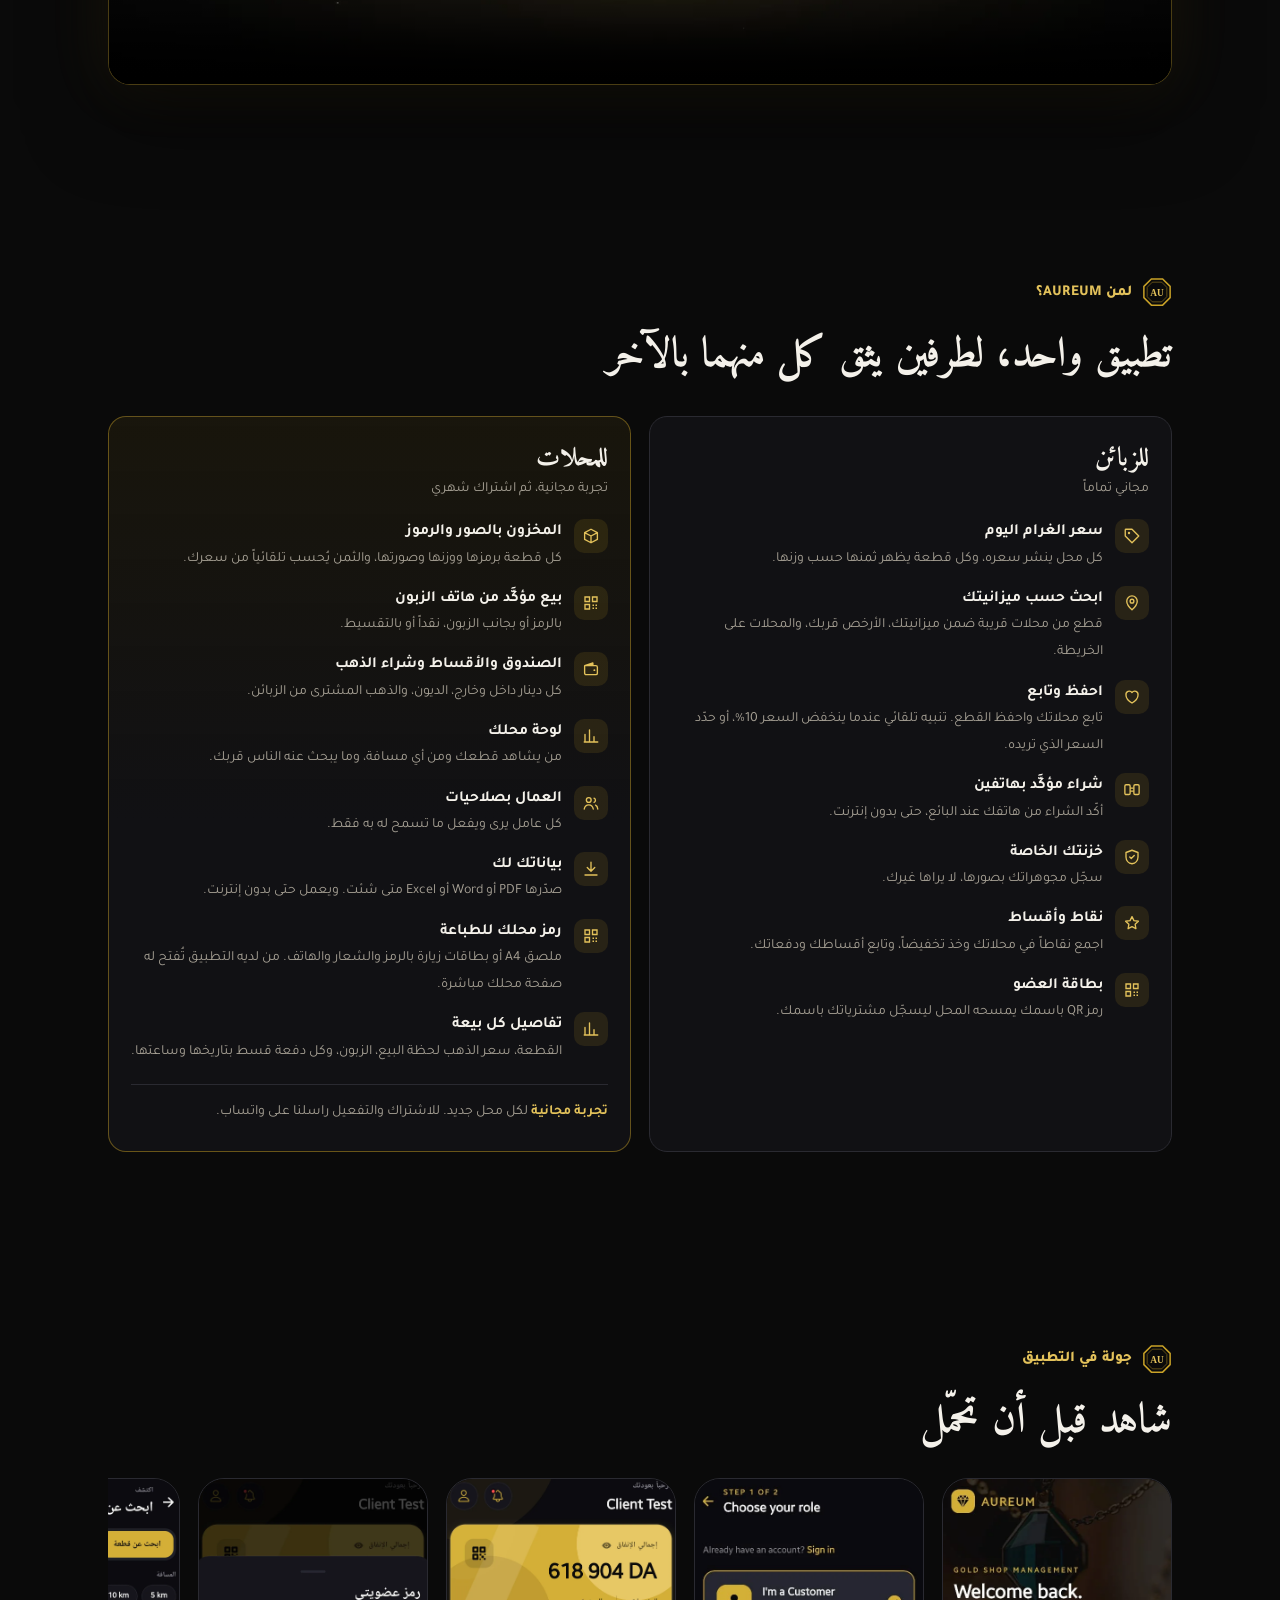
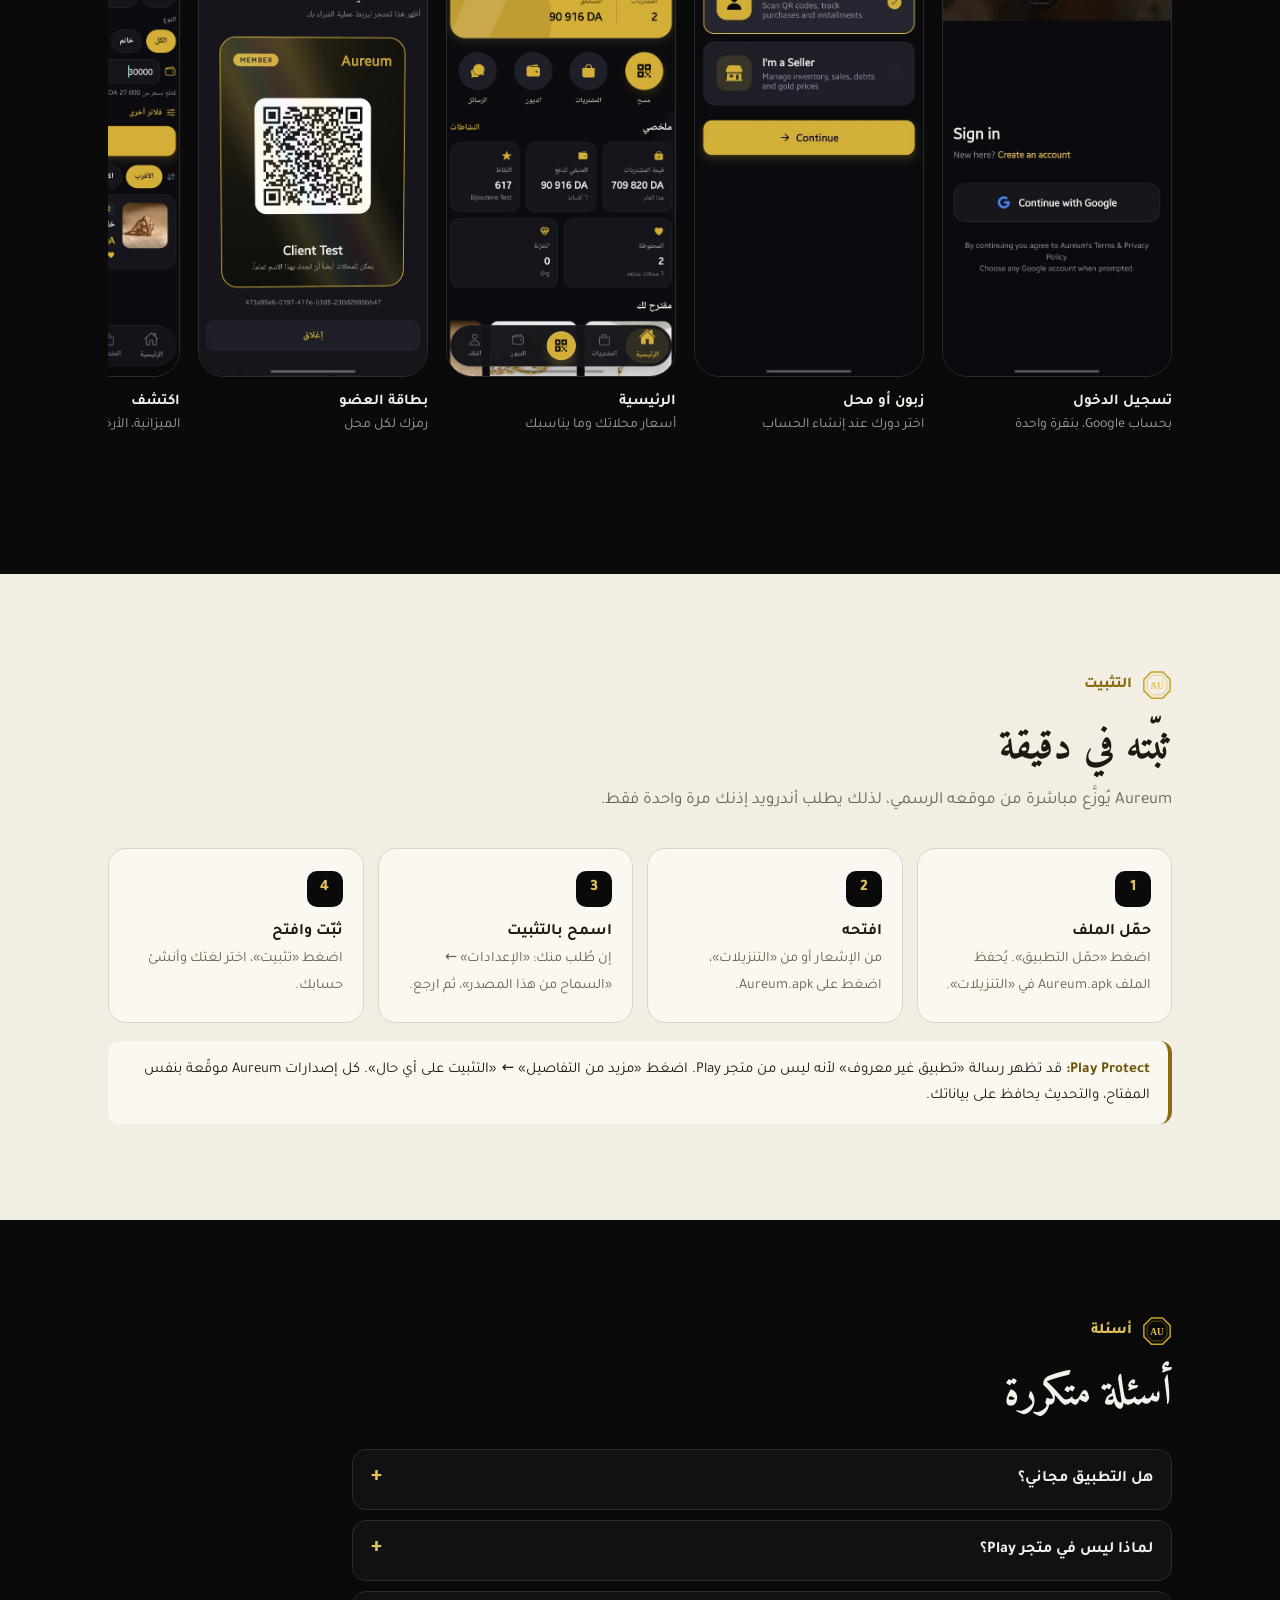
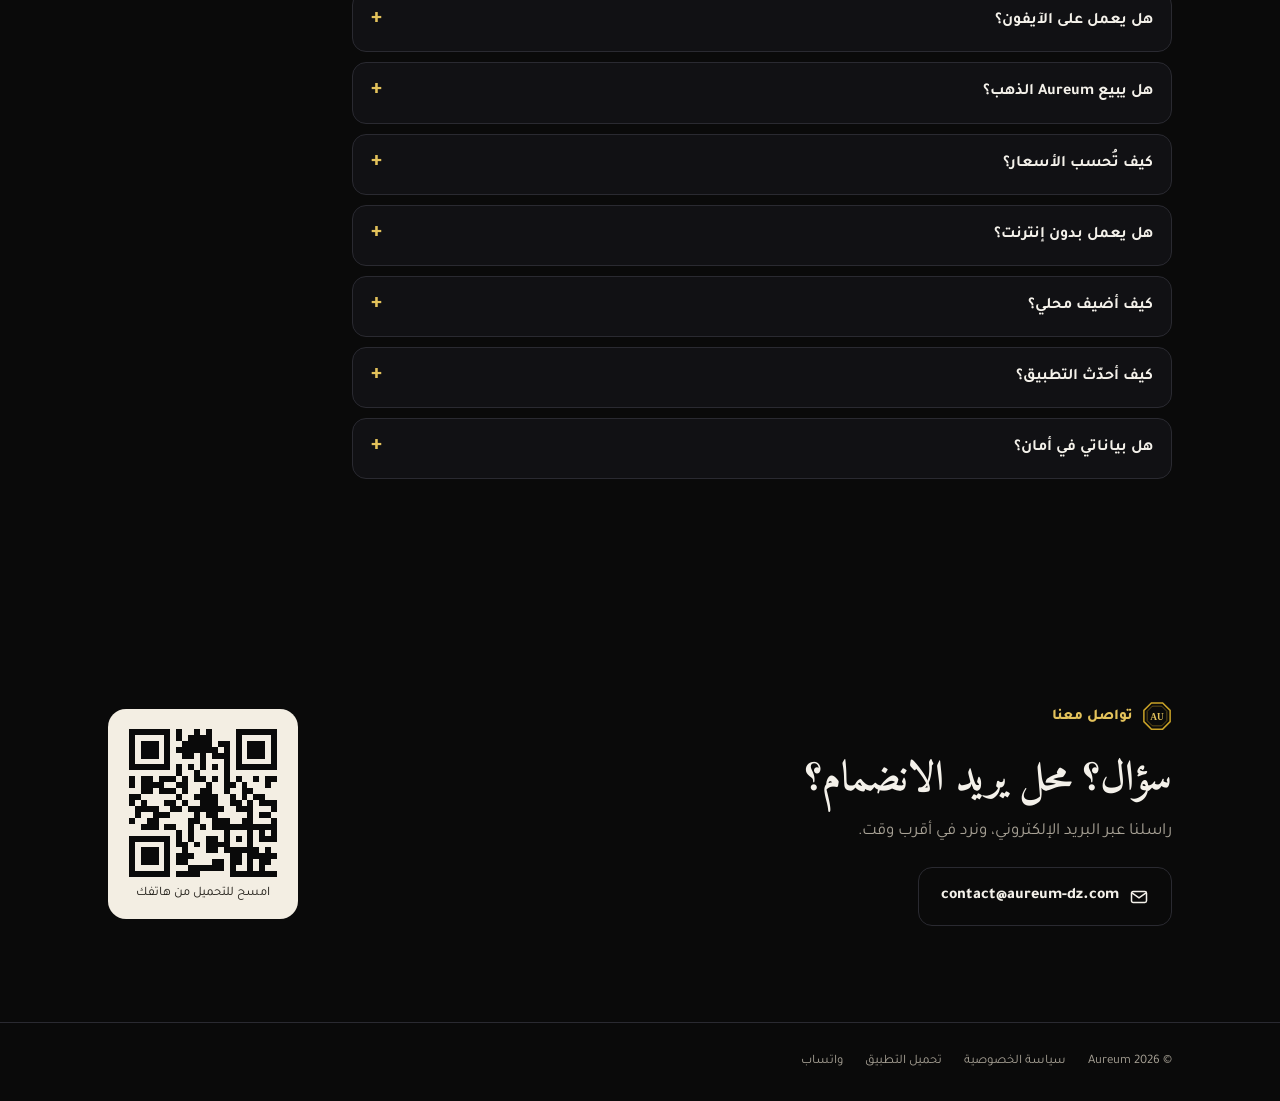
==== commit 58082954: "Change contact lead text to email only Updated contact lead text to specify email communication inst" ====
--- a/index.html
+++ b/index.html
@@ -208,9 +208,8 @@
         <div>
           <span class="kicker"><svg class="stamp"><use href="#stamp"/></svg><span data-i18n="ct.kicker">تواصل معنا</span></span>
           <h2 data-i18n="ct.title">سؤال؟ محل يريد الانضمام؟</h2>
-          <p class="lead" data-i18n="ct.lead">راسلنا على واتساب أو بالبريد، ونرد في أقرب وقت.</p>
+          <p class="lead" data-i18n="ct.lead">راسلنا عبر البريد الإلكتروني، ونرد في أقرب وقت.</p>
           <div class="row">
-            <a class="btn btn-wa" href="https://wa.me/213558445754" target="_blank" rel="noopener"><svg width="22" height="22"><use href="#i-wa"/></svg><span dir="ltr">+213 558 44 57 54</span></a>
             <a class="btn btn-line" href="mailto:contact@aureum-dz.com"><svg width="20" height="20"><use href="#i-mail"/></svg><span dir="ltr">contact@aureum-dz.com</span></a>
           </div>
         </div>
@@ -234,7 +233,6 @@
     <a href="privacy.html" data-i18n="ft.privacy">سياسة الخصوصية</a>
     <a href="https://github.com/Aureum-dz/aureum-dz.github.io/releases/latest/download/Aureum.apk" data-i18n="ft.download">تحميل التطبيق</a>
     <a href="https://wa.me/213558445754" target="_blank" rel="noopener" data-i18n="ft.wa">واتساب</a>
-  </div>
 </footer>
 
 <script>
@@ -301,7 +299,7 @@
     'q8': 'Comment mettre à jour ?', 'a8': 'L’application vous prévient quand une nouvelle version sort. Téléchargez-la ici et installez-la par-dessus l’ancienne : vos données restent.',
     'q9': 'Mes données sont-elles en sécurité ?', 'a9': 'Nous ne vendons pas vos données et n’affichons aucune publicité. Lisez la <a href="privacy.html">politique de confidentialité</a>.',
     'ct.kicker': 'Contact', 'ct.title': 'Une question ? Une bijouterie qui veut nous rejoindre ?',
-    'ct.lead': 'Écrivez-nous sur WhatsApp ou par e-mail, nous répondons au plus vite.', 'ct.qr': 'Scannez pour télécharger sur votre téléphone',
+    'ct.lead': 'Écrivez-nous par e-mail, nous répondons au plus vite.', 'ct.qr': 'Scannez pour télécharger sur votre téléphone',
     'ft.privacy': 'Confidentialité', 'ft.download': 'Télécharger', 'ft.wa': 'WhatsApp',
     'c7.b': 'Carte de membre', 'c7.s': 'Un QR à votre nom que la bijouterie scanne pour enregistrer vos achats.', 's7.b': 'Le QR de votre bijouterie à imprimer', 's7.s': 'Affiche A4 ou cartes de visite avec le QR, le logo et le téléphone. Avec l’application, il ouvre directement votre page.', 's8.b': 'Le détail de chaque vente', 's8.s': 'La pièce, le prix de l’or au moment de la vente, le client, et chaque versement avec sa date et son heure.', 't1b.b': 'Carte de membre', 't1b.s': 'Votre code pour chaque bijouterie', 't3b.b': 'Les pièces', 't3b.s': 'Retournez une pièce pour voir son poids et ses détails', 't6b.b': 'Détail d’une vente', 't6b.s': 'Chaque versement, date et heure', 't7b.b': 'QR de la bijouterie', 't7b.s': 'Affiche ou cartes de visite à imprimer',
     'ad.kicker': 'La publicité', 'ad.title': 'Aureum en 30 secondes',
@@ -363,7 +361,7 @@
     'q8': 'How do I update?', 'a8': 'The app tells you when a new version is out. Download it here and install it over the old one: your data stays.',
     'q9': 'Is my data safe?', 'a9': 'We don’t sell your data and show no ads. Read the <a href="privacy.html">privacy policy</a>.',
     'ct.kicker': 'Contact', 'ct.title': 'A question? A shop that wants to join?',
-    'ct.lead': 'Message us on WhatsApp or by email; we reply as soon as we can.', 'ct.qr': 'Scan to download on your phone',
+    'ct.lead': 'Email us and we will reply as soon as we can.', 'ct.qr': 'Scan to download on your phone',
     'ft.privacy': 'Privacy', 'ft.download': 'Download', 'ft.wa': 'WhatsApp',
     'c7.b': 'Member card', 'c7.s': 'A QR with your name that shops scan to record your purchases.', 's7.b': 'Your shop QR, printed', 's7.s': 'An A4 poster or visit cards with the QR, logo and phone. With the app, it opens your shop page directly.', 's8.b': 'Every sale in detail', 's8.s': 'The piece, the gold price at that moment, the customer, and every instalment with its date and time.', 't1b.b': 'Member card', 't1b.s': 'Your code for every shop', 't3b.b': 'Pieces', 't3b.s': 'Flip a piece to see its weight and details', 't6b.b': 'Sale details', 't6b.s': 'Every payment, date and time', 't7b.b': 'Shop QR', 't7b.s': 'Poster or visit cards to print',
     'ad.kicker': 'The ad', 'ad.title': 'Aureum in 30 seconds',
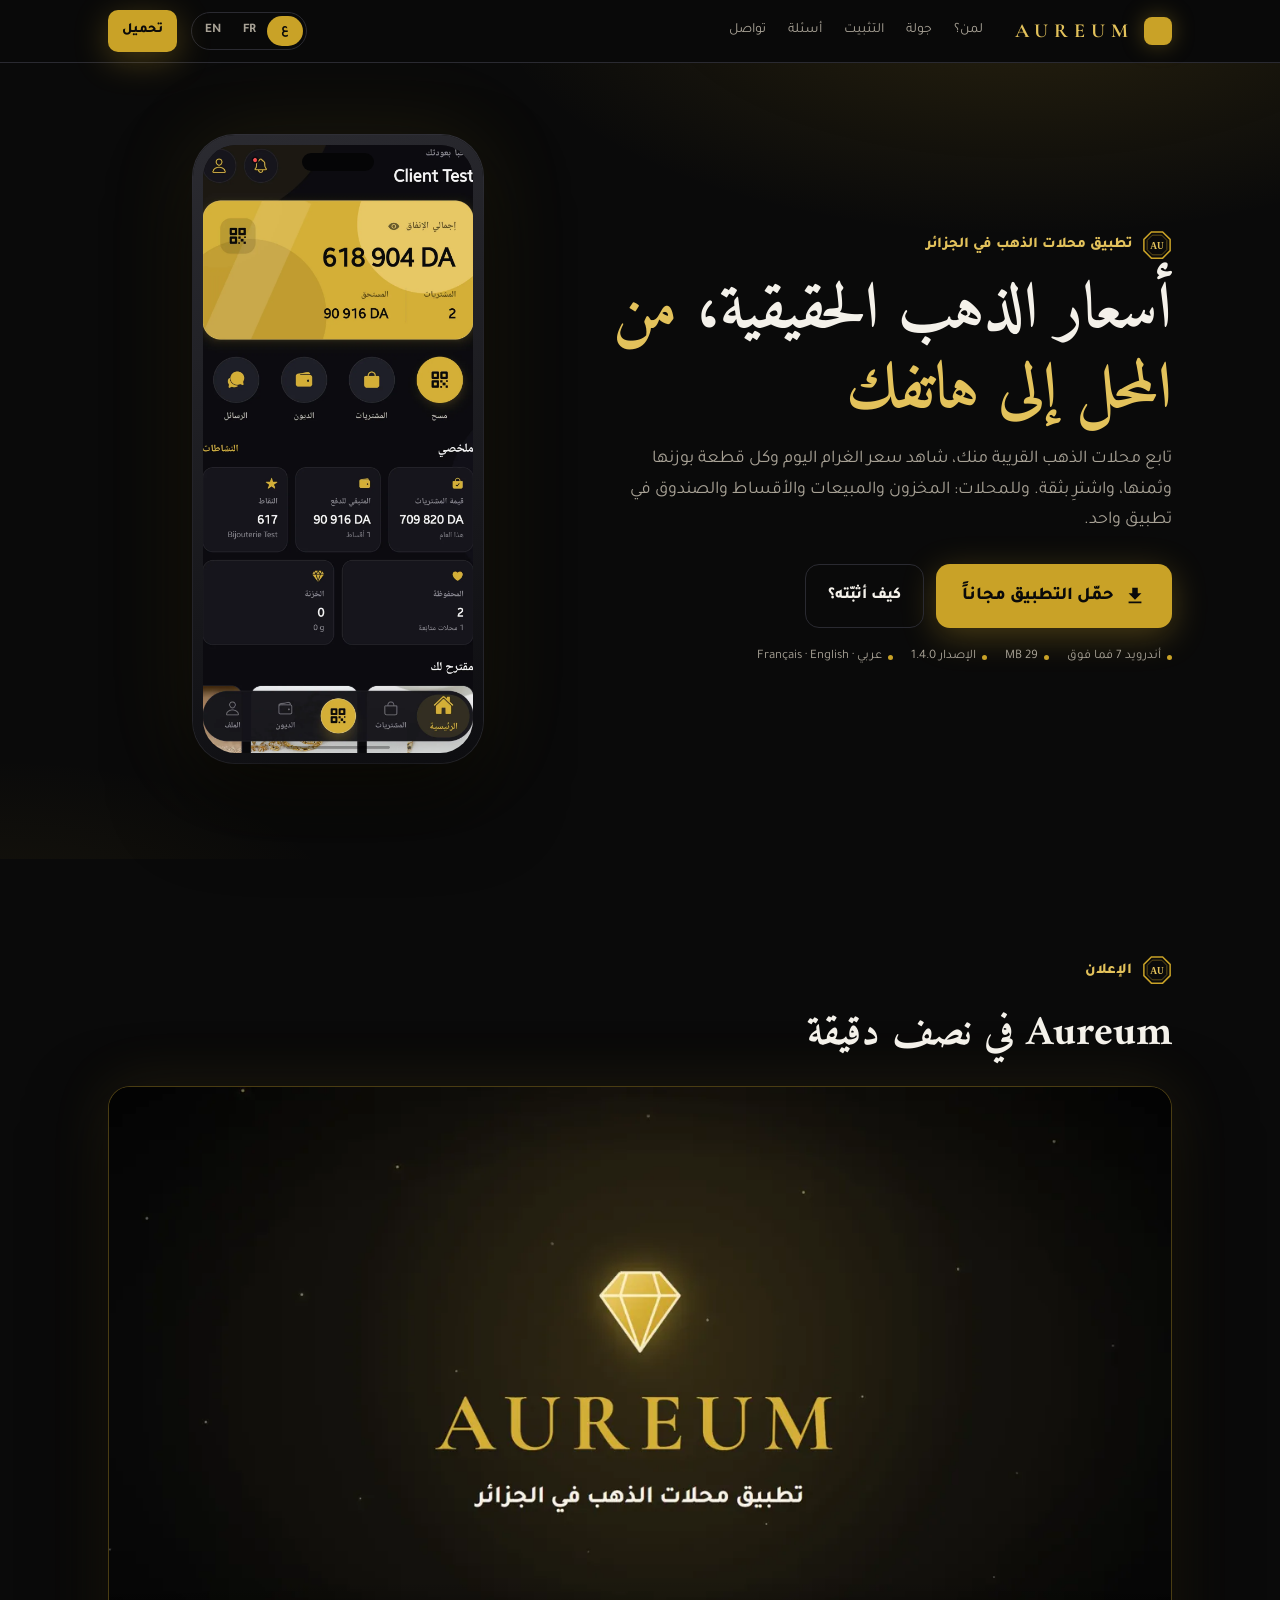
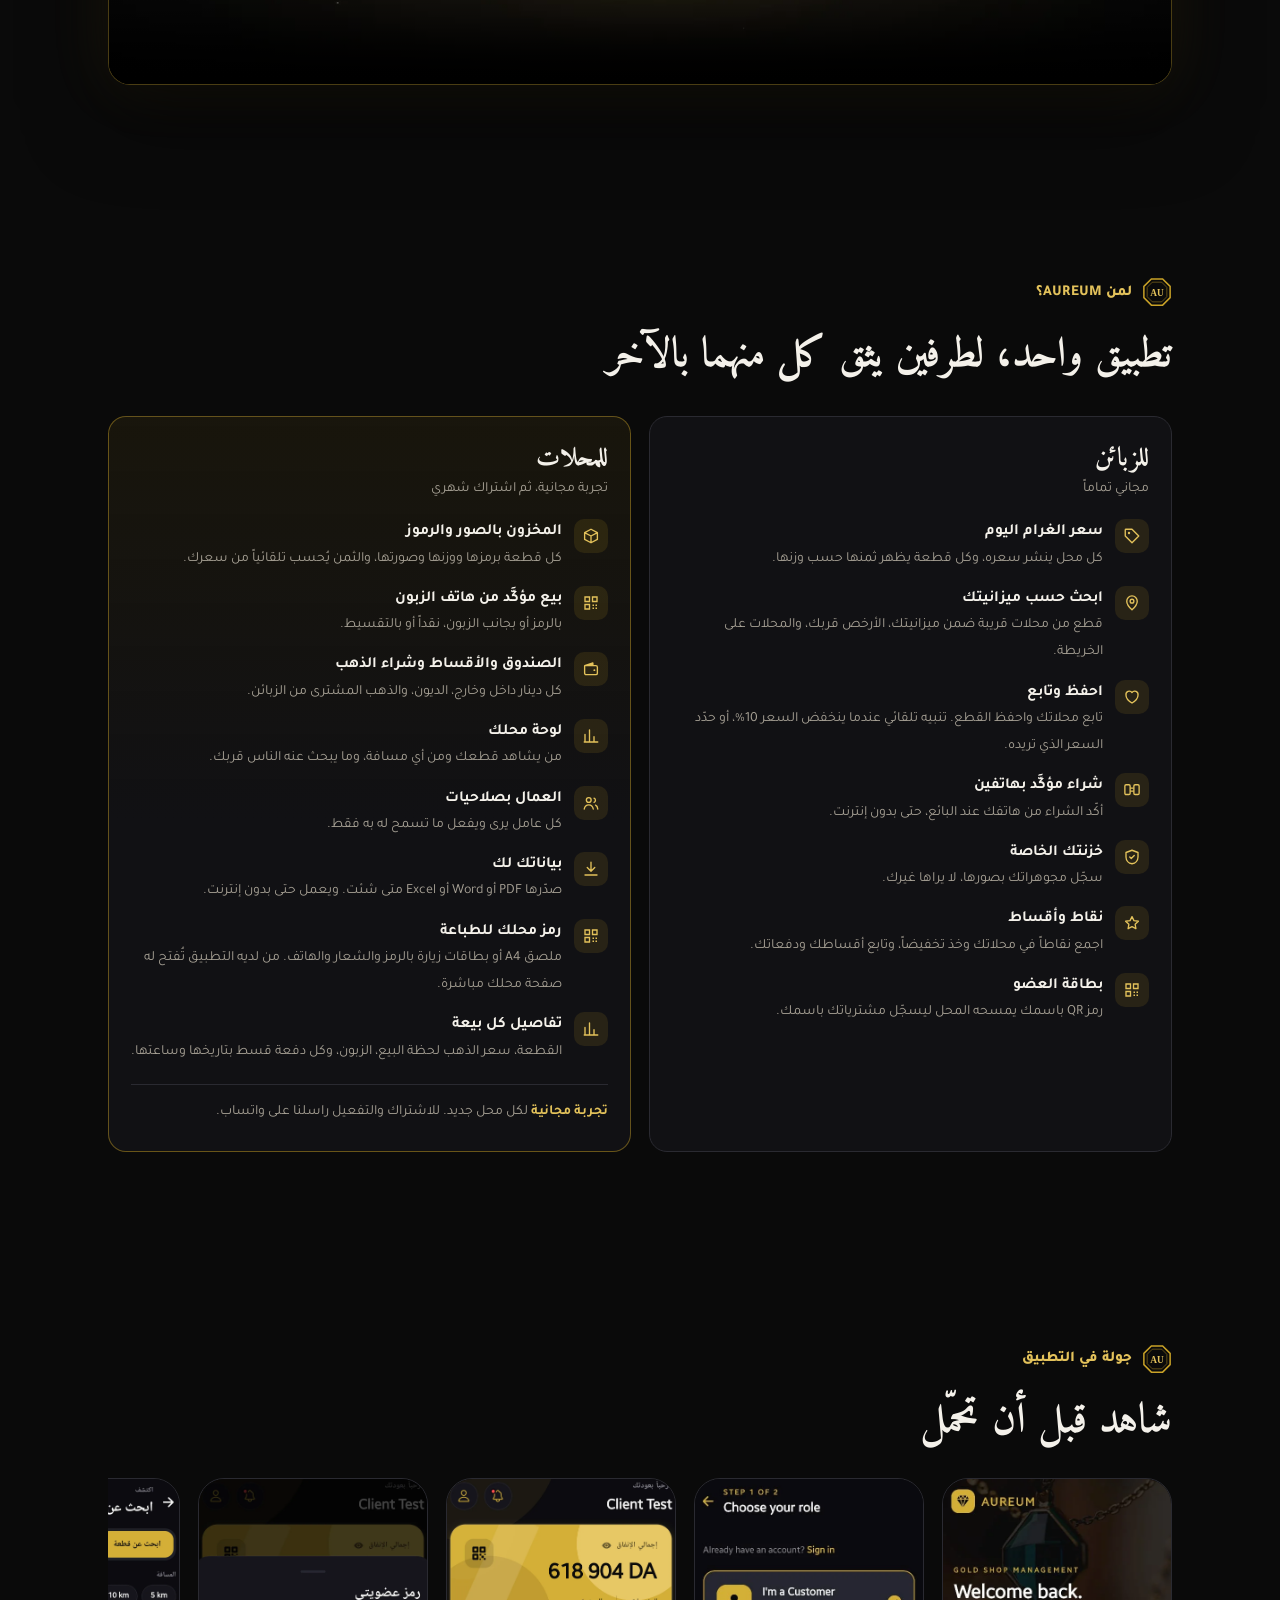
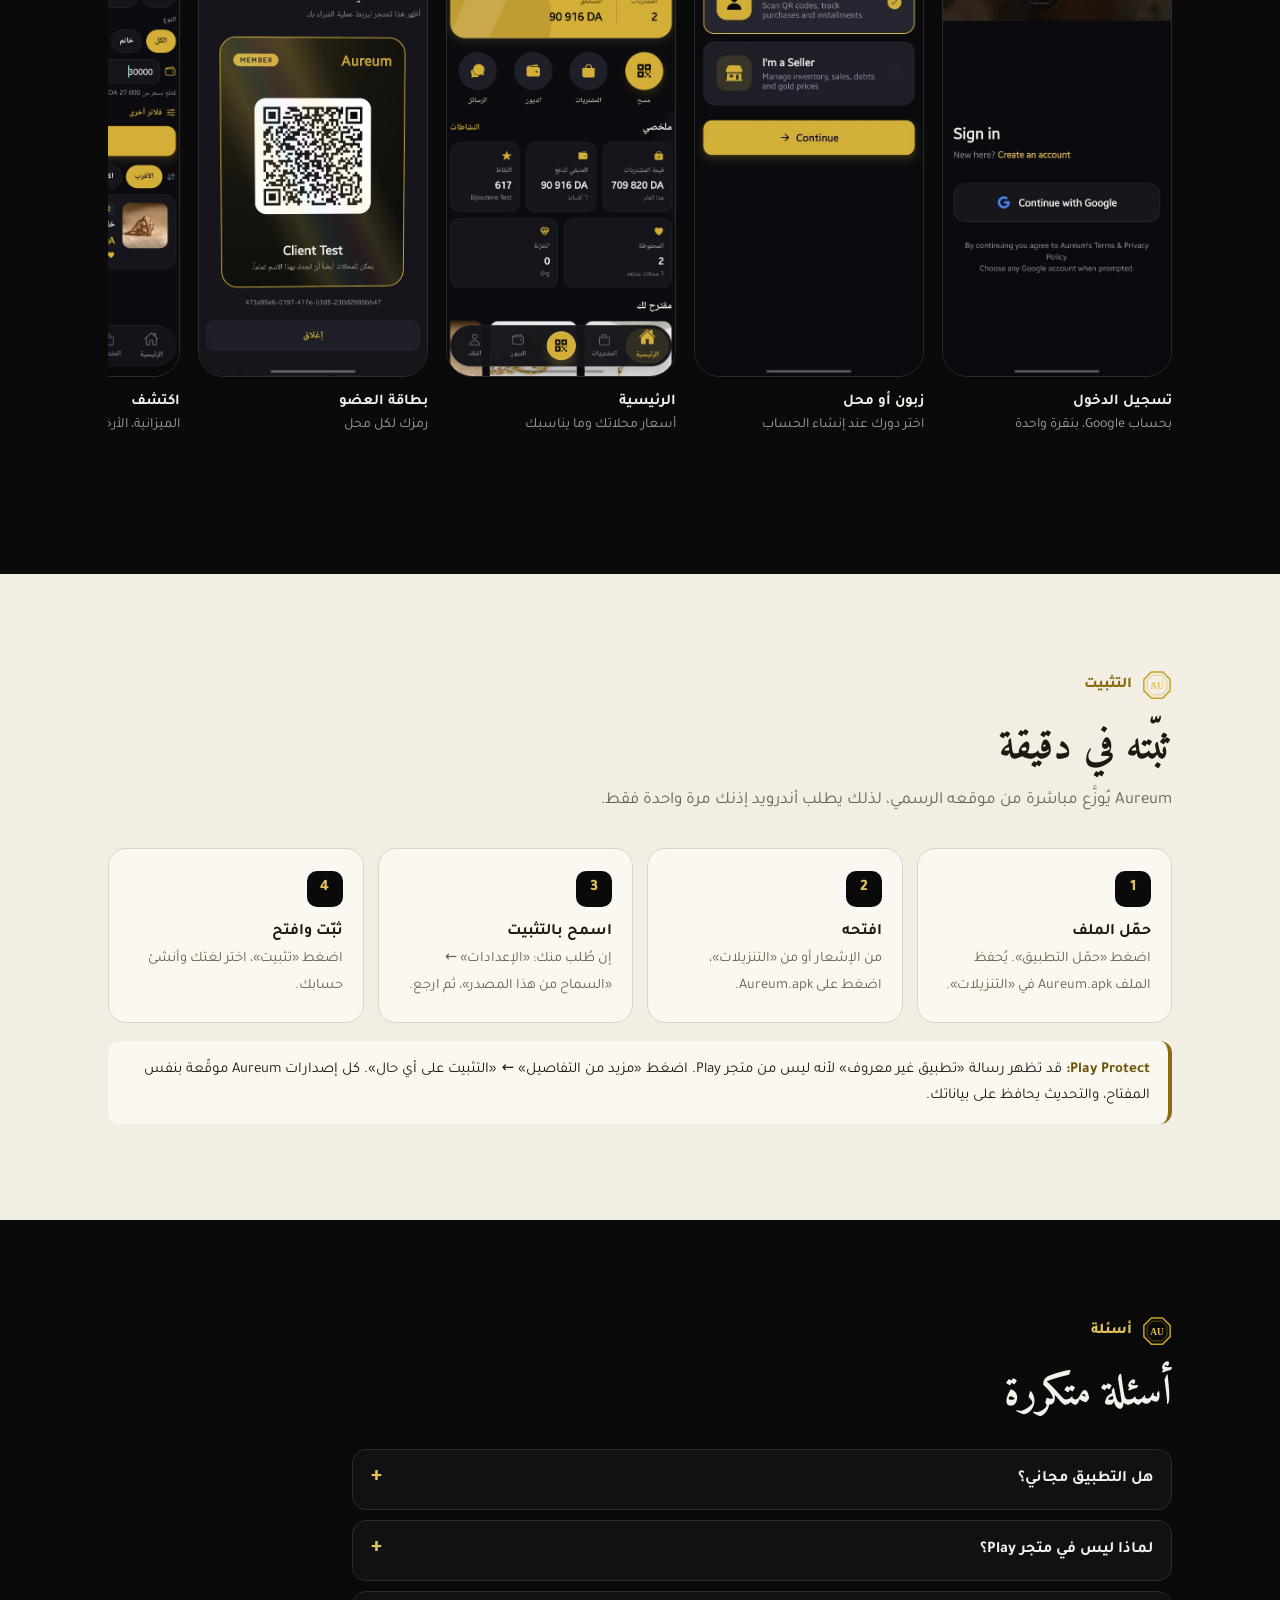
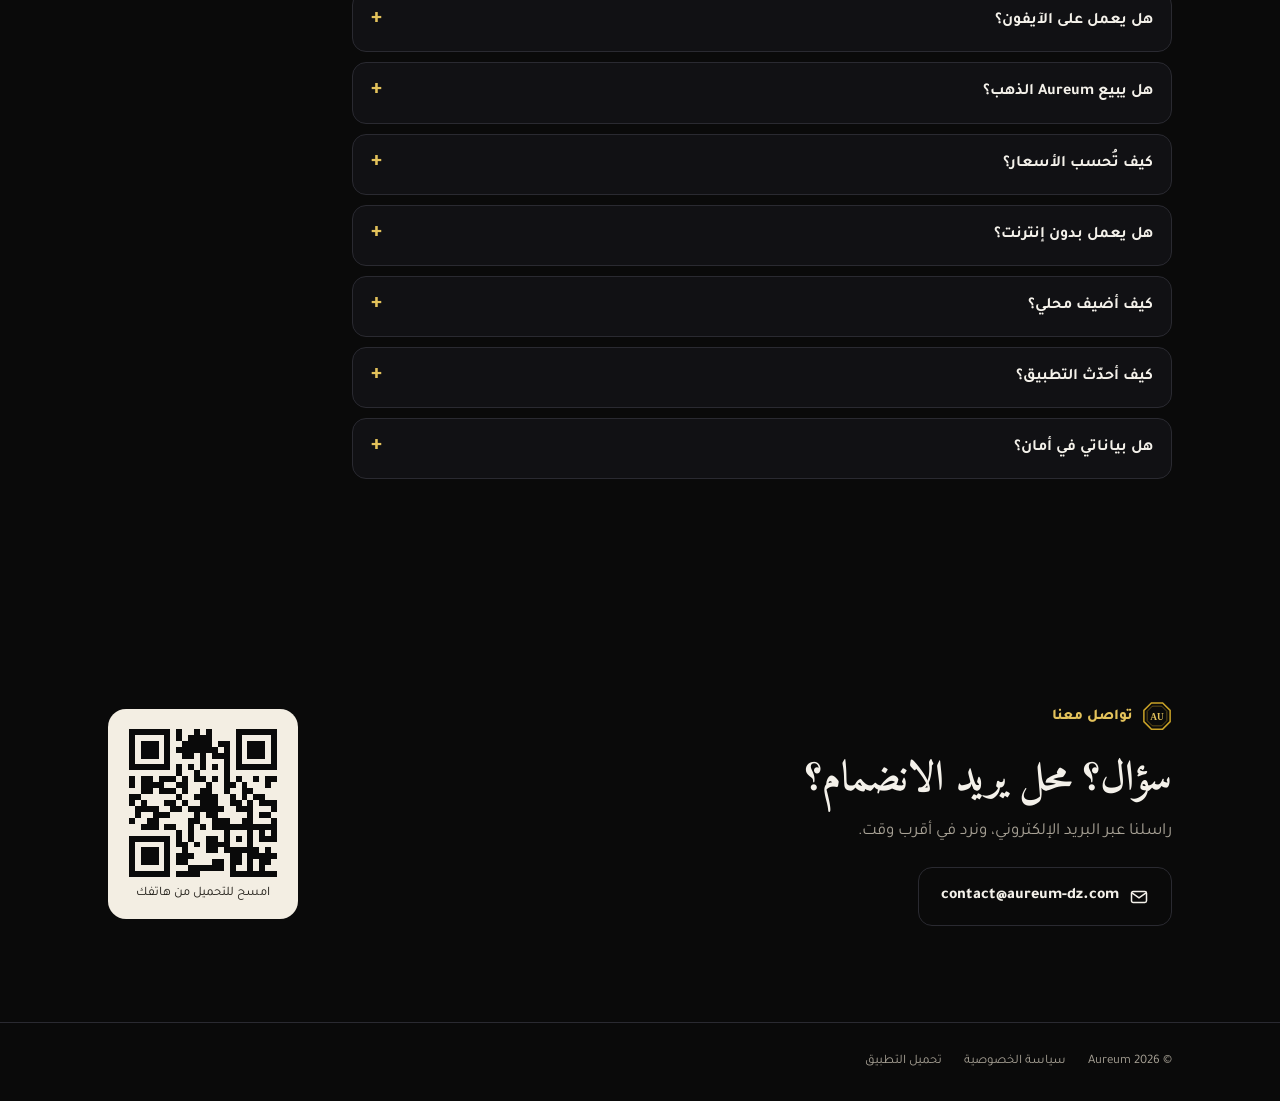
==== commit 23aa1a90: "Remove WhatsApp link from index.html footer Removed WhatsApp link from the footer." ====
--- a/index.html
+++ b/index.html
@@ -232,7 +232,6 @@
     <span>© 2026 Aureum</span>
     <a href="privacy.html" data-i18n="ft.privacy">سياسة الخصوصية</a>
     <a href="https://github.com/Aureum-dz/aureum-dz.github.io/releases/latest/download/Aureum.apk" data-i18n="ft.download">تحميل التطبيق</a>
-    <a href="https://wa.me/213558445754" target="_blank" rel="noopener" data-i18n="ft.wa">واتساب</a>
 </footer>
 
 <script>
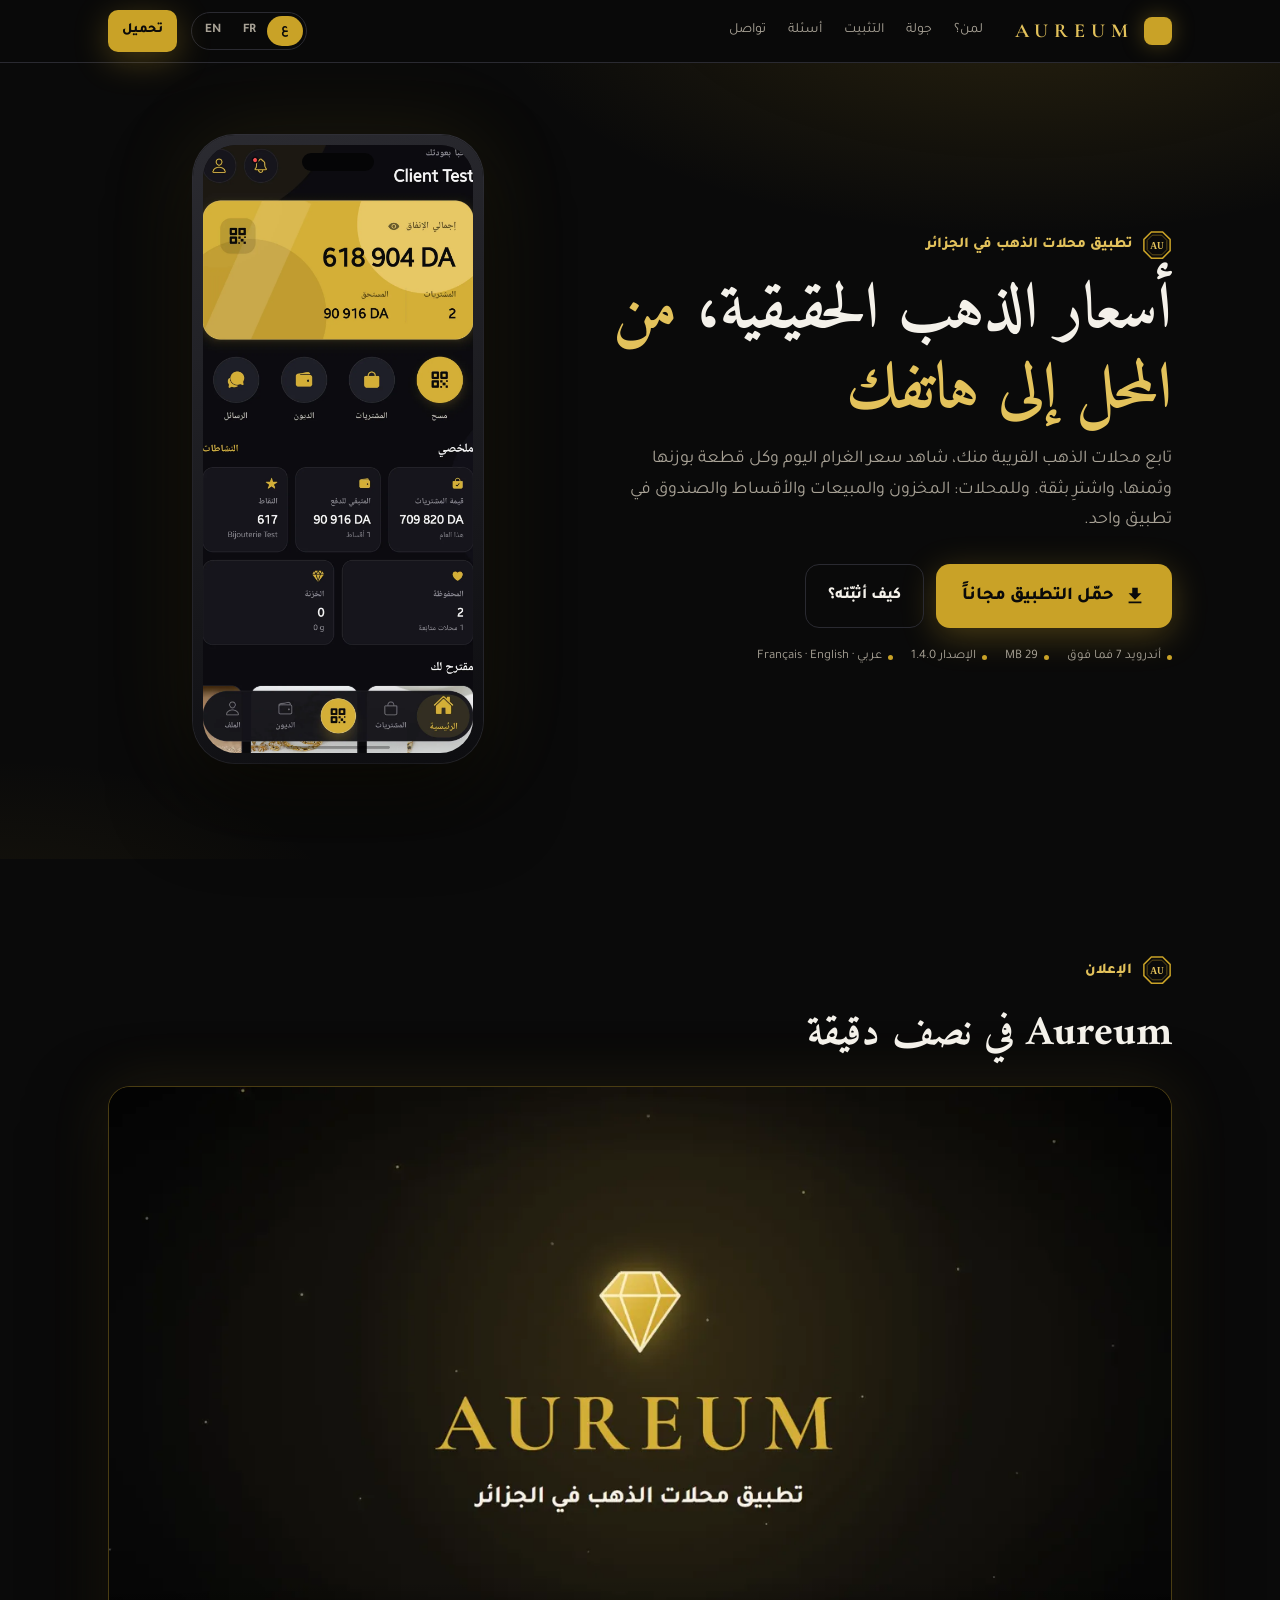
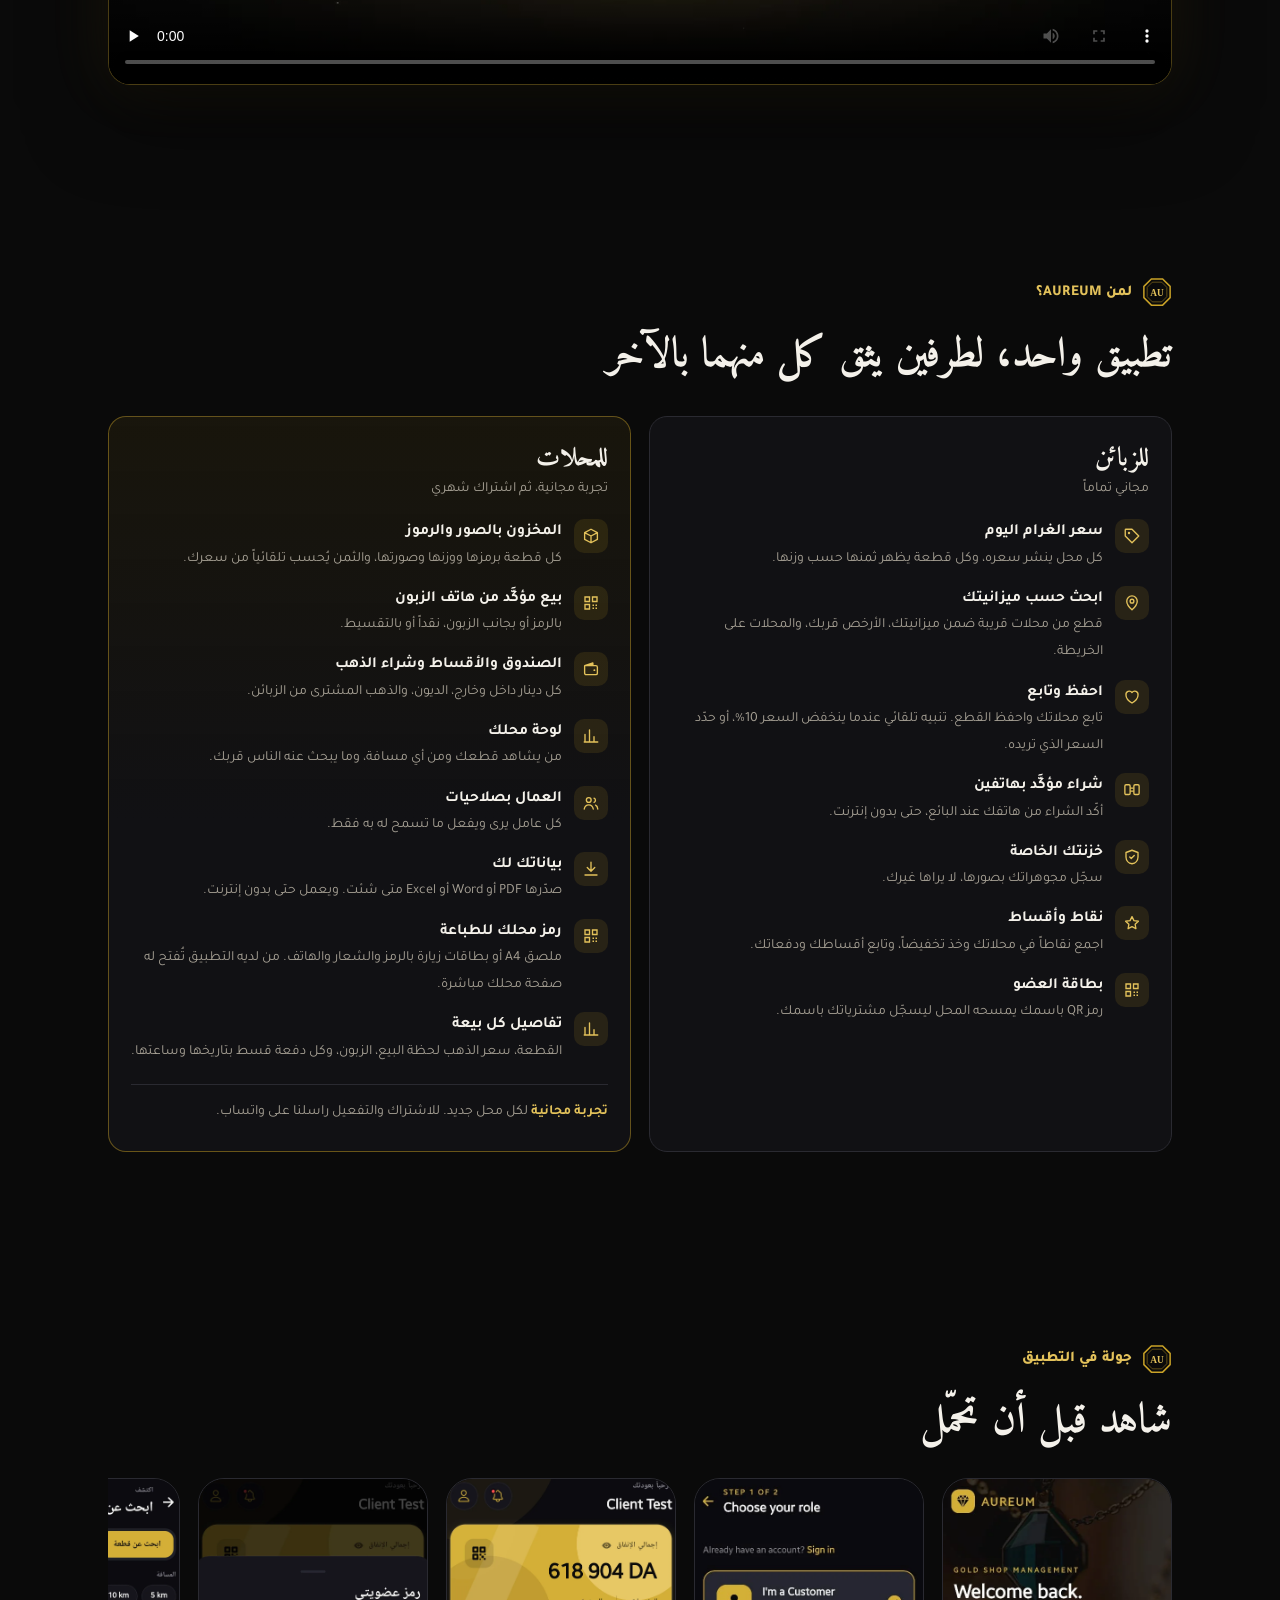
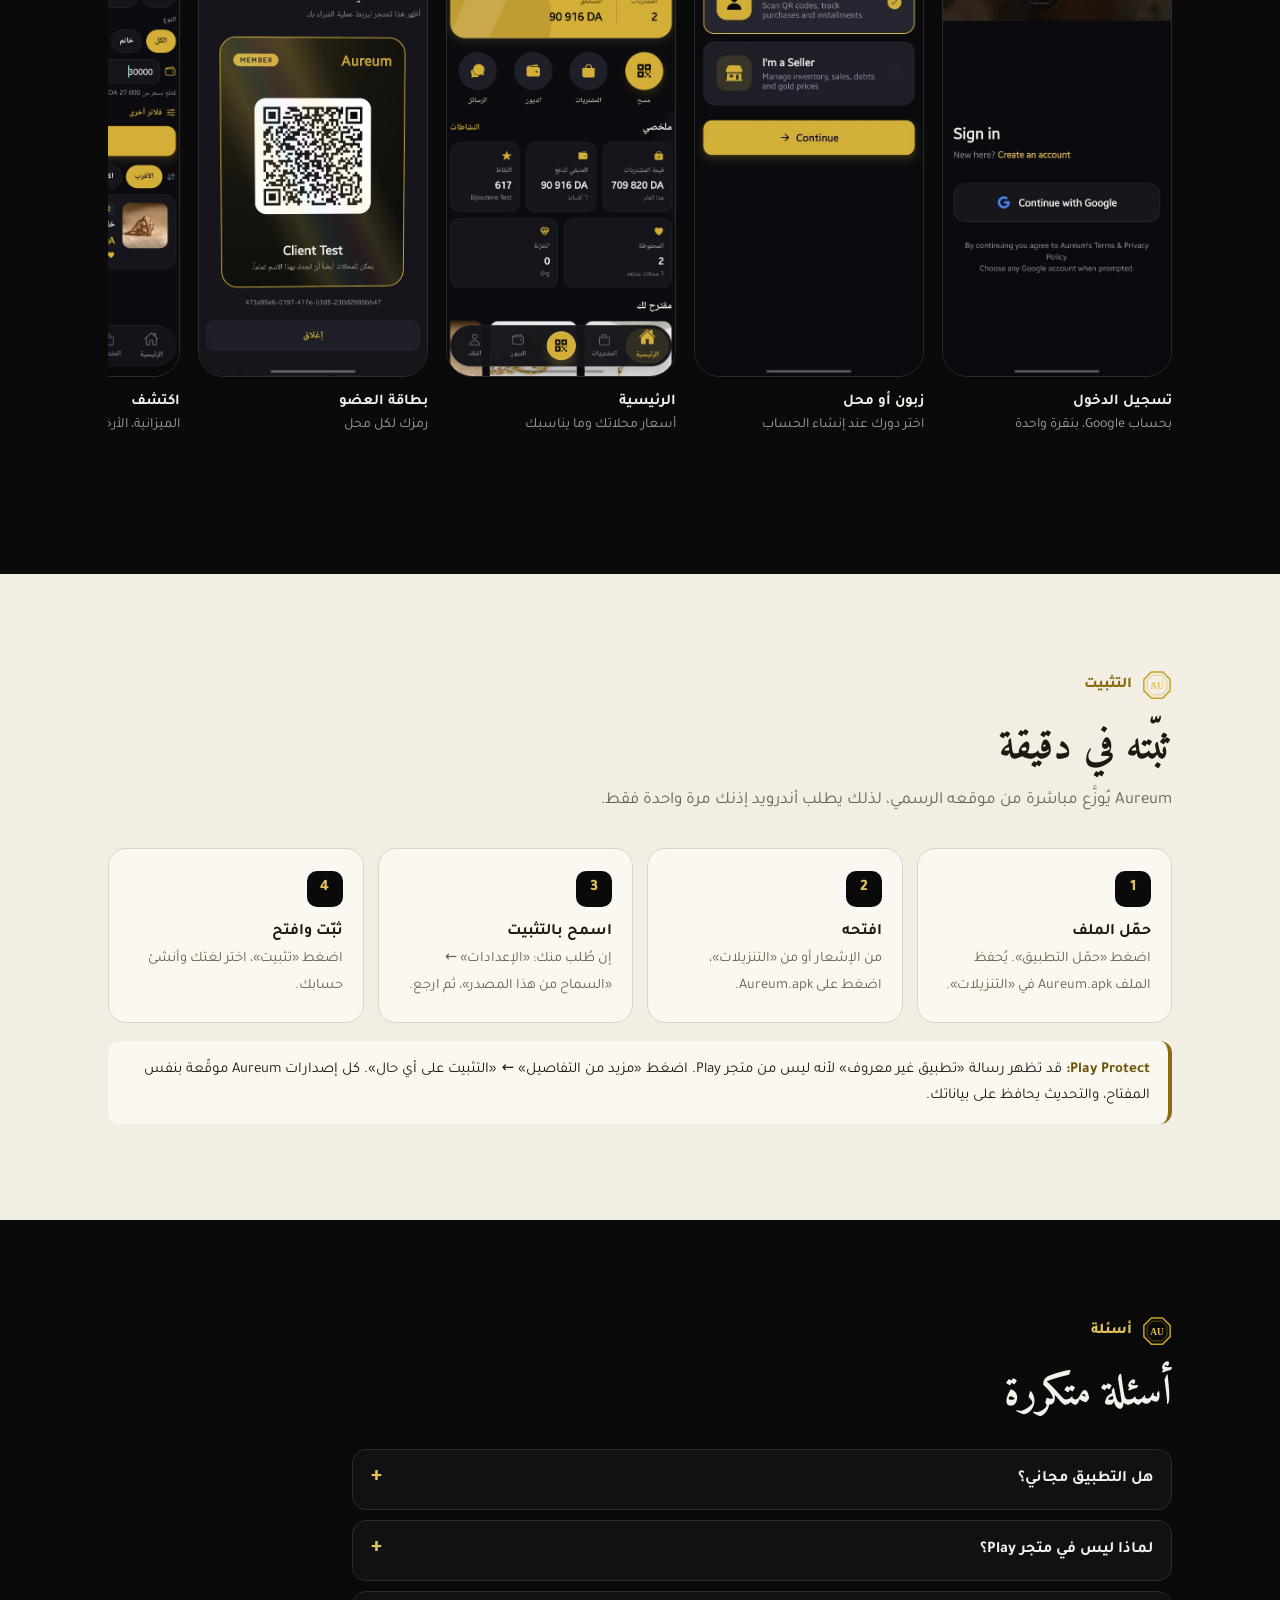
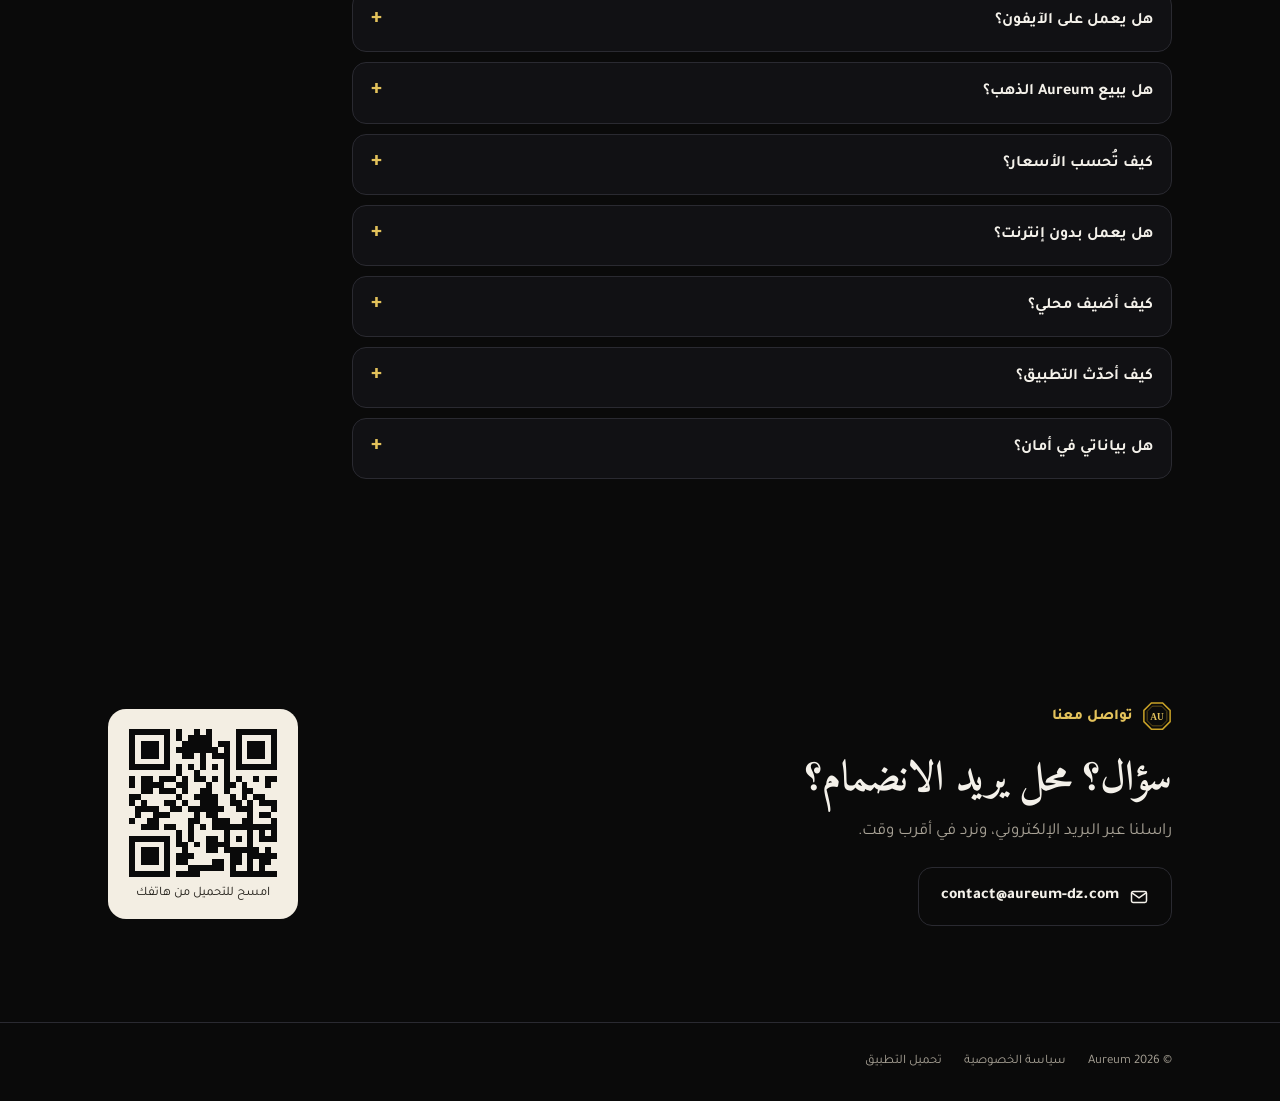
==== commit 39dffe50: "Change support contact from WhatsApp to email Updated the support contact method in the FAQ section." ====
--- a/index.html
+++ b/index.html
@@ -195,7 +195,7 @@
         <details><summary data-i18n="q4">هل يبيع Aureum الذهب؟</summary><p data-i18n="a4">لا. المحلات هي التي تبيع وتحدد أسعارها؛ Aureum يربطك بها ويحفظ سجل مشترياتك.</p></details>
         <details><summary data-i18n="q5">كيف تُحسب الأسعار؟</summary><p data-i18n="a5">كل محل ينشر سعر الغرام لكل نوع وعيار، والتطبيق يضربه في وزن القطعة.</p></details>
         <details><summary data-i18n="q6">هل يعمل بدون إنترنت؟</summary><p data-i18n="a6">جزئياً: آخر الأسعار والمحلات التي تتابعها تبقى ظاهرة، وما يسجّله المحل دون اتصال يُرسَل تلقائياً عند عودة الإنترنت.</p></details>
-        <details><summary data-i18n="q7">كيف أضيف محلي؟</summary><p data-i18n="a7">حمّل التطبيق، أنشئ حساب «محل» واملأ معلوماته، ثم ابدأ تجربتك المجانية. وإن احتجت مساعدة راسلنا على واتساب.</p></details>
+        <details><summary data-i18n="q7">كيف أضيف محلي؟</summary><p data-i18n="a7">حمّل التطبيق، أنشئ حساب «محل» واملأ معلوماته، ثم ابدأ تجربتك المجانية. وإن احتجت مساعدة راسلنا على الايميل.</p></details>
         <details><summary data-i18n="q8">كيف أحدّث التطبيق؟</summary><p data-i18n="a8">يخبرك التطبيق عند صدور إصدار جديد. حمّله من هنا وثبّته فوق القديم؛ بياناتك تبقى كما هي.</p></details>
         <details><summary data-i18n="q9">هل بياناتي في أمان؟</summary><p data-i18n="a9">لا نبيع بياناتك ولا نعرض إعلانات. اقرأ <a href="privacy.html">سياسة الخصوصية</a>.</p></details>
       </div>
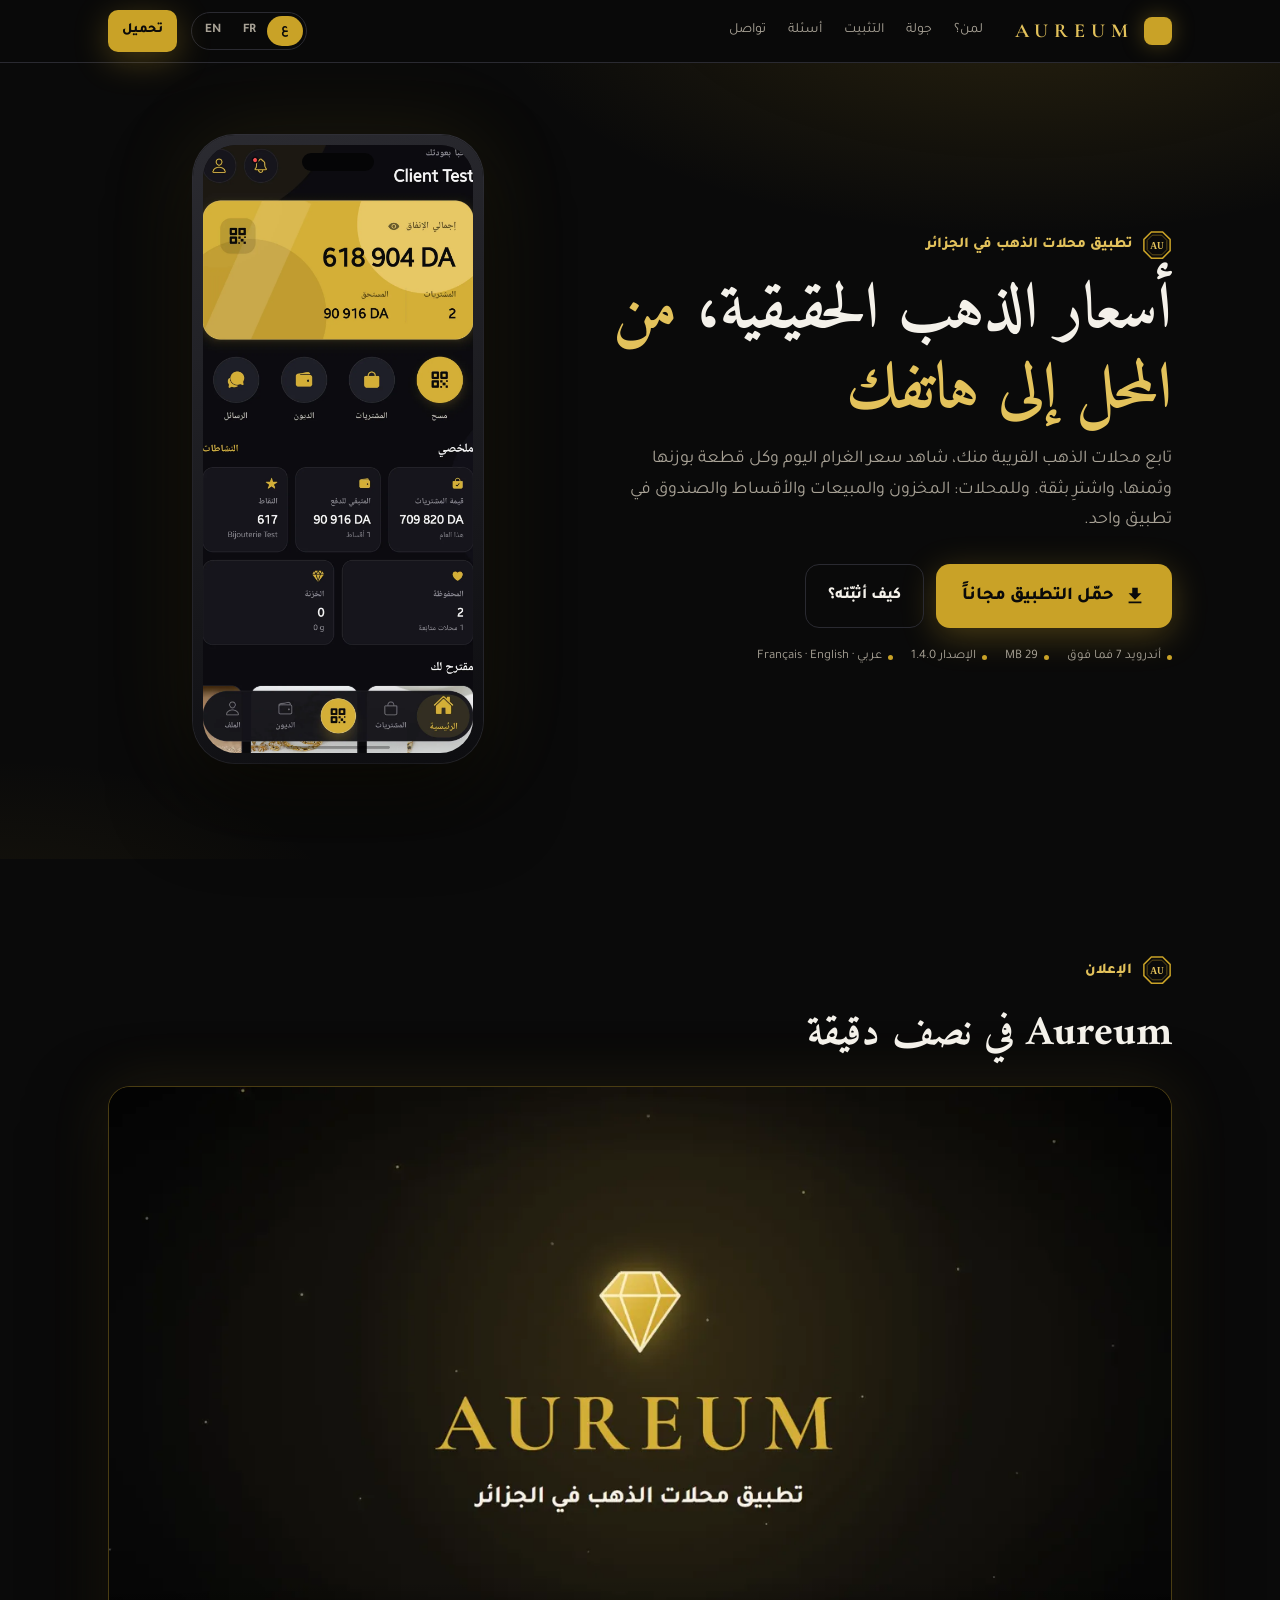
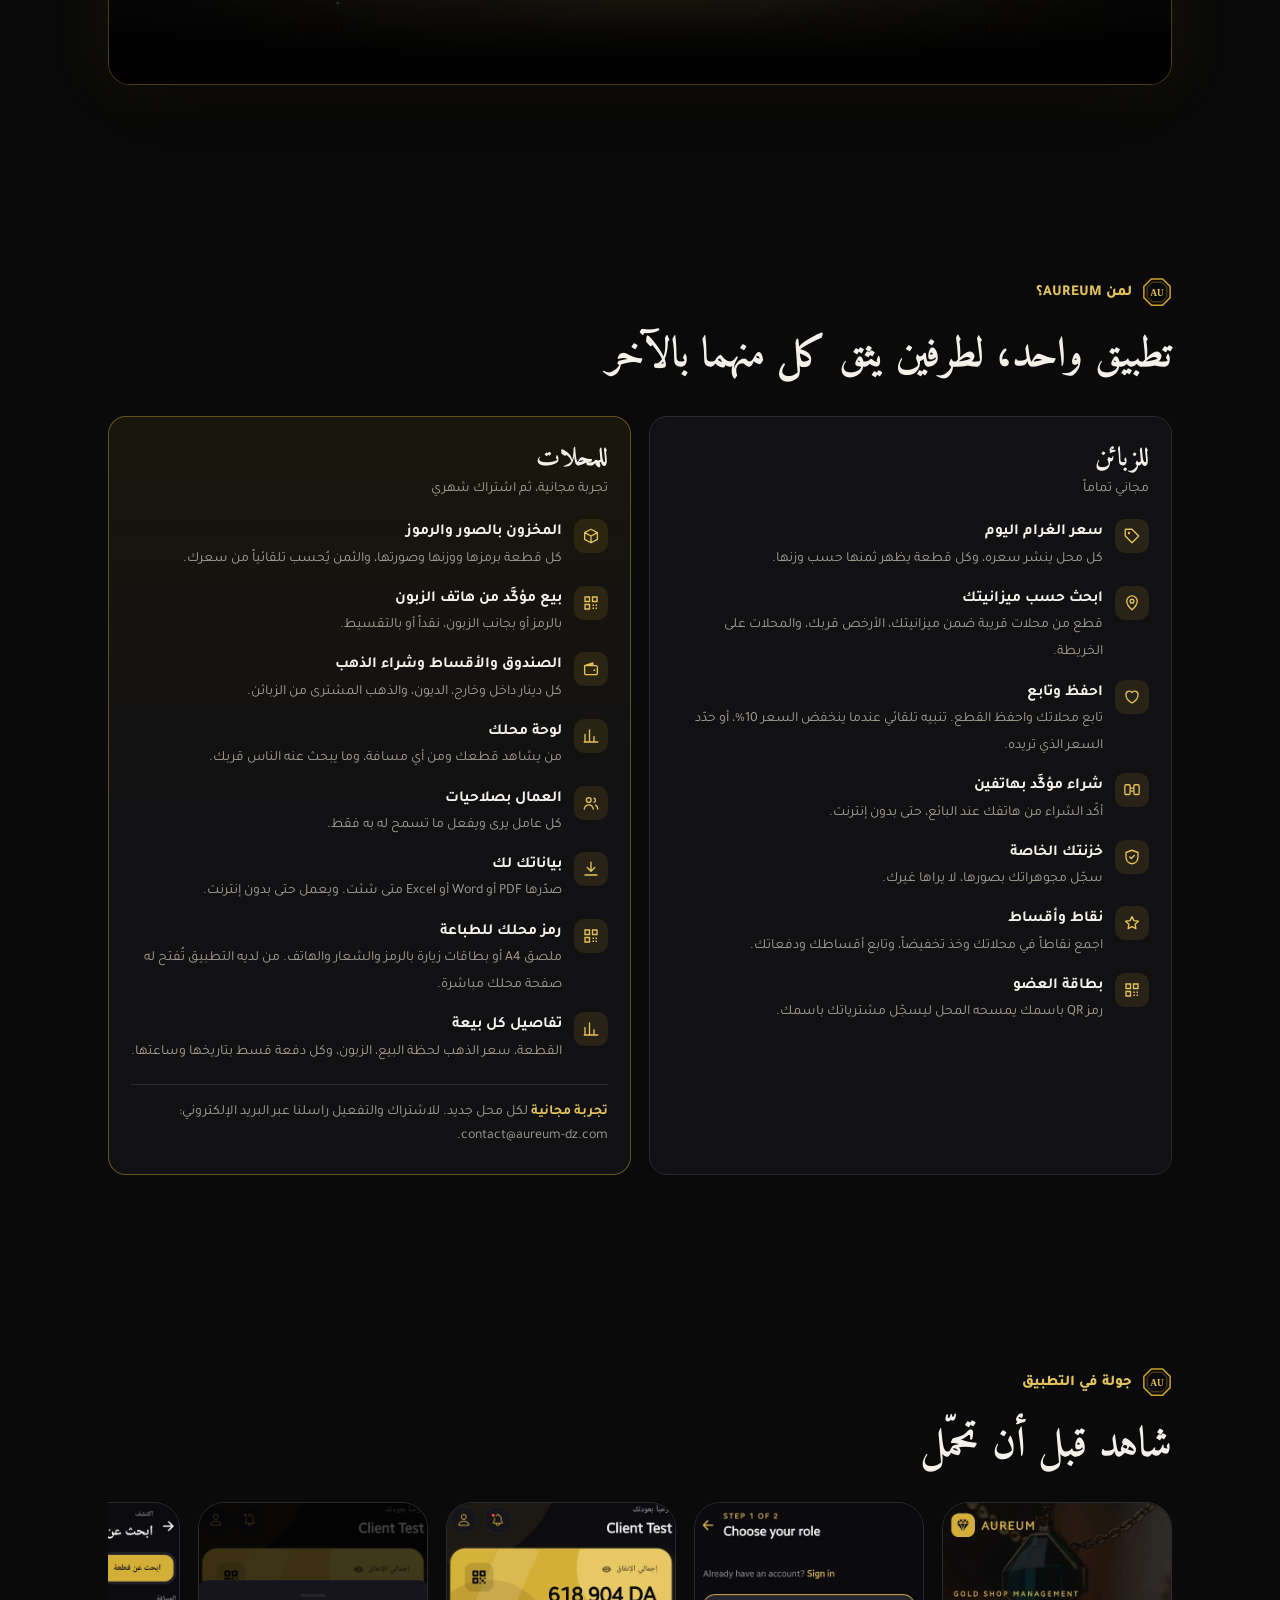
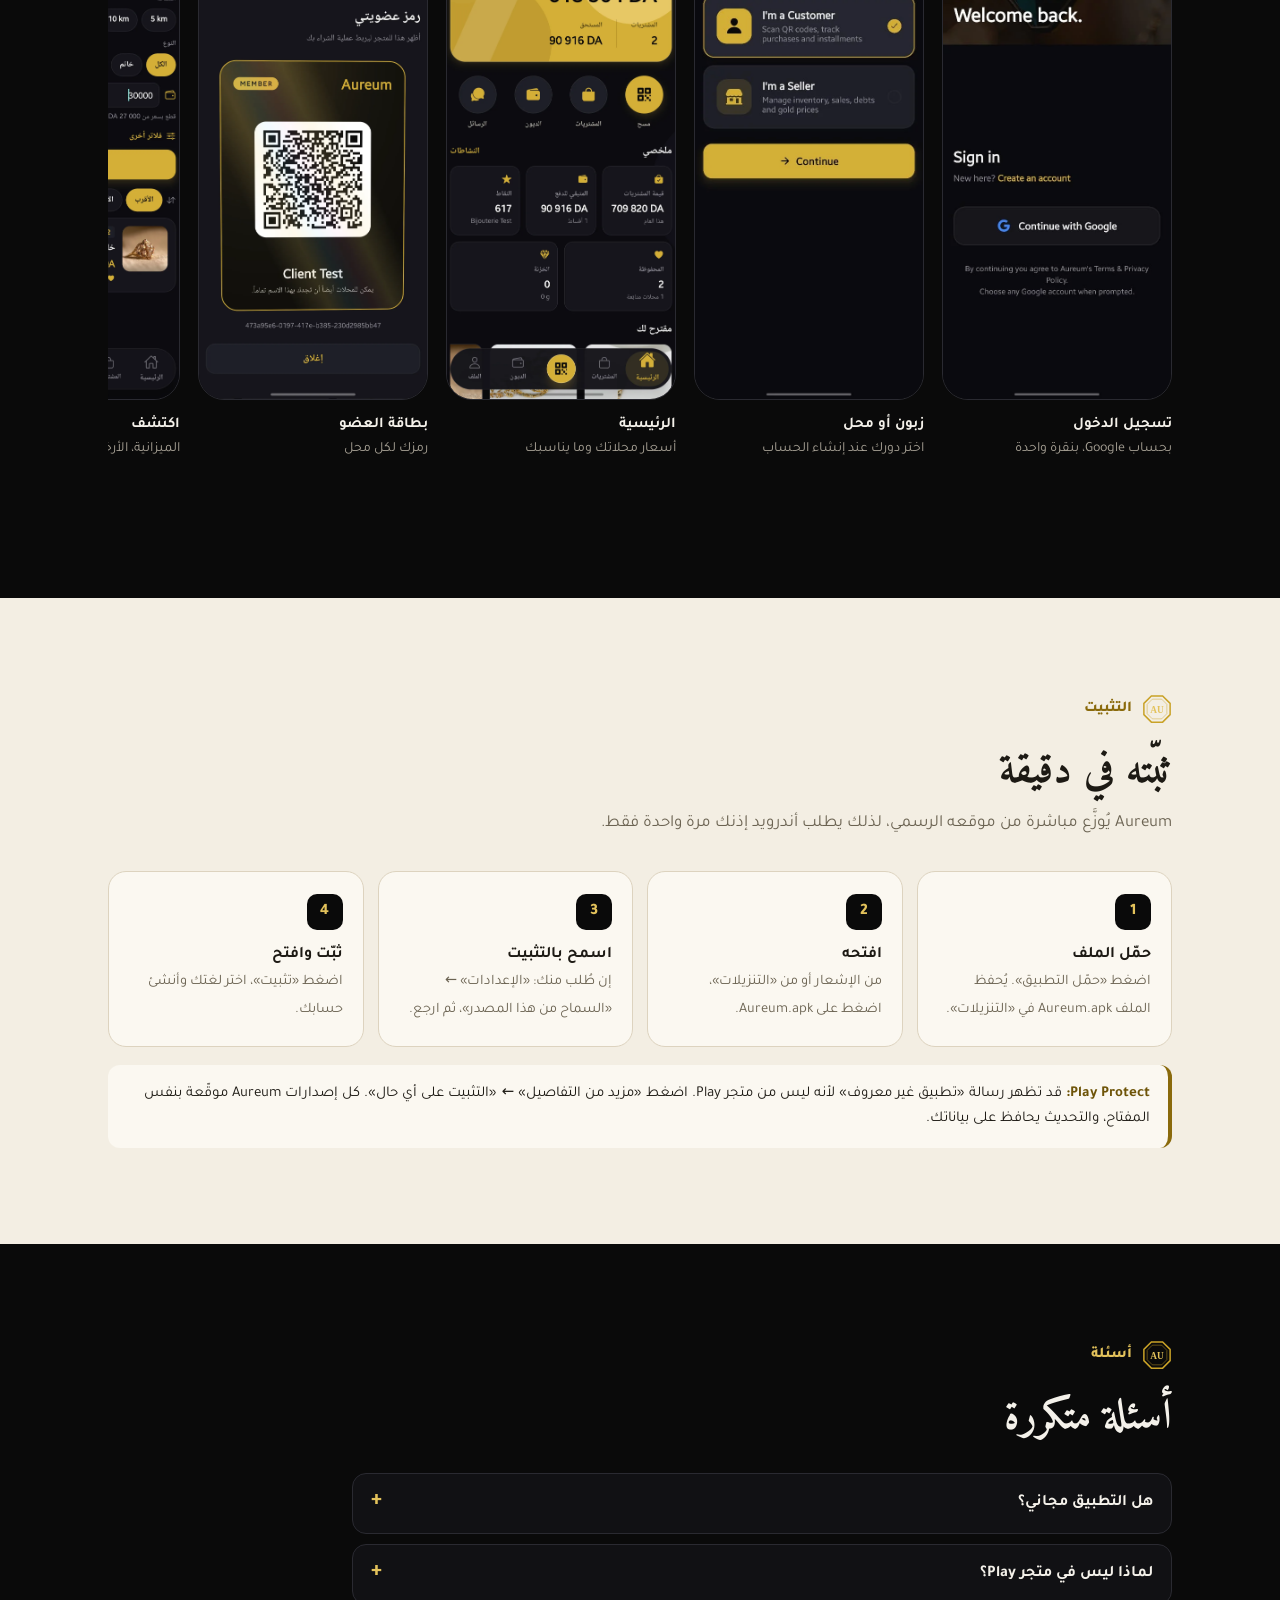
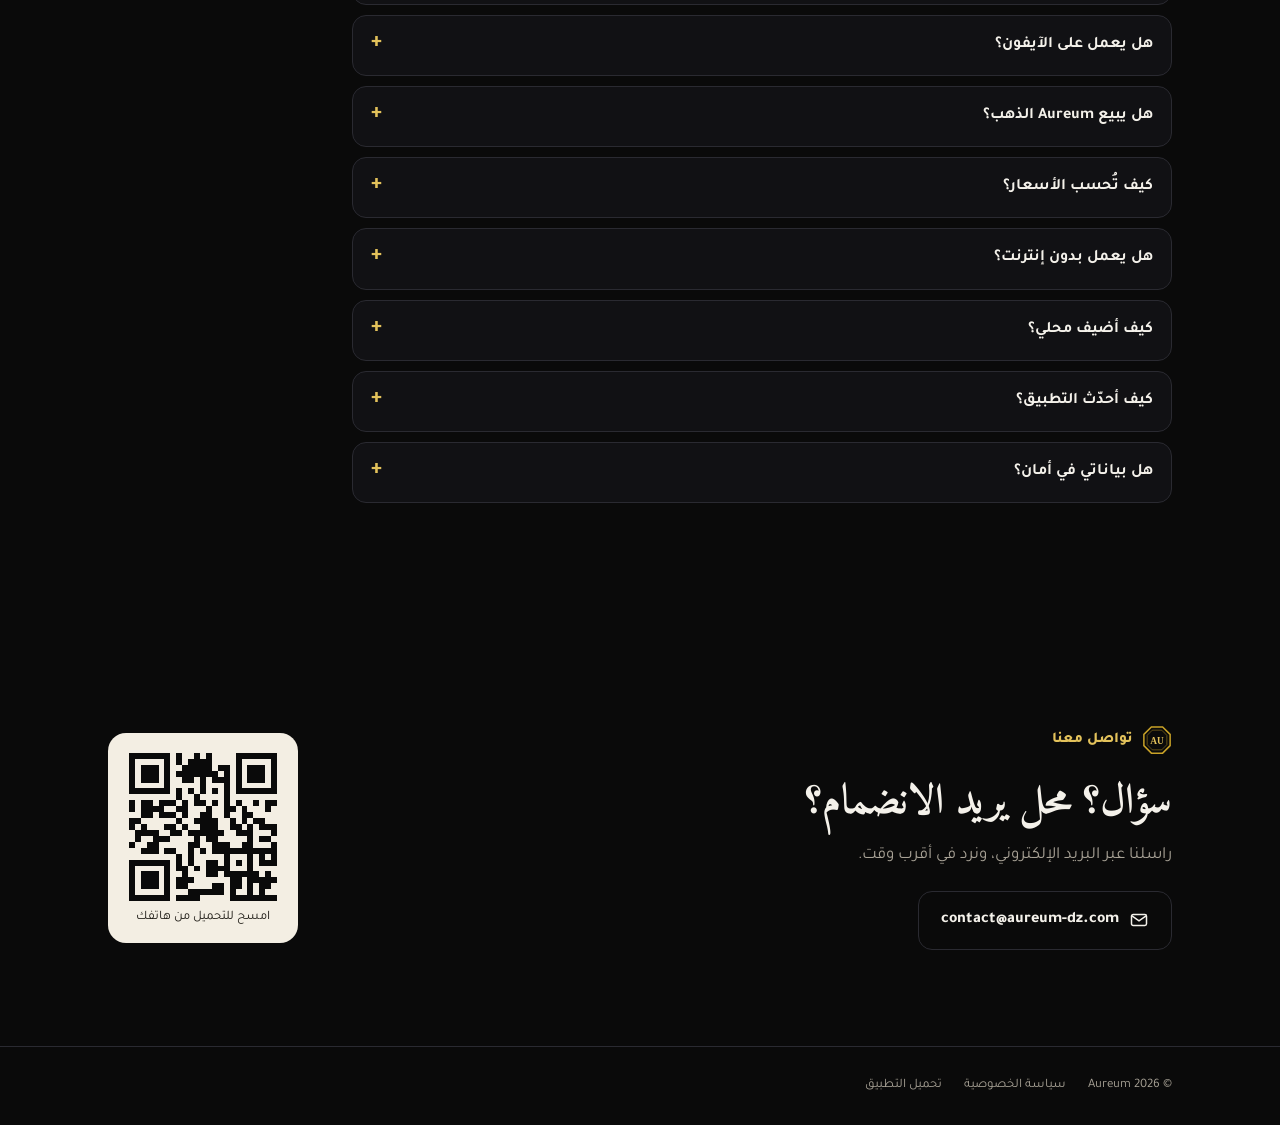
==== commit 2e760119: "Change contact method for free trial inquiries Updated contact information for free trial subscripti" ====
--- a/index.html
+++ b/index.html
@@ -136,7 +136,7 @@
             <li><span class="ic"><svg><use href="#i-qr"/></svg></span><div><b data-i18n="s7.b">رمز محلك للطباعة</b><span data-i18n="s7.s">ملصق A4 أو بطاقات زيارة بالرمز والشعار والهاتف. من لديه التطبيق تُفتح له صفحة محلك مباشرة.</span></div></li>
             <li><span class="ic"><svg><use href="#i-chart"/></svg></span><div><b data-i18n="s8.b">تفاصيل كل بيعة</b><span data-i18n="s8.s">القطعة، سعر الذهب لحظة البيع، الزبون، وكل دفعة قسط بتاريخها وساعتها.</span></div></li>
           </ul>
-          <p class="note" data-i18n="shop.note"><b>تجربة مجانية</b> لكل محل جديد. للاشتراك والتفعيل راسلنا على واتساب.</p>
+          <p class="note" data-i18n="shop.note"><b>تجربة مجانية</b> لكل محل جديد. للاشتراك والتفعيل راسلنا عبر البريد الإلكتروني: contact@aureum-dz.com.</p>
         </article>
       </div>
     </div>
@@ -263,7 +263,7 @@
     's4.b': 'Le tableau de votre bijouterie', 's4.s': 'Qui regarde vos pièces et de quelle distance, et ce qu’on cherche près de vous.',
     's5.b': 'Employés avec permissions', 's5.s': 'Chaque employé voit et fait seulement ce que vous autorisez.',
     's6.b': 'Vos données vous appartiennent', 's6.s': 'Exportez en PDF, Word ou Excel quand vous voulez. Fonctionne aussi sans internet.',
-    'shop.note': '<b>Essai gratuit</b> pour chaque nouvelle bijouterie. Pour l’abonnement et l’activation, écrivez-nous sur WhatsApp.',
+    'shop.note': '<b>Essai gratuit</b> pour chaque nouvelle bijouterie. Pour l’abonnement et l’activation, écrivez-nous par e-mail : contact@aureum-dz.com.',
     'tour.kicker': 'Visite de l’application', 'tour.title': 'Voyez avant de télécharger',
     'shot.soon2': 'Capture bientôt', 'shot.soon3': 'Capture bientôt', 'shot.soon4': 'Capture bientôt', 'shot.soon5': 'Capture bientôt',
     'shot.soon6': 'Capture bientôt', 'shot.soon7': 'Capture bientôt', 'shot.soon8': 'Capture bientôt', 'shot.soon9': 'Capture bientôt',
@@ -294,12 +294,12 @@
     'q4': 'Aureum vend-il de l’or ?', 'a4': 'Non. Ce sont les bijouteries qui vendent et fixent leurs prix ; Aureum vous relie à elles et garde l’historique de vos achats.',
     'q5': 'Comment les prix sont-ils calculés ?', 'a5': 'Chaque bijouterie publie son prix au gramme par type d’or et carat ; l’application le multiplie par le poids de la pièce.',
     'q6': 'Fonctionne-t-elle sans internet ?', 'a6': 'En partie : les derniers prix et vos bijouteries suivies restent visibles, et ce que la bijouterie enregistre hors ligne part tout seul au retour d’internet.',
-    'q7': 'Comment ajouter ma bijouterie ?', 'a7': 'Téléchargez l’application, créez un compte « bijouterie », remplissez ses informations et lancez votre essai gratuit. Besoin d’aide ? Écrivez-nous sur WhatsApp.',
+    'q7': 'Comment ajouter ma bijouterie ?', 'a7': 'Téléchargez l’application, créez un compte « bijouterie », remplissez ses informations et lancez votre essai gratuit. Besoin d’aide ? Écrivez-nous sur Email.',
     'q8': 'Comment mettre à jour ?', 'a8': 'L’application vous prévient quand une nouvelle version sort. Téléchargez-la ici et installez-la par-dessus l’ancienne : vos données restent.',
     'q9': 'Mes données sont-elles en sécurité ?', 'a9': 'Nous ne vendons pas vos données et n’affichons aucune publicité. Lisez la <a href="privacy.html">politique de confidentialité</a>.',
     'ct.kicker': 'Contact', 'ct.title': 'Une question ? Une bijouterie qui veut nous rejoindre ?',
     'ct.lead': 'Écrivez-nous par e-mail, nous répondons au plus vite.', 'ct.qr': 'Scannez pour télécharger sur votre téléphone',
-    'ft.privacy': 'Confidentialité', 'ft.download': 'Télécharger', 'ft.wa': 'WhatsApp',
+    'ft.privacy': 'Confidentialité', 'ft.download': 'Télécharger', 
     'c7.b': 'Carte de membre', 'c7.s': 'Un QR à votre nom que la bijouterie scanne pour enregistrer vos achats.', 's7.b': 'Le QR de votre bijouterie à imprimer', 's7.s': 'Affiche A4 ou cartes de visite avec le QR, le logo et le téléphone. Avec l’application, il ouvre directement votre page.', 's8.b': 'Le détail de chaque vente', 's8.s': 'La pièce, le prix de l’or au moment de la vente, le client, et chaque versement avec sa date et son heure.', 't1b.b': 'Carte de membre', 't1b.s': 'Votre code pour chaque bijouterie', 't3b.b': 'Les pièces', 't3b.s': 'Retournez une pièce pour voir son poids et ses détails', 't6b.b': 'Détail d’une vente', 't6b.s': 'Chaque versement, date et heure', 't7b.b': 'QR de la bijouterie', 't7b.s': 'Affiche ou cartes de visite à imprimer',
     'ad.kicker': 'La publicité', 'ad.title': 'Aureum en 30 secondes',
   },
@@ -325,7 +325,7 @@
     's4.b': 'Your shop dashboard', 's4.s': 'Who views your pieces and from how far, and what people search for near you.',
     's5.b': 'Workers with permissions', 's5.s': 'Each worker sees and does only what you allow.',
     's6.b': 'Your data is yours', 's6.s': 'Export to PDF, Word or Excel any time. Works without internet too.',
-    'shop.note': '<b>Free trial</b> for every new shop. For the subscription and activation, message us on WhatsApp.',
+    'shop.note': '<b>Free trial</b> for every new shop. For subscription and activation, contact us by email: contact@aureum-dz.com.',
     'tour.kicker': 'App tour', 'tour.title': 'See it before you download',
     'shot.soon2': 'Screenshot soon', 'shot.soon3': 'Screenshot soon', 'shot.soon4': 'Screenshot soon', 'shot.soon5': 'Screenshot soon',
     'shot.soon6': 'Screenshot soon', 'shot.soon7': 'Screenshot soon', 'shot.soon8': 'Screenshot soon', 'shot.soon9': 'Screenshot soon',
@@ -356,12 +356,12 @@
     'q4': 'Does Aureum sell gold?', 'a4': 'No. The shops sell and set their prices; Aureum connects you to them and keeps a record of your purchases.',
     'q5': 'How are prices calculated?', 'a5': 'Each shop publishes its price per gram for each gold type and karat; the app multiplies it by the piece’s weight.',
     'q6': 'Does it work offline?', 'a6': 'Partly: the latest prices and the shops you follow stay visible, and what a shop records offline is sent by itself when the internet is back.',
-    'q7': 'How do I add my shop?', 'a7': 'Download the app, create a “shop” account, fill in its details and start your free trial. Need help? Message us on WhatsApp.',
+    'q7': 'How do I add my shop?', 'a7': 'Download the app, create a “shop” account, fill in its details and start your free trial. Need help? Message us on Email.',
     'q8': 'How do I update?', 'a8': 'The app tells you when a new version is out. Download it here and install it over the old one: your data stays.',
     'q9': 'Is my data safe?', 'a9': 'We don’t sell your data and show no ads. Read the <a href="privacy.html">privacy policy</a>.',
     'ct.kicker': 'Contact', 'ct.title': 'A question? A shop that wants to join?',
     'ct.lead': 'Email us and we will reply as soon as we can.', 'ct.qr': 'Scan to download on your phone',
-    'ft.privacy': 'Privacy', 'ft.download': 'Download', 'ft.wa': 'WhatsApp',
+    'ft.privacy': 'Privacy', 'ft.download': 'Download', 
     'c7.b': 'Member card', 'c7.s': 'A QR with your name that shops scan to record your purchases.', 's7.b': 'Your shop QR, printed', 's7.s': 'An A4 poster or visit cards with the QR, logo and phone. With the app, it opens your shop page directly.', 's8.b': 'Every sale in detail', 's8.s': 'The piece, the gold price at that moment, the customer, and every instalment with its date and time.', 't1b.b': 'Member card', 't1b.s': 'Your code for every shop', 't3b.b': 'Pieces', 't3b.s': 'Flip a piece to see its weight and details', 't6b.b': 'Sale details', 't6b.s': 'Every payment, date and time', 't7b.b': 'Shop QR', 't7b.s': 'Poster or visit cards to print',
     'ad.kicker': 'The ad', 'ad.title': 'Aureum in 30 seconds',
   }
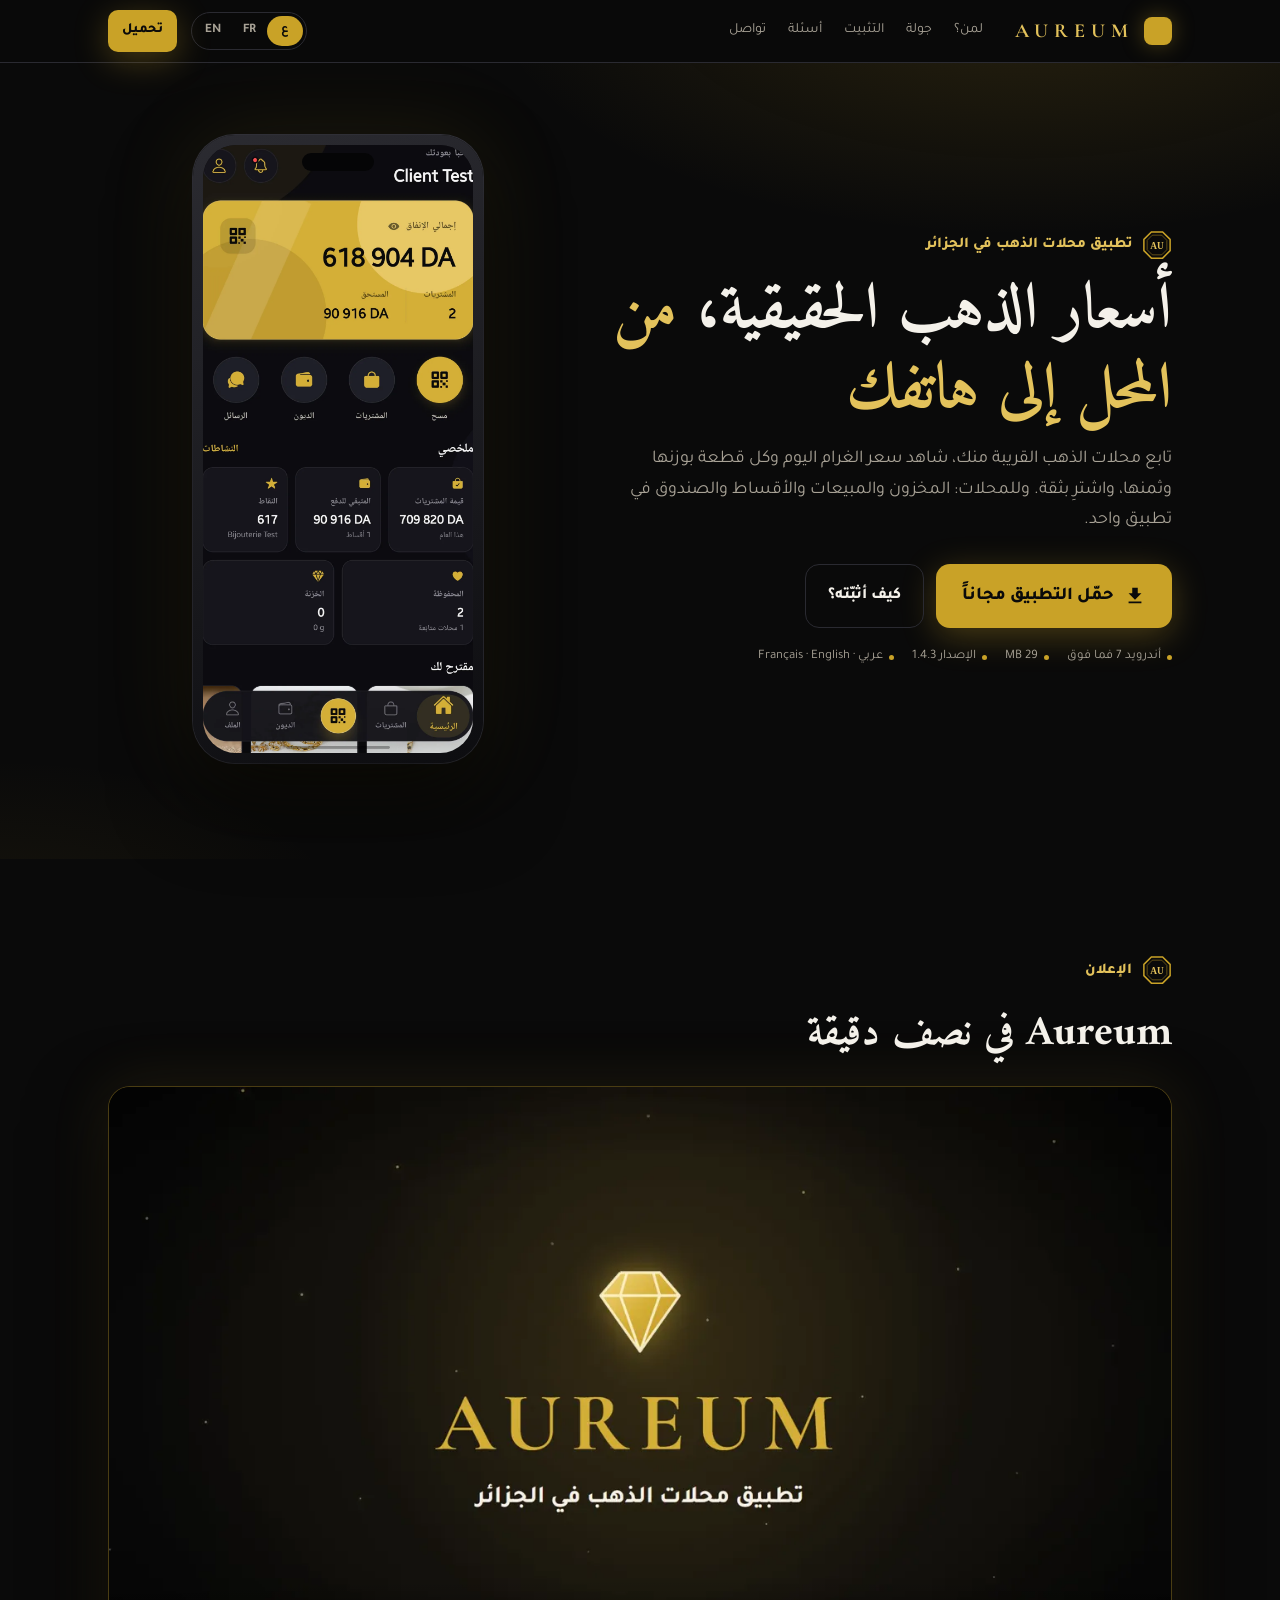
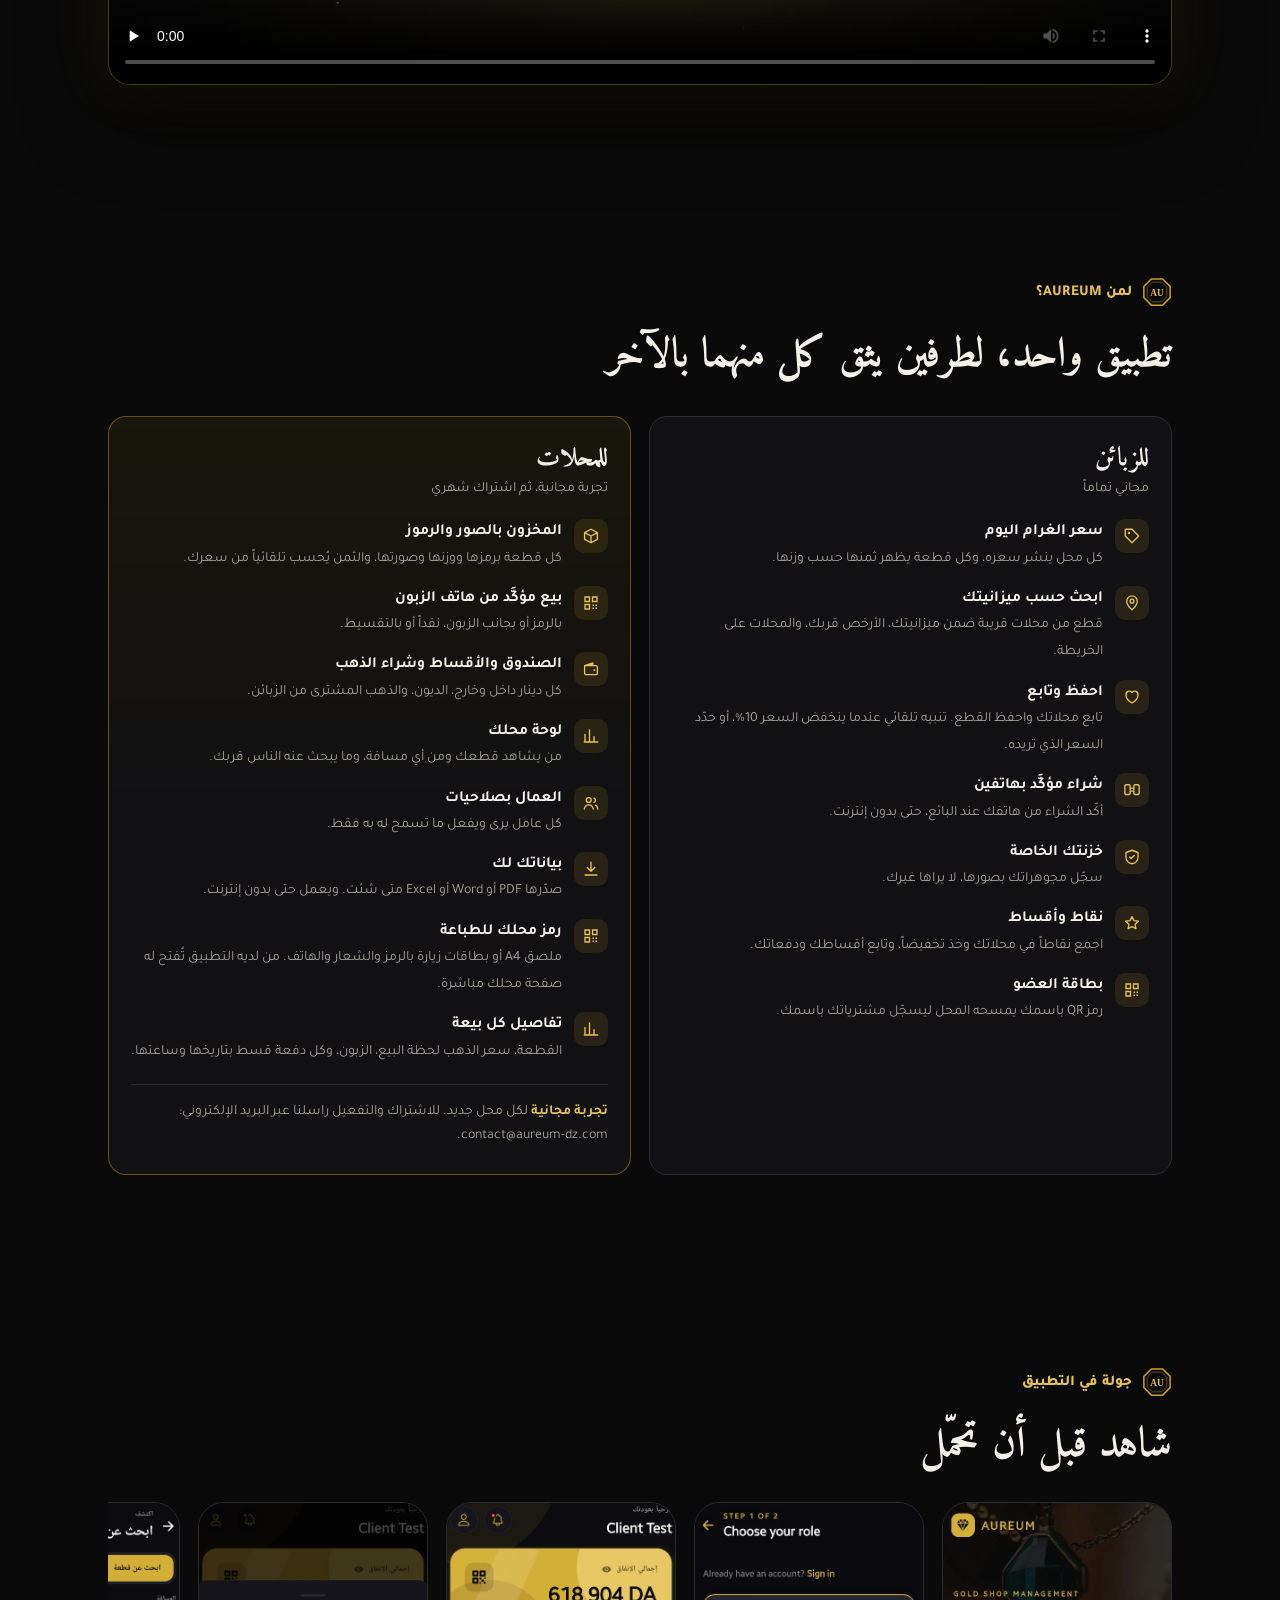
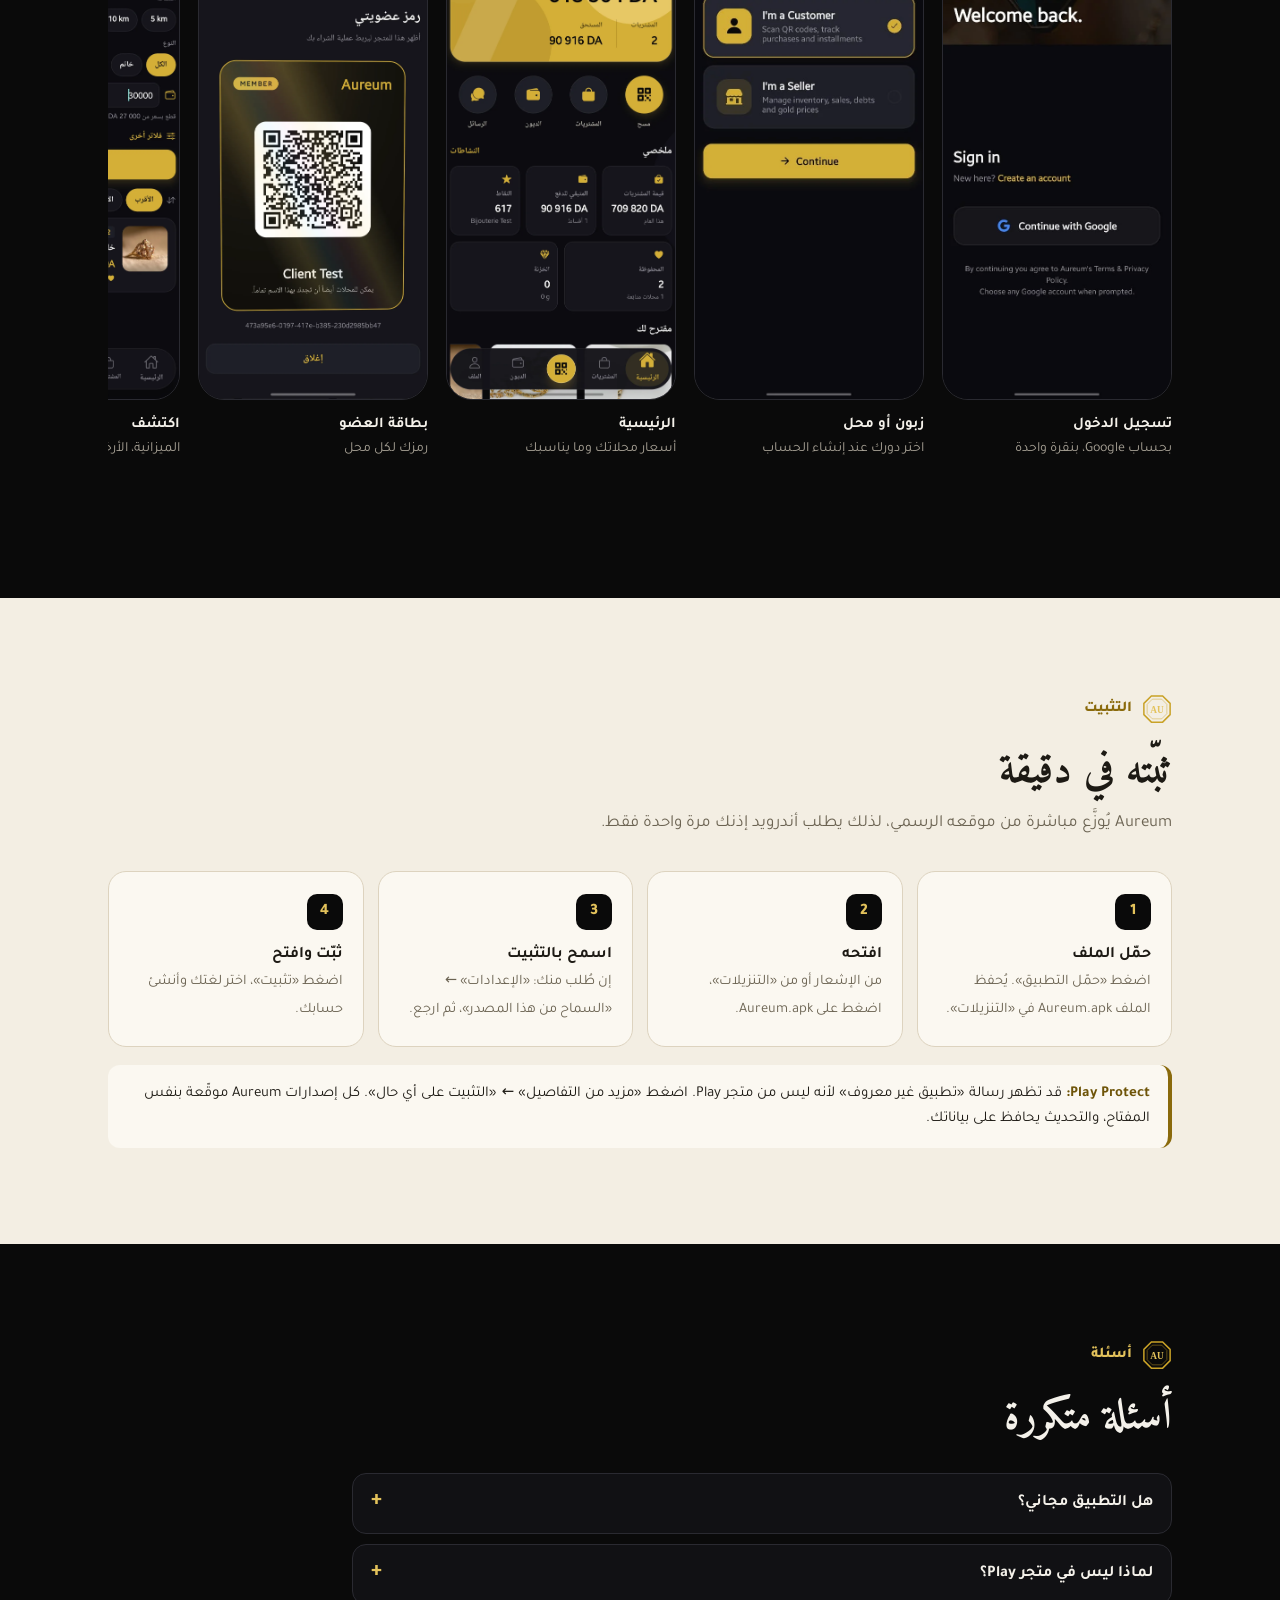
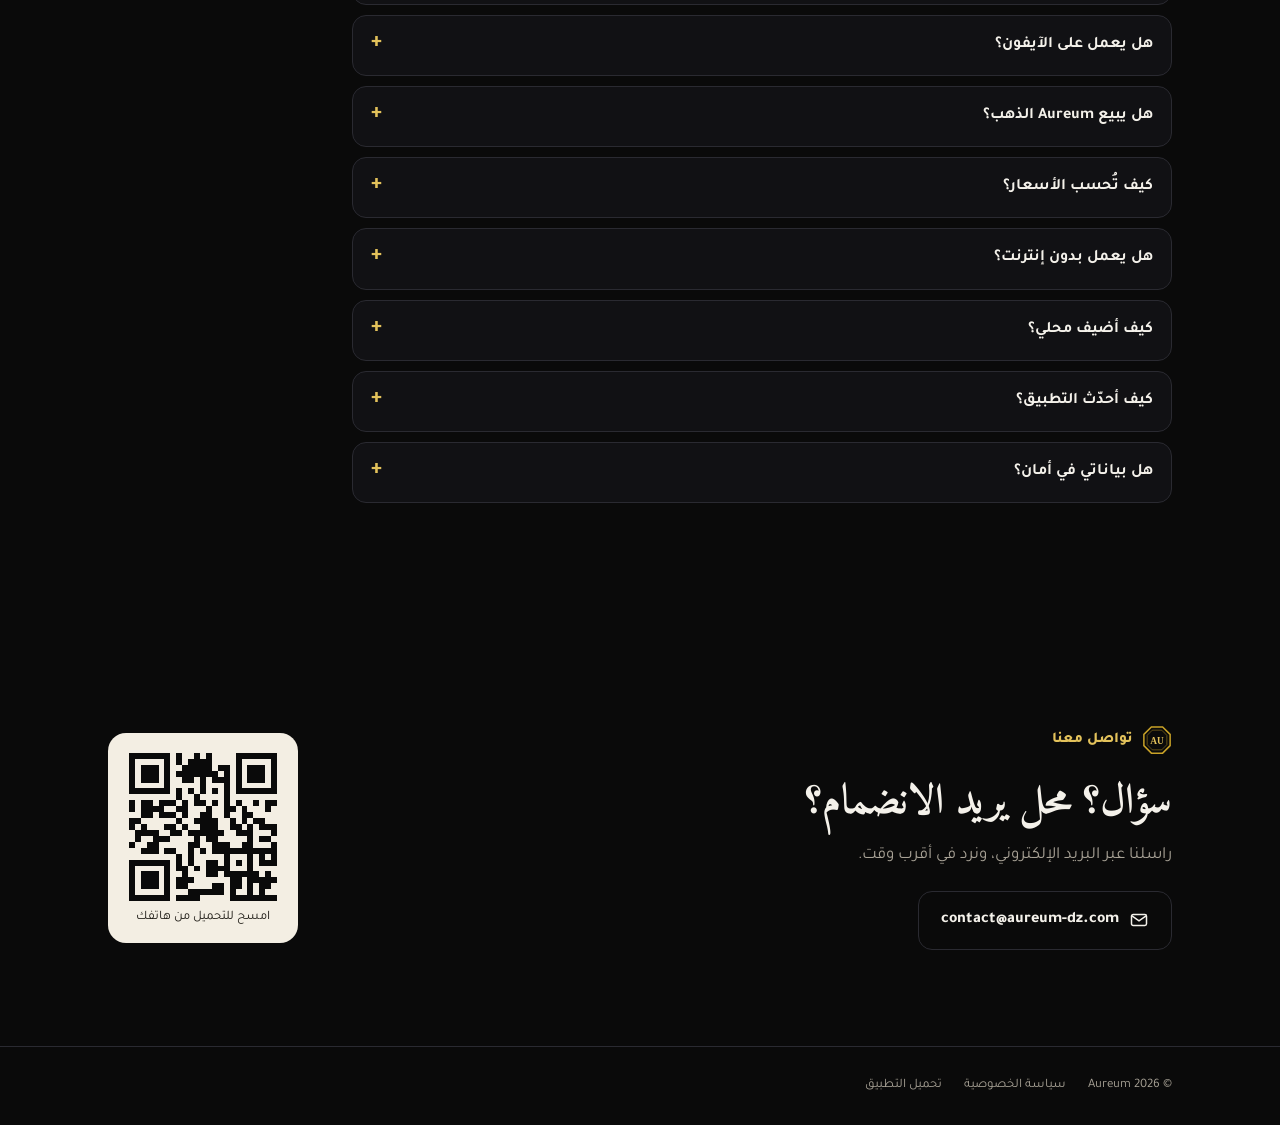
==== commit 06e096a6: "Update version number to 1.4.3 in index.html" ====
--- a/index.html
+++ b/index.html
@@ -81,7 +81,7 @@
         <div class="facts">
           <span data-i18n="fact.android">أندرويد 7 فما فوق</span>
           <span>29 MB</span>
-          <span data-i18n="fact.version">الإصدار 1.4.0</span>
+          <span data-i18n="fact.version">الإصدار 1.4.3</span>
           <span>عربي · Français · English</span>
         </div>
       </div>
@@ -247,7 +247,7 @@
     'hero.title': 'Le vrai prix de l’or, <em>de la bijouterie à votre téléphone</em>',
     'hero.lead': 'Suivez les bijouteries près de chez vous, voyez le prix du gramme du jour et chaque pièce avec son poids et son prix, et achetez en confiance. Pour les bijoutiers : stock, ventes, crédits et caisse dans une seule application.',
     'hero.download': 'Télécharger gratuitement', 'hero.how': 'Comment l’installer ?',
-    'fact.android': 'Android 7 et plus', 'fact.version': 'Version 1.4.0', 'shot.soon': 'Capture bientôt',
+    'fact.android': 'Android 7 et plus', 'fact.version': 'Version 1.4.3', 'shot.soon': 'Capture bientôt',
     'who.kicker': 'Pour qui ?', 'who.title': 'Une application, deux côtés qui se font confiance',
     'cust.title': 'Pour les clients', 'cust.tag': 'Entièrement gratuit',
     'c1.b': 'Le prix du gramme du jour', 'c1.s': 'Chaque bijouterie publie son prix ; chaque pièce affiche le sien selon son poids.',
@@ -309,7 +309,7 @@
     'hero.title': 'Real gold prices, <em>from the shop to your phone</em>',
     'hero.lead': 'Follow the gold shops near you, see today’s price per gram and every piece with its weight and price, and buy with confidence. For shops: stock, sales, instalments and cash in a single app.',
     'hero.download': 'Download for free', 'hero.how': 'How do I install it?',
-    'fact.android': 'Android 7 and up', 'fact.version': 'Version 1.4.0', 'shot.soon': 'Screenshot coming soon',
+    'fact.android': 'Android 7 and up', 'fact.version': 'Version 1.4.3', 'shot.soon': 'Screenshot coming soon',
     'who.kicker': 'Who is it for', 'who.title': 'One app, two sides that trust each other',
     'cust.title': 'For customers', 'cust.tag': 'Completely free',
     'c1.b': 'Today’s price per gram', 'c1.s': 'Every shop publishes its price; every piece shows its own, by weight.',
--- a/assets/site.css
+++ b/assets/site.css
@@ -13,7 +13,6 @@
   --ivory-line: #DDD3BF;
   --ivory-text: #1D1A14;
   --ivory-muted: #6B6352;
-  --whatsapp: #25D366;
   --radius: 18px;
   --max: 1120px;
   --font-body: 'Tajawal', system-ui, -apple-system, 'Segoe UI', Arial, sans-serif;
@@ -55,7 +54,6 @@
 .btn-line:hover { border-color: var(--gold); }
 .btn-sm { padding: 9px 14px; font-size: 14px; border-radius: 10px; display: none; }
 @media (min-width: 560px) { .btn-sm { display: inline-flex; } }
-.btn-wa { background: var(--whatsapp); color: #06150B; }
 
 /* ── Section kicker with the hallmark stamp ─────────────────────────── */
 .kicker { display: inline-flex; align-items: center; gap: 10px; color: var(--gold-bright); font-size: 13px; font-weight: 800; letter-spacing: 2px; text-transform: uppercase; }
